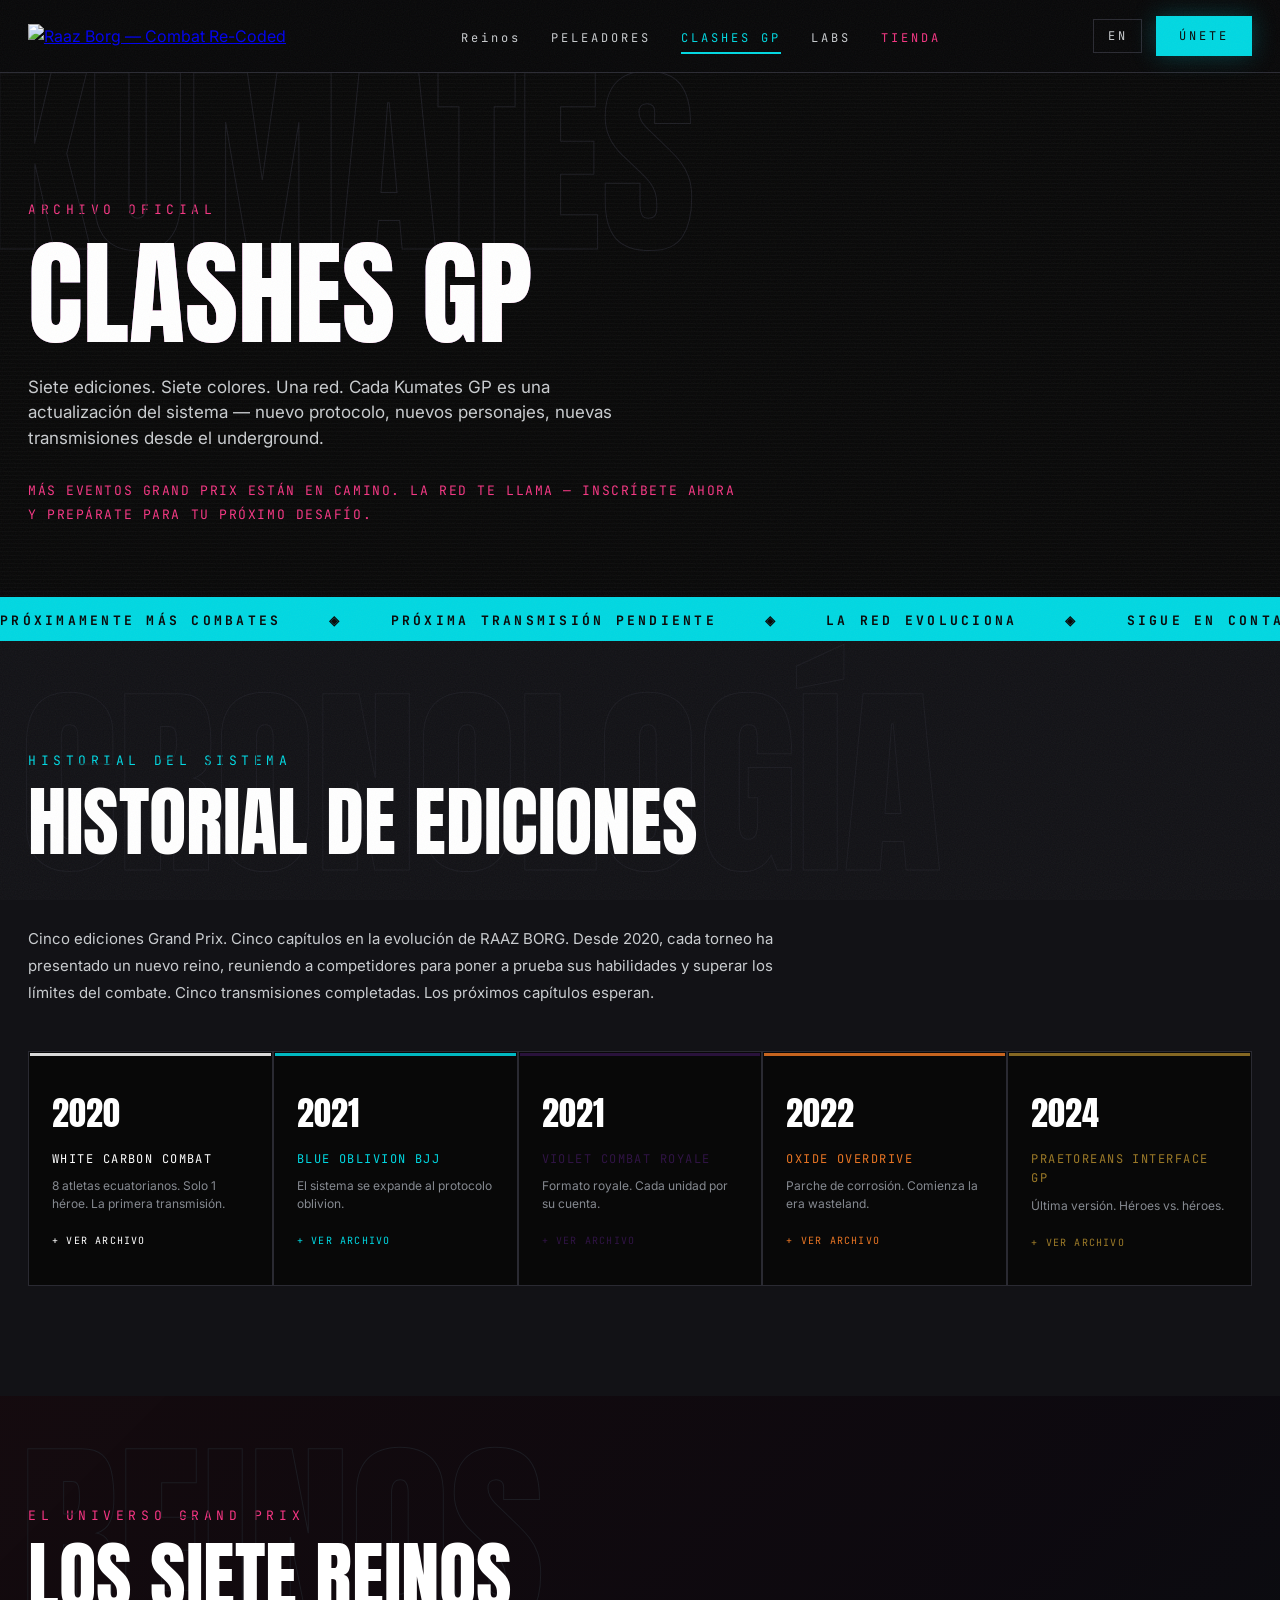
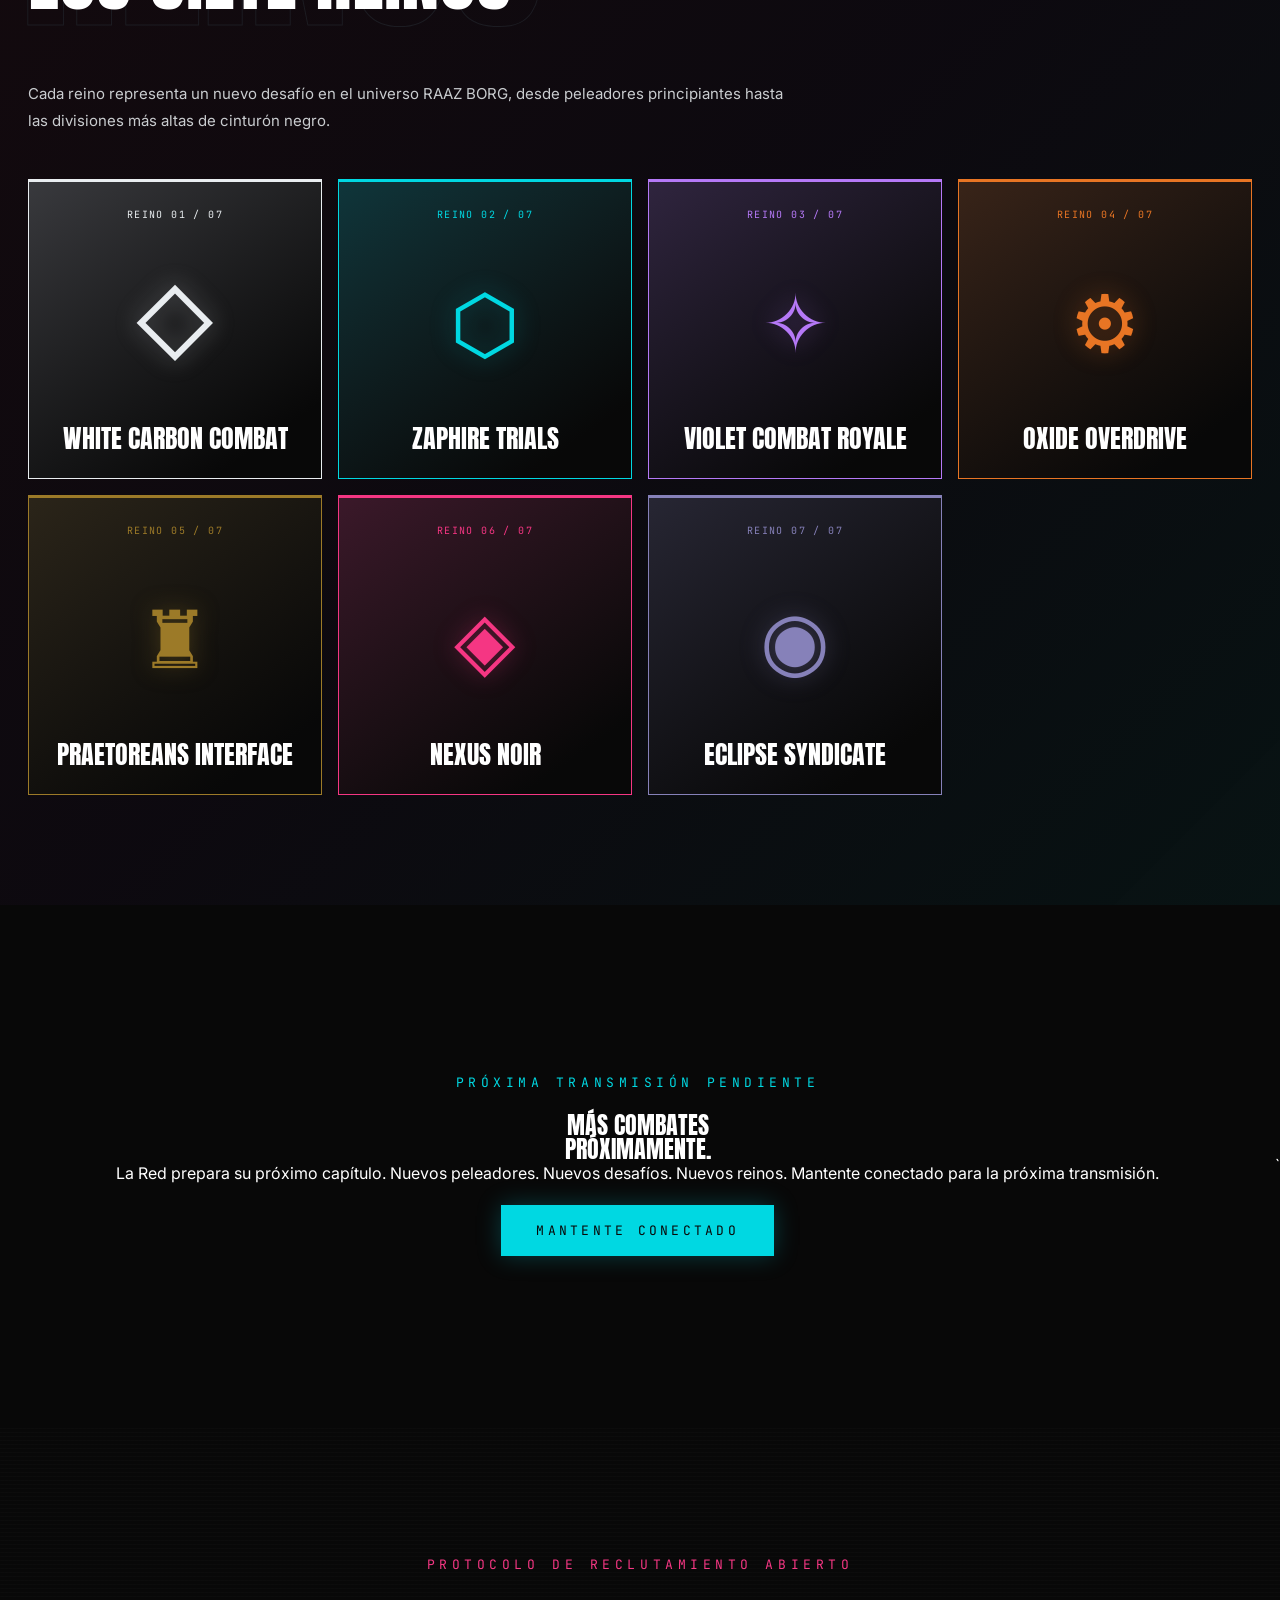
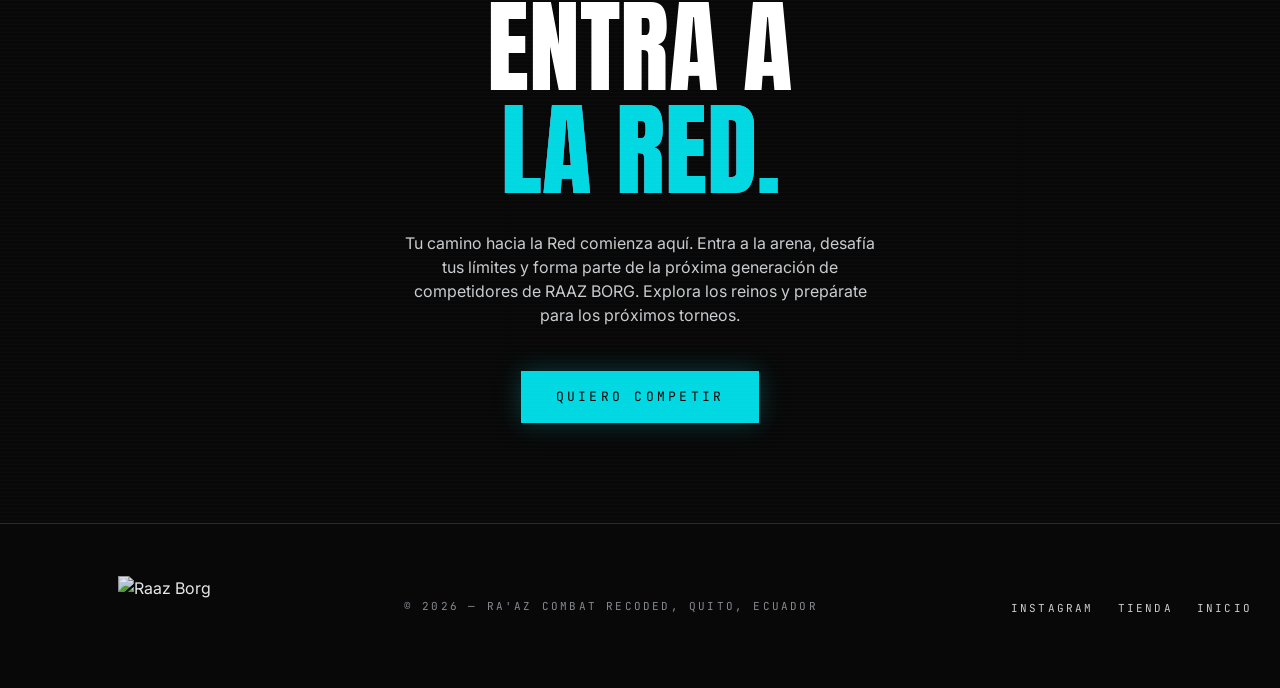
==== clashes.html @ 64da38a8 "Lead the Quito site with seven realms and unify athlete recruitment" ====
<!DOCTYPE html>
<html lang="es">
<head>
<meta charset="UTF-8">
<meta name="viewport" content="width=device-width, initial-scale=1.0">
<title>Clashes GP — RAAZ BORG</title>
<meta name="description" content="Explora la historia del Grand Prix de RA’AZ BORG en Quito." data-en-content="Explore the history of the RA’AZ BORG Grand Prix in Quito.">
<link rel="preconnect" href="https://fonts.googleapis.com">
<link href="https://fonts.googleapis.com/css2?family=Anton&family=Inter:wght@400;500;600&family=JetBrains+Mono:wght@400;700&display=swap" rel="stylesheet">
<link rel="stylesheet" href="css/style.css">
</head>
<body data-lang="es">

<nav>
  <div class="nav-inner">
    <a class="nav-logo" href="index.html"><img src="assets/No_Background.png" alt="Raaz Borg — Combat Re-Coded"></a>
    <ul class="nav-links" id="main-nav">
      <li><a href="index.html#reinos"><span class="lang-es">Reinos</span><span class="lang-en">Realms</span></a></li>
      <li><a href="fighters.html"><span class="lang-en">FIGHTERS</span><span class="lang-es">PELEADORES</span></a></li>
      <li><a href="clashes.html" class="active">CLASHES GP</a></li>
      <li><a href="labs.html">LABS</a></li>
      <li><a href="shop.html" class="shop-link"><span class="lang-es">TIENDA</span><span class="lang-en">SHOP</span></a></li>
    </ul>
    <div class="nav-right">
      <button class="lang-toggle" id="langToggle" aria-label="Cambiar a inglés">EN</button>
      <a class="btn btn-acid nav-cta" href="competir.html"><span class="lang-es">Únete</span><span class="lang-en">Join</span></a>
      <button class="burger" id="burger" aria-expanded="false" aria-controls="main-nav" aria-label="Menú" data-en-label="Menu"><span class="lang-es">MENÚ</span><span class="lang-en">MENU</span></button>
    </div>
  </div>
</nav>

<header class="page-hero">
  <div class="scanlines"></div>
  <div class="wrap">
    <div class="ghost">KUMATES</div>
    <span class="kicker" data-en="OFFICIAL PRO-LOG">ARCHIVO OFICIAL</span>
    <h1 class="glitch flicker" data-text="CLASHES GP">CLASHES GP</h1>
    <p class="lead">
        <span class="lang-en">Seven editions. Seven colors. One grid. Each Kumates GP is a system update — a new protocol, new
          personas, new transmissions from the underground.</span>
        <span class="lang-es">Siete ediciones. Siete colores. Una red. Cada Kumates GP es una actualización del sistema —
          nuevo protocolo, nuevos personajes, nuevas transmisiones desde el underground.</span>
      </p>

    <p class="clashes-announcement">
      <span class="lang-en">MORE GRAND PRIX EVENTS ARE ON THE WAY. THE GRID IS CALLING — ENLIST NOW AND PREPARE FOR YOUR
        NEXT CHALLENGE.</span>
      <span class="lang-es">MÁS EVENTOS GRAND PRIX ESTÁN EN CAMINO. LA RED TE LLAMA — INSCRÍBETE AHORA Y PREPÁRATE PARA TU
        PRÓXIMO DESAFÍO.</span>
    </p>
  </div>
</header>

<!-- ==== Ticker ==== -->
<div class="ticker" aria-hidden="true">
  <div class="ticker-track">
    <span data-en="MORE FIGHTS COMING SOON">PRÓXIMAMENTE MÁS COMBATES</span>
    <span>◈</span>
    <span data-en="NEW TRANSMISSION PENDING">PRÓXIMA TRANSMISIÓN PENDIENTE</span>
    <span>◈</span>
    <span data-en="THE GRID IS EVOLVING">LA RED EVOLUCIONA</span>
    <span>◈</span>
    <span data-en="STAY CONNECTED">SIGUE EN CONTACTO</span>
    <span>◈</span>
  </div>
</div>

<!-- ==== Timeline ==== -->
<section class="dark">
  <div class="wrap">
    <div class="sec-head reveal">
      <div class="ghost" data-en="TIMELINE">CRONOLOGÍA</div>
      <span class="kicker cy"><span class="lang-en">SYSTEM CHANGELOG</span><span class="lang-es">HISTORIAL DEL
          SISTEMA</span></span>
      <h2>
        <span class="lang-en">Edition History</span>
        <span class="lang-es">Historial de Ediciones</span>
      </h2>
    </div>
    <p class="timeline-intro reveal">
      <span class="lang-en">
        Five Grand Prix editions. Five chapters in the evolution of RAAZ BORG.
        Since 2020, each tournament has introduced a new realm, bringing together
        competitors to test their skills and push the boundaries of combat.
        Five transmissions completed. The next chapters await.
      </span>
      <span class="lang-es">
        Cinco ediciones Grand Prix. Cinco capítulos en la evolución de RAAZ BORG.
        Desde 2020, cada torneo ha presentado un nuevo reino, reuniendo a
        competidores para poner a prueba sus habilidades y superar los límites
        del combate. Cinco transmisiones completadas. Los próximos capítulos esperan.
      </span>
    </p>
    
    <!-- ============ INTERACTIVE GP TIMELINE ============ -->
    <div class="timeline reveal">
    
      <!-- WHITE CARBON COMBAT -->
      <div class="t-item" style="--tc:var(--text)" data-gp="0" id="gp-white-carbon" role="button" tabindex="0" aria-haspopup="dialog"
        aria-label="Ver archivo de White Carbon Combat" data-en-label="View White Carbon Combat archive">
    
        <div class="year">2020</div>
        <div class="ev">White Carbon Combat</div>
    
        <div class="st">
          <span class="lang-en">8 Ecuadorian athletes. Only 1 hero. The first transmission.</span>
          <span class="lang-es">8 atletas ecuatorianos. Solo 1 héroe. La primera transmisión.</span>
        </div>
    
        <span class="timeline-view">
          <span class="lang-en">+ VIEW ARCHIVE</span>
          <span class="lang-es">+ VER ARCHIVO</span>
        </span>
      </div>
    
      <!-- BLUE OBLIVION -->
      <div class="t-item" style="--tc:var(--cyan)" data-gp="1" id="gp-blue-oblivion" role="button" tabindex="0" aria-haspopup="dialog"
        aria-label="Ver archivo de Blue Oblivion" data-en-label="View Blue Oblivion archive">
    
        <div class="year">2021</div>
        <div class="ev">Blue Oblivion BJJ</div>
    
        <div class="st">
          <span class="lang-en">The system expands into the oblivion protocol.</span>
          <span class="lang-es">El sistema se expande al protocolo oblivion.</span>
        </div>
    
        <span class="timeline-view">
          <span class="lang-en">+ VIEW ARCHIVE</span>
          <span class="lang-es">+ VER ARCHIVO</span>
        </span>
      </div>
    
      <!-- VIOLET COMBAT ROYALE -->
      <div class="t-item" style="--tc:var(--violet)" data-gp="2" id="gp-violet-royale" role="button" tabindex="0" aria-haspopup="dialog"
        aria-label="Ver archivo de Violet Combat Royale" data-en-label="View Violet Combat Royale archive">
    
        <div class="year">2021</div>
        <div class="ev">Violet Combat Royale</div>
    
        <div class="st">
          <span class="lang-en">Royale format. Every unit for itself.</span>
          <span class="lang-es">Formato royale. Cada unidad por su cuenta.</span>
        </div>
    
        <span class="timeline-view">
          <span class="lang-en">+ VIEW ARCHIVE</span>
          <span class="lang-es">+ VER ARCHIVO</span>
        </span>
      </div>
    
      <!-- OXIDE OVERDRIVE -->
      <div class="t-item" style="--tc:var(--orange)" data-gp="3" id="gp-oxide-overdrive" role="button" tabindex="0" aria-haspopup="dialog"
        aria-label="Ver archivo de Oxide Overdrive" data-en-label="View Oxide Overdrive archive">
    
        <div class="year">2022</div>
        <div class="ev">Oxide Overdrive</div>
    
        <div class="st">
          <span class="lang-en">Corrosion patch. The wasteland era begins.</span>
          <span class="lang-es">Parche de corrosión. Comienza la era wasteland.</span>
        </div>
    
        <span class="timeline-view">
          <span class="lang-en">+ VIEW ARCHIVE</span>
          <span class="lang-es">+ VER ARCHIVO</span>
        </span>
      </div>
    
      <!-- PRAETOREANS INTERFACE -->
      <div class="t-item" style="--tc:var(--acid)" data-gp="4" id="gp-praetoreans" role="button" tabindex="0" aria-haspopup="dialog"
        aria-label="Ver archivo de Praetoreans Interface" data-en-label="View Praetoreans Interface archive">
    
        <div class="year">2024</div>
        <div class="ev">Praetoreans Interface GP</div>
    
        <div class="st">
          <span class="lang-en">Latest Version. Heroes vs heroes.</span>
          <span class="lang-es">Última versión. Héroes vs. héroes.</span>
        </div>
    
        <span class="timeline-view">
          <span class="lang-en">+ VIEW ARCHIVE</span>
          <span class="lang-es">+ VER ARCHIVO</span>
        </span>
      </div>
    
    </div>

  </div>
</section>

<!-- ============ GRAND PRIX ARCHIVE ============ -->
<div class="gp-archive-overlay" id="gpArchiveOverlay" hidden>

  <div class="gp-archive-panel" role="dialog" aria-modal="true" aria-labelledby="gpArchiveTitle" tabindex="-1">

    <button class="gp-archive-close" id="gpArchiveClose" type="button" aria-label="Cerrar archivo" data-en-label="Close archive">
      &times;
    </button>

    <div class="gp-archive-meta">
      <span id="gpArchiveYear"></span>
      <span data-en="// GP ARCHIVE">// ARCHIVO GP</span>
    </div>

    <h2 id="gpArchiveTitle"></h2>

    <!-- CHAMPION -->
    <div class="gp-archive-champion">

      <span class="lang-en">EDITION CHAMPION</span>
      <span class="lang-es">CAMPEÓN DE LA EDICIÓN</span>

      <strong id="gpArchiveChampion"></strong>

      <a id="gpArchiveFighterLink" href="fighters.html" hidden>
        <span class="lang-en">VIEW FIGHTER CARD</span>
        <span class="lang-es">VER FICHA DEL PELEADOR</span>
      </a>

    </div>

    <!-- EVENT PHOTOGRAPH -->
    <div class="gp-archive-image-wrap">

      <img id="gpArchiveImage" alt="" hidden>

      <p id="gpArchiveImageFallback">
        <span class="lang-en">Event photograph coming soon.</span>
        <span class="lang-es">Fotografía del evento próximamente.</span>
      </p>

    </div>

    <!-- TOURNAMENT RECAP -->
    <div class="gp-archive-summary">

      <h3>
        <span class="lang-en">THE CLASH REPORT</span>
        <span class="lang-es">RESEÑA DEL COMBATE</span>
      </h3>

      <p id="gpArchiveSummary"></p>

    </div>

    <!-- ARCHIVE NAVIGATION -->
    <div class="gp-archive-nav">

      <button id="gpArchivePrev" type="button" aria-label="Edición anterior" data-en-label="Previous edition">&#10094;</button>

      <span id="gpArchiveCount"></span>

      <button id="gpArchiveNext" type="button" aria-label="Siguiente edición" data-en-label="Next edition">&#10095;</button>

    </div>

  </div>
</div>


<!-- ============ THE SEVEN REALMS ============ -->
<section class="clashes-realms">
  <div class="wrap">

    <div class="sec-head reveal">
      <div class="ghost" data-en="REALMS">REINOS</div>

      <span class="kicker mag">
        <span class="lang-en">THE GRAND PRIX UNIVERSE</span>
        <span class="lang-es">EL UNIVERSO GRAND PRIX</span>
      </span>

      <h2>
        <span class="lang-en">THE SEVEN REALMS</span>
        <span class="lang-es">LOS SIETE REINOS</span>
      </h2>
    </div>

    <p class="clashes-realms-intro reveal">
      <span class="lang-en">
        Each realm represents a new challenge in the RAAZ BORG
        universe, from novice fighters to the highest black belt divisions.
      </span>
      <span class="lang-es">
        Cada reino representa un nuevo desafío en el universo RAAZ BORG,
        desde peleadores principiantes hasta las divisiones más altas
        de cinturón negro.
      </span>
    </p>

    <div class="clashes-realms-grid">
    
        <!-- ============ 01 WHITE CARBON COMBAT ============ -->
        <article class="clashes-realm-card" id="realm-white-carbon" style="--realm-color:#E9EDF0" tabindex="0" role="button"
          aria-label="Voltear tarjeta de White Carbon Combat" data-en-label="Flip White Carbon Combat card" aria-pressed="false">
          <div class="realm-flip-inner">
            <div class="realm-flip-face realm-flip-front">
              <span class="realm-index" data-en="REALM 01 / 07">REINO 01 / 07</span>
              <div class="realm-icon">◇</div>
              <h3>WHITE CARBON COMBAT</h3>
            </div>
            <div class="realm-flip-face realm-flip-back">
              <span class="realm-index"><span class="lang-en">FIGHTER CLASSIFICATION</span><span class="lang-es">CLASIFICACIÓN
                  DEL PELEADOR</span></span>
              <h3><span class="lang-en">WHITE BELT</span><span class="lang-es">CINTURÓN BLANCO</span></h3>
              <p class="realm-level"><span class="lang-en">NOVICE / BEGINNER</span><span class="lang-es">NOVATO /
                  PRINCIPIANTE</span></p>
              <p class="realm-lore"><span class="lang-en">Every legend begins as an unknown. In the White Carbon sector,
                  untested fighters enter the Grid with nothing but instinct and ambition. Here, the first victories forge the
                  heroes of tomorrow.</span><span class="lang-es">Toda leyenda comienza como un desconocido. En el sector
                  White Carbon, los peleadores sin experiencia ingresan a la Red con instinto y ambición. Aquí, las primeras
                  victorias forjan a los héroes del mañana.</span></p>
            </div>
          </div>
        </article>
      
        <!-- ============ 02 BLUE OBLIVION ============ -->
        <article class="clashes-realm-card" id="realm-zaphire" style="--realm-color:#00D8E2" tabindex="0" role="button"
          aria-label="Voltear tarjeta de Blue Oblivion" data-en-label="Flip Blue Oblivion card" aria-pressed="false">
          <div class="realm-flip-inner">
            <div class="realm-flip-face realm-flip-front">
              <span class="realm-index" data-en="REALM 02 / 07">REINO 02 / 07</span>
              <div class="realm-icon">⬡</div>
              <h3>Zaphire Trials</h3>
              </div>
            <div class="realm-flip-face realm-flip-back">
              <span class="realm-index"><span class="lang-en">FIGHTER CLASSIFICATION</span><span class="lang-es">CLASIFICACIÓN
                  DEL PELEADOR</span></span>
              <h3><span class="lang-en">BLUE BELT</span><span class="lang-es">CINTURÓN AZUL</span></h3>
              <p class="realm-level"><span class="lang-en">INTERMEDIATE</span><span class="lang-es">INTERMEDIO</span></p>
              <p class="realm-lore"><span class="lang-en">Formerly known as Blue Oblivion, beyond the first threshold lies the Zaphire Trials. Fighters who
                  have survived initiation must sharpen their technique and master the chaos. The Grid no longer rewards
                  potential alone.</span><span class="lang-es">Formalmente conocido como Blue Oblivion, más allá del primer umbral se encuentra los Pruebas Zaphire.
                  Los peleadores que superaron la iniciación deben perfeccionar su técnica y dominar el caos. La Red ya no
                  recompensa solo el potencial.</span></p>
            </div>
          </div>
        </article>
      
        <!-- ============ 03 VIOLET COMBAT ROYALE ============ -->
        <article class="clashes-realm-card" id="realm-violet" style="--realm-color:#B579F7" tabindex="0" role="button"
          aria-label="Voltear tarjeta de Violet Combat Royale" data-en-label="Flip Violet Combat Royale card" aria-pressed="false">
          <div class="realm-flip-inner">
            <div class="realm-flip-face realm-flip-front">
              <span class="realm-index" data-en="REALM 03 / 07">REINO 03 / 07</span>
              <div class="realm-icon">✧</div>
              <h3>VIOLET COMBAT ROYALE</h3>
              </div>
            <div class="realm-flip-face realm-flip-back">
              <span class="realm-index"><span class="lang-en">FIGHTER CLASSIFICATION</span><span class="lang-es">CLASIFICACIÓN
                  DEL PELEADOR</span></span>
              <h3><span class="lang-en">PURPLE BELT</span><span class="lang-es">CINTURÓN MORADO</span></h3>
              <p class="realm-level"><span class="lang-en">ADVANCED</span><span class="lang-es">AVANZADO</span></p>
              <p class="realm-lore"><span class="lang-en">The Violet sector belongs to tacticians. Every movement is
                  calculated, every weakness exploited. Those who enter have learned that strength alone cannot guarantee
                  survival.</span><span class="lang-es">El sector Violeta pertenece a los estrategas. Cada movimiento es
                  calculado y cada debilidad aprovechada. Quienes ingresan saben que la fuerza por sí sola no garantiza la
                  supervivencia.</span></p>
            </div>
          </div>
        </article>
      
        <!-- ============ 04 OXIDE OVERDRIVE ============ -->
        <article class="clashes-realm-card" id="realm-oxide" style="--realm-color:var(--orange)" tabindex="0" role="button"
          aria-label="Voltear tarjeta de Oxide Overdrive" data-en-label="Flip Oxide Overdrive card" aria-pressed="false">
          <div class="realm-flip-inner">
            <div class="realm-flip-face realm-flip-front">
              <span class="realm-index" data-en="REALM 04 / 07">REINO 04 / 07</span>
              <div class="realm-icon">⚙</div>
              <h3>OXIDE OVERDRIVE</h3>
            </div>
            <div class="realm-flip-face realm-flip-back">
              <span class="realm-index"><span class="lang-en">FIGHTER CLASSIFICATION</span><span class="lang-es">CLASIFICACIÓN
                  DEL PELEADOR</span></span>
              <h3><span class="lang-en">BROWN BELT</span><span class="lang-es">CINTURÓN CAFÉ</span></h3>
              <p class="realm-level"><span class="lang-en">EXPERT</span><span class="lang-es">EXPERTO</span></p>
              <p class="realm-lore"><span class="lang-en">In the rusted depths of Oxide, only the battle-hardened endure.
                  Every clash tests the limits of discipline, precision, and willpower. Here, seasoned warriors are pushed to
                  their breaking point, where the path to the black belt elite is forged through combat.</span><span
                  class="lang-es">En las profundidades oxidadas de Oxide, solo resisten los guerreros curtidos en batalla.
                  Cada enfrentamiento pone a prueba los límites de la disciplina, la precisión y la voluntad. Aquí, los
                  combatientes experimentados son llevados al límite, donde el camino hacia la élite del cinturón negro se
                  forja en combate.</span></p>
            </div>
          </div>
        </article>
      
        <!-- ============ 05 PRAETOREANS INTERFACE ============ -->
        <article class="clashes-realm-card" id="realm-praetoreans" style="--realm-color:var(--acid)" tabindex="0" role="button"
          aria-label="Voltear tarjeta de Praetoreans Interface" data-en-label="Flip Praetoreans Interface card" aria-pressed="false">
          <div class="realm-flip-inner">
            <div class="realm-flip-face realm-flip-front">
              <span class="realm-index" data-en="REALM 05 / 07">REINO 05 / 07</span>
              <div class="realm-icon">♜</div>
              <h3>PRAETOREANS INTERFACE</h3>
              </div>
            <div class="realm-flip-face realm-flip-back">
              <span class="realm-index"><span class="lang-en">FIGHTER CLASSIFICATION</span><span class="lang-es">CLASIFICACIÓN
                  DEL PELEADOR</span></span>
              <h3><span class="lang-en">BLACK BELT — 1ST DEGREE</span><span class="lang-es">CINTURÓN NEGRO — 1.er GRADO</span>
              </h3>
              <p class="realm-level"><span class="lang-en">ELITE</span><span class="lang-es">ÉLITE</span></p>
              <p class="realm-lore"><span class="lang-en">The Praetoreans guard the inner Grid. These black belts have crossed
                  the threshold from challenger to elite warrior. Their battles defend the honor of the system
                  itself.</span><span class="lang-es">Los Praetoreanos custodian el núcleo de la Red. Estos cinturones negros
                  han cruzado el umbral de aspirantes a guerreros de élite. Sus combates defienden el honor del propio
                  sistema.</span></p>
            </div>
          </div>
        </article>
      
        <!-- ============ 06 NEXUS NOIR ============ -->
        <article class="clashes-realm-card" id="realm-nexus" style="--realm-color:var(--magenta)" tabindex="0" role="button"
          aria-label="Voltear tarjeta de Nexus Noir" data-en-label="Flip Nexus Noir card" aria-pressed="false">
          <div class="realm-flip-inner">
            <div class="realm-flip-face realm-flip-front">
              <span class="realm-index" data-en="REALM 06 / 07">REINO 06 / 07</span>
              <div class="realm-icon">◈</div>
              <h3>NEXUS NOIR</h3>
            </div>
            <div class="realm-flip-face realm-flip-back">
              <span class="realm-index"><span class="lang-en">FIGHTER CLASSIFICATION</span><span class="lang-es">CLASIFICACIÓN
                  DEL PELEADOR</span></span>
              <h3><span class="lang-en">BLACK BELT — 2ND DEGREE</span><span class="lang-es">CINTURÓN NEGRO — 2.º GRADO</span>
              </h3>
              <p class="realm-level"><span class="lang-en">MASTER</span><span class="lang-es">MAESTRO</span></p>
              <p class="realm-lore"><span class="lang-en">Deep within the Noir network, masters operate beyond conventional
                  limits. Experience becomes their weapon, precision their language. Every encounter is a battle of
                  minds.</span><span class="lang-es">En lo profundo de la red Noir, los maestros operan más allá de los
                  límites convencionales. La experiencia es su arma y la precisión su lenguaje. Cada encuentro es una batalla
                  de mentes.</span></p>
            </div>
          </div>
        </article>
      
        <!-- ============ 07 ECLIPSE SYNDICATE ============ -->
        <article class="clashes-realm-card" id="realm-eclipse" style="--realm-color:#8681B9" tabindex="0" role="button"
          aria-label="Voltear tarjeta de Eclipse Syndicate" data-en-label="Flip Eclipse Syndicate card" aria-pressed="false">
          <div class="realm-flip-inner">
            <div class="realm-flip-face realm-flip-front">
              <span class="realm-index" data-en="REALM 07 / 07">REINO 07 / 07</span>
              <div class="realm-icon">◉</div>
              <h3>ECLIPSE SYNDICATE</h3>
            </div>
            <div class="realm-flip-face realm-flip-back">
              <span class="realm-index"><span class="lang-en">FIGHTER CLASSIFICATION</span><span class="lang-es">CLASIFICACIÓN
                  DEL PELEADOR</span></span>
              <h3><span class="lang-en">BLACK BELT — 3RD DEGREE</span><span class="lang-es">CINTURÓN NEGRO — 3.er GRADO</span>
              </h3>
              <p class="realm-level"><span class="lang-en">GRANDMASTER</span><span class="lang-es">GRAN MAESTRO</span></p>
              <p class="realm-lore"><span class="lang-en">At the highest reaches of the Grid stands the Eclipse Syndicate. Its
                  warriors have transcended ordinary combat, commanding years of discipline and mastery. Here, legends
                  confront legends.</span><span class="lang-es">En las alturas de la Red se alza Eclipse Syndicate. Sus
                  guerreros han trascendido el combate ordinario, dominando años de disciplina y maestría. Aquí, las leyendas
                  se enfrentan a leyendas.</span></p>
          </div>
        </div>
      </article>
    
    </div>

  </div>
</section>


<!-- ===== Stay Connected ==== -->
<section class="upcoming-clashes">
  <div class="wrap">
    <div class="upcoming-content reveal">

      <p class="kicker" style="color:var(--cyan);margin-bottom:20px">
        <span class="lang-en">NEXT TRANSMISSION PENDING</span>
        <span class="lang-es">PRÓXIMA TRANSMISIÓN PENDIENTE</span>
      </p>

      <h2>
        <span class="lang-en">MORE FIGHTS<br>COMING SOON.</span>
        <span class="lang-es">MÁS COMBATES<br>PRÓXIMAMENTE.</span>
      </h2>

      <p class="upcoming-description">
        <span class="lang-en">
          The Grid is preparing its next chapter.
          New fighters. New challenges. New realms.
          Stay connected for the next transmission.
        </span>
        <span class="lang-es">
          La Red prepara su próximo capítulo.
          Nuevos peleadores. Nuevos desafíos. Nuevos reinos.
          Mantente conectado para la próxima transmisión.
        </span>
      </p>

      <a class="btn btn-acid" href="https://www.instagram.com/raazborg/" target="_blank" rel="noopener">
        <span class="lang-en">STAY CONNECTED</span>
        <span class="lang-es">MANTENTE CONECTADO</span>
      </a>

    </div>
  </div>  `
</section>


<!-- ==== Featured Clash ==== -->
<!-- <section>
  <div class="wrap">
    <div class="sec-head reveal">
      <div class="ghost">VS</div>
      <span class="kicker mag">NEXT TRANSMISSION</span>
      <h2><span class="lang-en">Featured Clash</span><span class="lang-es">Combate Estelar</span></h2>
    </div>
    <div class="split reveal">
      <div class="img-frame">
        <img src="assets/fighter-super-choque.jpg" alt="Super Choque poster">
        <span class="frame-tag">SUPER CHOQUE — UNIT_01</span>
      </div>
      <div class="img-frame reveal-d1">
        <img src="assets/fighter-vice-protocol.jpg" alt="Vice Protocol poster">
        <span class="frame-tag">VICE PROTOCOL — UNIT_02</span>
      </div>
    </div>
    <div style="text-align:center;margin-top:52px" class="reveal">
      <p class="kicker" style="color:var(--acid);margin-bottom:10px">THE BÖRG LAB — 21:00 — QUITO</p>
      <p style="font-family:var(--mono);font-size:13px;color:var(--text-3);letter-spacing:.2em"><span class="lang-en">ONLY ONE LEAVES THE LAB.</span><span class="lang-es">SOLO UNO SALE DEL LAB.</span></p>
    </div>
  </div>
</section> -->

<!-- ==== Enlist ==== -->
<section class="cta-final" id="enlist">
  <div class="scanlines"></div>
  <div class="wrap">
    <p class="kicker flicker"><span class="lang-en">RECRUITMENT PROTOCOL OPEN</span><span class="lang-es">PROTOCOLO DE RECLUTAMIENTO ABIERTO</span></p>
    <h2><span class="lang-en">ENTER<br><span class="accent glitch" data-text="THE GRID.">YOUR REALM.</span></span><span class="lang-es">ENTRA A<br><span class="accent glitch" data-text="LA RED.">LA RED.</span></span></h2>
    <p>
      <span class="lang-en">Your journey into the Grid starts here. Step into the arena, challenge your limits, and become
        part of the next generation of RAAZ BORG competitors. Explore the realms and prepare for upcoming tournaments.</span>
      <span class="lang-es">Tu camino hacia la Red comienza aquí. Entra a la arena, desafía tus límites y forma parte de la
        próxima generación de competidores de RAAZ BORG. Explora los reinos y prepárate para los próximos torneos.</span>
  </p>
    <a class="btn btn-acid" href="competir.html"><span class="lang-es">Quiero competir</span><span class="lang-en">I want to compete</span>
    </a>
  </div>
</section>

<footer>
  <div class="wrap foot">
    <img src="assets/Isotipo.png" alt="Raaz Borg">
    <span class="fm">© 2026 — RA'AZ COMBAT RECODED, QUITO, ECUADOR</span>
    <ul class="foot-links">
      <li><a href="https://www.instagram.com/raazborg/" target="_blank" rel="noopener">INSTAGRAM</a></li>
      <li><a href="shop.html"><span class="lang-es">TIENDA</span><span class="lang-en">SHOP</span></a></li>
      <li><a href="index.html"><span class="lang-es">INICIO</span><span class="lang-en">HOME</span></a></li>
    </ul>
  </div>
</footer>

<script src="js/main.js"></script>
</body>
</html>
---- css/style.css ----
/* ============ RAAZ BORG — COMBAT RE-CODED ============ */
:root { /* Primary backgrounds */
  --void: #080808; --carbon: #121216; --graphite: #1C1C22; --smoke: #2A2A32; /* Official brand colors */
  --white: #FFFFFF; --grey: #C9CCCF; --black: #080808; /* Brand accent colors */
  --magenta: #F53683; --violet: #301445; --cyan: #00D8E2; /* Legacy variables mapped to new palette */
  --acid: #9C7A28; --red: #F53683; --orange: #E87524; ; /* Official brand gradient */
  --brand-gradient: linear-gradient(135deg,
      #F53683 0%,
      #301445 55%,
      #00D8E2 100%); /* Typography colors */
  --text: #FFFFFF; --text-2: #C9CCCF; --text-3: #858990; /* Fonts */
  --display: 'Anton', sans-serif; --body: 'Inter', sans-serif; --mono: 'JetBrains Mono', monospace; }
* { margin:0; padding:0; box-sizing:border-box }
html { scroll-behavior:smooth }
body { background:var(--void); color:var(--text); font-family:var(--body); line-height:1.5; overflow-x:hidden }
::selection { background:var(--cyan); color:var(--void) }
::-webkit-scrollbar { width:10px; background:var(--void) }
::-webkit-scrollbar-thumb { background:var(--smoke) }
::-webkit-scrollbar-thumb:hover { background:var(--cyan) }
img { display:block; max-width:100% }
/* noise + scanlines overlay */
body::after { content:""; position:fixed; inset:0; z-index:999; pointer-events:none; opacity:.05; background-image:url("data:image/svg+xml,%3Csvg xmlns='http://www.w3.org/2000/svg' width='120' height='120'%3E%3Cfilter id='n'%3E%3CfeTurbulence type='fractalNoise' baseFrequency='0.85' numOctaves='2'/%3E%3C/filter%3E%3Crect width='120' height='120' filter='url(%23n)'/%3E%3C/svg%3E"); }
.scanlines { position:absolute; inset:0; background:repeating-linear-gradient(to bottom,transparent 0 3px,rgba(255,255,255,.014) 3px 4px); pointer-events:none; z-index:1 }
.wrap { max-width:1320px; margin:0 auto; padding:0 28px }
section { padding:110px 0; position:relative }
h1,h2,h3 { font-family:var(--display); text-transform:uppercase; font-weight:400; line-height:1 }
.kicker { font-family:var(--mono); font-size:13px; letter-spacing:.35em; text-transform:uppercase }
.lang-es { display:none }
body[data-lang="es"] .lang-en { display:none }
body[data-lang="es"] .lang-es { display:inline }

/* ============ NAV ============ */
nav { position:fixed; top:0; left:0; right:0; z-index:100; background:rgba(8,8,10,.88); backdrop-filter:blur(14px); border-bottom:1px solid var(--smoke) }
.nav-inner { max-width:1320px; margin:0 auto; padding:16px 28px; display:flex; align-items:center; justify-content:space-between; gap:24px }
.nav-logo img { width: 280px; max-width: 100%; height: auto; object-fit: contain; }
.nav-links { display:flex; gap:30px; list-style:none }
.nav-links a { font-family:var(--mono); font-size:12px; letter-spacing:.25em; color:var(--text-2); text-decoration:none; transition:color .2s; position:relative; padding:6px 0 }
.nav-links a:hover { color:var(--cyan) }
.nav-links a.active { color:var(--cyan) }
.nav-links a.active::after { content:""; position:absolute; left:0; right:0; bottom:-2px; height:2px; background:var(--cyan) }
.nav-links a.shop-link { color:var(--magenta) }
.nav-links a.shop-link:hover { color:var(--text) }
.nav-right { display:flex; align-items:center; gap:14px }
.lang-toggle { font-family:var(--mono); font-size:12px; letter-spacing:.2em; background:none; border:1px solid var(--smoke); color:var(--text-2); padding:8px 14px; cursor:pointer; transition:.2s }
.lang-toggle:hover { border-color:var(--cyan); color:var(--cyan) }
.burger { display:none; background:none; border:1px solid var(--smoke); color:var(--text); font-family:var(--mono); font-size:12px; letter-spacing:.15em; padding:8px 12px; cursor:pointer }
.btn { display:inline-block; font-family:var(--mono); font-size:13px; letter-spacing:.25em; text-transform:uppercase; text-decoration:none; padding:15px 34px; transition:.2s; cursor:pointer; border:1px solid transparent }
.btn-acid { background:var(--cyan); color:var(--void); border-color:var(--cyan); box-shadow:0 0 24px rgba(0,216,226,.25) }
.btn-acid:hover { background:transparent; color:var(--cyan) }
.btn-ghost { background:transparent; color:var(--text); border-color:var(--smoke) }
.btn-ghost:hover { border-color:var(--magenta); color:var(--magenta) }
.btn-mag { background:var(--magenta); color:var(--void); border-color:var(--magenta) }
.btn-mag:hover { background:transparent; color:var(--magenta) }
.nav-cta { padding:10px 22px; font-size:12px }

/* ============ TICKER ============ */
.ticker { background:var(--cyan); color:var(--void); overflow:hidden; white-space:nowrap; padding:10px 0; border-top:1px solid var(--void) }
.ticker-track { display:inline-flex; gap:48px; animation:ticker 28s linear infinite; font-family:var(--mono); font-size:13px; letter-spacing:.25em; text-transform:uppercase; font-weight:700 }
.ticker-track span { display:inline-flex; gap:48px }
.ticker.mag { background:var(--magenta) }
@keyframes ticker {
 from { transform:translateX(0) }
to { transform:translateX(-50%) }
 }
 
/* ============ HERO ============ */
.hero { min-height:100vh; display:flex; flex-direction:column; justify-content:flex-end; position:relative; overflow:hidden; padding:0 }
.hero-bg { position:absolute; inset:0 }
.hero-bg img { width:100%; height:100%; object-fit:cover; object-position:center 20%; filter:saturate(1.15) contrast(1.08) }
.hero-bg::after { content:""; position:absolute; inset:0; background:linear-gradient(to top,var(--void) 8%,rgba(8,8,10,.45) 45%,rgba(8,8,10,.55) 100%) }
.hero-content { position:relative; z-index:2; padding:170px 0 64px }
.hero .kicker { color:var(--magenta); margin-bottom:20px; display:flex; align-items:center; gap:12px }
.hero .kicker::before { content:""; width:34px; height:2px; background:var(--magenta) }
.hero-title { font-family:var(--display); font-size:clamp(64px,12.5vw,190px); line-height:.95; text-transform:uppercase; position:relative; letter-spacing:.01em }
.hero-title .row2 { background: var(--brand-gradient); -webkit-background-clip: text; background-clip: text; color: transparent; }
.hero .tagline { font-family:var(--mono); font-size:clamp(14px,1.8vw,20px); letter-spacing:.45em; color:var(--cyan); margin:22px 0 30px; text-transform:uppercase }
.hero .sub { max-width:540px; color:var(--text-2); font-size:16px; margin-bottom:40px }
.hero-ctas { display:flex; gap:16px; flex-wrap:wrap; margin-bottom:56px }
.hero-meta { display:flex; gap:36px; flex-wrap:wrap; font-family:var(--mono); font-size:12px; letter-spacing:.2em; color:var(--text-3) }
.hero-meta b { color:var(--cyan); font-weight:400 }

/* ============ FIGHTER ROSTER ============ */
.fighter-roster { background:var(--void) }
.fighter-roster-intro { max-width:780px; font-size:15px; line-height:1.8; color:var(--text-2); margin:0 0 45px }
.fighter-roster .sec-head { margin-bottom:28px }


/* ============ FIGHTER CARDS ============ */
.f-grid { display:grid; grid-template-columns:repeat(4,1fr); gap:22px }
.f-grid.cols3 { grid-template-columns:repeat(3,1fr) }
.f-card { position:relative; background:var(--carbon); border:1px solid var(--smoke); overflow:hidden; text-decoration:none; color:var(--text) }
.f-card .f-photo { aspect-ratio:3/4; overflow:hidden; position:relative }
.f-card .f-photo img { width:100%; height:100%; object-fit:cover; filter:grayscale(.55) contrast(1.05); transition:filter .35s,transform .45s }
.f-card:hover .f-photo img { filter:grayscale(0) saturate(1.2); transform:scale(1.045) }
.f-card .f-photo::after { content:""; position:absolute; inset:0; background:linear-gradient(to top,rgba(8,8,10,.92) 0%,transparent 45%) }
.f-card .corner { position:absolute; width:22px; height:22px; border:2px solid var(--cyan); z-index:3; opacity:0; transition:opacity .25s }
.f-card .c-tl { top:10px; left:10px; border-right:none; border-bottom:none }
.f-card .c-br { bottom:10px; right:10px; border-left:none; border-top:none }
.f-card:hover .corner { opacity:1 }
.f-card .f-tag { position:absolute; top:14px; left:14px; z-index:2; font-family:var(--mono); font-size:10px; letter-spacing:.22em; color:var(--void); background:var(--cyan); padding:4px 10px }
.f-card .f-info { position:absolute; bottom:0; left:0; right:0; z-index:2; padding:20px }
.f-card h3 { font-size:30px; margin-bottom:4px }
.f-card .arch { font-family:var(--mono); font-size:10px; letter-spacing:.22em; color:var(--text-2); text-transform:uppercase; display:block; margin-bottom:14px }
.stat { margin-bottom:9px }
.stat .s-label { display:flex; justify-content:space-between; font-family:var(--mono); font-size:10px; letter-spacing:.15em; color:var(--text-2); margin-bottom:5px }
.s-bar { height:3px; background:rgba(255,255,255,.14) }
.s-fill { height:100%; width:0; transition:width 1.1s cubic-bezier(.2,.7,.2,1) }
.in .s-fill,.f-card:hover .s-fill { width:var(--w) }




/* ============ FEATURED FIGHTER ============ */
.featured-fighter { background:linear-gradient(120deg,rgba(245,54,131,.05),rgba(48,20,69,.12) 50%,rgba(0,216,226,.05)),var(--void) }
.featured-fighter-card { display:grid; grid-template-columns:45% 55%; background:var(--carbon); border:1px solid var(--smoke); overflow:hidden; transition:border-color .3s,box-shadow .3s }
.featured-fighter-card:hover { border-color:var(--cyan); box-shadow:0 0 30px rgba(0,216,226,.12) }
.featured-fighter-image { position:relative; min-height:500px; overflow:hidden }
.featured-fighter-image img { width:100%; height:100%; object-fit:cover; object-position:center 20%; filter:contrast(1.08); transition:transform .5s }
.featured-fighter-card:hover .featured-fighter-image img { transform:scale(1.03) }
.featured-fighter-image::after { content:""; position:absolute; inset:0; background:linear-gradient(90deg,transparent 65%,var(--carbon) 100%); pointer-events:none }
.featured-fighter-tag { position:absolute; top:20px; left:20px; background:var(--cyan); color:var(--void); font-family:var(--mono); font-size:11px; letter-spacing:.2em; padding:8px 14px; z-index:2 }
.featured-fighter-content { padding:55px; display:flex; flex-direction:column; justify-content:center }
.featured-fighter-label { font-family:var(--mono); font-size:12px; letter-spacing:.2em; color:var(--magenta); margin-bottom:18px }
.featured-fighter-content h3 { font-size:clamp(48px,5vw,78px); line-height:1; margin-bottom:20px }
.featured-fighter-archetype { font-family:var(--mono); font-size:12px; letter-spacing:.12em; color:var(--cyan); margin-bottom:30px }
.featured-fighter-description { font-size:15px; line-height:1.8; color:var(--text-2); max-width:500px; margin-bottom:35px }
.featured-fighter-stats { display:flex; flex-direction:column; gap:18px; max-width:450px }
.featured-stat-label { display:flex; justify-content:space-between; font-family:var(--mono); font-size:12px; letter-spacing:.15em; color:var(--text-2); margin-bottom:8px }
.featured-stat-bar { height:5px; background:var(--smoke); overflow:hidden }
.featured-stat-fill { width:var(--stat-width); height:100%; background:var(--brand-gradient) }
.featured-fighter-footer { font-family:var(--mono); font-size:11px; letter-spacing:.15em; color:var(--magenta); margin-top:35px }
@media(max-width:900px) {
 .featured-fighter-card { grid-template-columns:1fr }
.featured-fighter-image { min-height:420px }
.featured-fighter-image::after { background:linear-gradient(0deg,var(--carbon),transparent 45%) }
.featured-fighter-content { padding:35px }
 }
@media(max-width:600px) {
 .featured-fighter-image { min-height:320px }
.featured-fighter-content { padding:28px 22px }
.featured-fighter-content h3 { font-size:48px }
 }


/* glitch */
.glitch { position:relative; display:inline-block }
.glitch::before,.glitch::after { content:attr(data-text); position:absolute; inset:0; overflow:hidden }
.glitch::before { color:var(--magenta); z-index:-1; animation:glitchA 3.2s infinite steps(1) }
.glitch::after { color:var(--cyan); z-index:-2; animation:glitchB 2.7s infinite steps(1) }
@keyframes glitchA {
 0%,86%,100% { transform:none; opacity:0 }
87% { transform:translate(-6px,2px); opacity:.8; clip-path:inset(10% 0 60% 0) }
89% { transform:translate(4px,-2px); opacity:.8; clip-path:inset(55% 0 15% 0) }
91% { transform:none; opacity:0 }
 }
@keyframes glitchB {
 0%,78%,100% { transform:none; opacity:0 }
79% { transform:translate(6px,-3px); opacity:.7; clip-path:inset(65% 0 5% 0) }
82% { transform:translate(-5px,3px); opacity:.7; clip-path:inset(5% 0 70% 0) }
84% { transform:none; opacity:0 }
 }
.flicker { animation:flicker 4s infinite }
@keyframes flicker {
 0%,95%,100% { opacity:1 }
96% { opacity:.4 }
97% { opacity:1 }
98% { opacity:.6 }
99% { opacity:1 }
 }
/* typed line */
.sysline { font-family:var(--mono); font-size:13px; letter-spacing:.12em; color:var(--cyan); min-height:20px; margin-bottom:18px }
.sysline .cursor { animation:blink 1s steps(1) infinite }
@keyframes blink {
 50% { opacity:0 }
 }

/* ============ CLASHES GP ANNOUNCEMENT ============ */
.clashes-announcement { font-family:var(--mono); font-size:13px; letter-spacing:.12em; line-height:1.8; color:var(--magenta); max-width:720px; margin-top:28px }
.clashes-hero-btn { margin-top:24px; display:inline-block }

/* ============ CLASHES — SEVEN REALMS ============ */
.clashes-realms { background:linear-gradient(135deg,rgba(245,54,131,.05),rgba(48,20,69,.12) 50%,rgba(0,216,226,.05)),var(--void) }
.clashes-realms-intro { max-width:760px; color:var(--text-2); font-size:15px; line-height:1.8; margin-bottom:45px }
.clashes-realms-grid { display:grid; grid-template-columns:repeat(4,minmax(0,1fr)); gap:16px }
.clashes-realm-card { background:var(--carbon); border:1px solid var(--smoke); border-top:3px solid var(--realm-color); padding:30px 22px; min-height:260px; display:flex; flex-direction:column; align-items:center; justify-content:space-between; text-align:center; transition:transform .3s,border-color .3s,box-shadow .3s }
.clashes-realm-card:hover { transform:translateY(-8px); border-color:var(--realm-color); box-shadow:0 0 24px color-mix(in srgb,var(--realm-color) 20%,transparent) }
.clashes-realm-card .realm-index { font-family:var(--mono); font-size:10px; letter-spacing:.2em; color:var(--realm-color) }
.clashes-realm-card .realm-icon { font-size:65px; color:var(--realm-color); text-shadow:0 0 25px color-mix(in srgb,var(--realm-color) 35%,transparent) }
.clashes-realm-card h3 { font-size:24px; line-height:1.15 }
.clashes-realm-card p { font-family:var(--mono); font-size:11px; color:var(--text-2); letter-spacing:.08em }
.clashes-realms-footer { text-align:center; margin-top:50px }
@media(max-width:1020px) {
 .clashes-realms-grid { grid-template-columns:repeat(2,minmax(0,1fr)) }
 }
@media(max-width:600px) {
 .clashes-realms-grid { grid-template-columns:1fr }
.clashes-realm-card { min-height:230px }
 }


/* ============ SECTION HEADS w/ giant ghost text ============ */
.sec-head { position:relative; margin-bottom:64px }
.ghost { position:absolute; top:-70px; left:-8px; font-family:var(--display); font-size:clamp(90px,16vw,240px); color:transparent; -webkit-text-stroke:1px var(--graphite); text-transform:uppercase; line-height:1; pointer-events:none; user-select:none; white-space:nowrap }
.sec-head h2 { font-size:clamp(44px,6vw,84px); position:relative }
.sec-head .kicker { color:var(--cyan); margin-bottom:14px; display:block }
.sec-head .kicker.mag { color:var(--magenta) }
.sec-head .kicker.cy { color:var(--cyan) }
.sec-head .kicker.vio { color:var(--violet) }
/* reveal on scroll */
.reveal { opacity:0; transform:translateY(36px); transition:opacity .7s ease,transform .7s ease }
.reveal.in { opacity:1; transform:none }
.reveal-d1 { transition-delay:.1s }
.reveal-d2 { transition-delay:.2s }
.reveal-d3 { transition-delay:.3s }

/* ============ TIMELINE ============ */
.timeline-intro { max-width:780px; font-size:15px; line-height:1.8; color:var(--text-2); margin:0 0 45px }
.timeline { display:grid; grid-template-columns:repeat(5,1fr); gap:2px; background:var(--smoke); border:1px solid var(--smoke) }
.t-item {background: var(--void); padding: 34px 22px; position: relative; text-decoration: none; display: block; border: 1px solid transparent; transition: background .3s ease, transform .3s ease, border-color .3s ease, box-shadow .3s ease; cursor: pointer; }
.t-item:hover { background: var(--carbon); transform: translateY(-8px); border-color: var(--tc, var(--cyan)); box-shadow: 0 0 15px var(--tc, var(--cyan)), 0 0 30px color-mix(in srgb, var(--tc, var(--cyan)) 12%, transparent); z-index: 2; }
.t-item::before { content:""; position:absolute; top:0; left:0; right:0; height:3px; background:var(--tc,var(--cyan)); opacity:.85 }
.t-item .year { font-family:var(--display); font-size:34px; margin-bottom:12px; color:var(--text) }
.t-item .ev { font-family:var(--mono); font-size:12px; letter-spacing:.12em; line-height:1.6; text-transform:uppercase; color:var(--tc,var(--cyan)) }
.t-item .st { font-size:12px; color:var(--text-3); margin-top:8px }

/* ============ INTERACTIVE TIMELINE ============ */
.timeline .t-item[data-gp] { cursor:pointer; position:relative }
.timeline .t-item[data-gp]:focus-visible { outline:2px solid var(--cyan); outline-offset:-3px }
.timeline-view { display:block; margin-top:20px; font-family:var(--mono); font-size:10px; letter-spacing:.12em; color:var(--tc); transition:transform .25s,opacity .25s }
.timeline .t-item:hover .timeline-view { transform:translateX(5px) }

/* ============ GRAND PRIX ARCHIVE ============ */
.timeline .t-item { cursor:pointer }
.timeline .t-item:focus-visible { outline:2px solid var(--cyan); outline-offset:-3px }
.gp-archive-overlay[hidden] { display:none }
.gp-archive-overlay { position:fixed; inset:0; z-index:3000; display:flex; align-items:center; justify-content:center; padding:20px; background:rgba(3,4,10,.84); backdrop-filter:blur(8px) }
.gp-archive-panel { position:relative; box-sizing:border-box; width:50vw; max-width:900px; max-height:88dvh; overflow-y:auto; overscroll-behavior:contain; background:linear-gradient(135deg,#19191f,#090a10); border:1px solid var(--gp-color,var(--cyan)); box-shadow:0 0 38px rgba(0,0,0,.65); padding:30px; color:var(--text) }
.gp-archive-close { position:absolute; top:12px; right:12px; width:40px; height:40px; background:var(--carbon); border:1px solid var(--gp-color,var(--cyan)); color:var(--gp-color,var(--cyan)); font-size:26px; cursor:pointer }
.gp-archive-meta { font:11px var(--mono); letter-spacing:.15em; color:var(--gp-color,var(--cyan)); padding-right:48px }
.gp-archive-panel h2 { font-size:clamp(28px,3vw,48px); line-height:1.1; margin:12px 48px 20px 0 }
.gp-archive-champion { border-left:3px solid var(--gp-color,var(--cyan)); padding:10px 15px; margin-bottom:20px; background:rgba(255,255,255,.035); display:flex; flex-direction:column; gap:8px }
.gp-archive-champion>span { font:10px var(--mono); letter-spacing:.12em; color:var(--text-2) }
.gp-archive-champion strong { font-size:22px; color:var(--gp-color,var(--cyan)) }
.gp-archive-champion a { font:11px var(--mono); color:var(--cyan); text-decoration:underline; text-underline-offset:4px }
.gp-archive-image-wrap { width:100%; aspect-ratio:16/9; background:linear-gradient(135deg,#202027,#090a10); display:grid; place-items:center; overflow:hidden }
.gp-archive-image-wrap img { width:100%; height:100%; object-fit:contain }
.gp-archive-image-wrap p { color:var(--text-2); font:12px var(--mono); text-align:center; padding:15px }
.gp-archive-summary { margin-top:20px }
.gp-archive-summary h3 { font-size:22px; color:var(--gp-color,var(--cyan)); margin-bottom:10px }
.gp-archive-summary p { font-size:14px; line-height:1.8; color:var(--text-2) }
.gp-archive-nav { display:flex; justify-content:center; align-items:center; gap:20px; margin-top:20px; font:12px var(--mono); color:var(--cyan) }
.gp-archive-nav button { width:40px; height:40px; background:transparent; border:1px solid var(--cyan); color:var(--cyan); cursor:pointer }
body.gp-archive-open { overflow:hidden }
@media(max-width:900px) {
 .gp-archive-panel { width:min(94vw,650px); padding:22px }
 }
@media(max-width:600px) {
 .gp-archive-overlay { padding:10px }
.gp-archive-panel { width:94vw; max-height:92dvh; padding:18px }
.gp-archive-panel h2 { font-size:30px }
 }


/* ============ CLASHES — SEVEN REALMS FLIP CARDS ============ */
.clashes-realms { background:linear-gradient(135deg,rgba(245,54,131,.05),rgba(48,20,69,.12) 50%,rgba(0,216,226,.05)),var(--void) }
.clashes-realms-intro { max-width:760px; color:var(--text-2); font-size:15px; line-height:1.8; margin-bottom:45px }
.clashes-realms-grid { display:grid; grid-template-columns:repeat(4,minmax(0,1fr)); gap:16px }
.clashes-realm-card { position:relative; height:300px; padding:0; background:transparent; border:none; perspective:1200px; cursor:pointer; outline-offset:4px }
.realm-flip-inner { position:relative; width:100%; height:100%; transform-style:preserve-3d; transition:transform .55s ease-in-out; will-change:transform }
.clashes-realm-card.flipped .realm-flip-inner { transform:rotateY(180deg) }
.realm-flip-face { position:absolute; inset:0; padding:25px 20px; display:flex; flex-direction:column; align-items:center; justify-content:space-between; text-align:center; backface-visibility:hidden; -webkit-backface-visibility:hidden; border:1px solid var(--realm-color); border-top:3px solid var(--realm-color); background:linear-gradient(145deg,color-mix(in srgb,var(--realm-color) 18%,var(--carbon)),var(--void) 85%); overflow:hidden }
.realm-flip-front .realm-icon { font-size:80px; color:var(--realm-color); text-shadow:0 0 25px color-mix(in srgb,var(--realm-color) 35%,transparent) }
.realm-flip-face .realm-index { font-family:var(--mono); font-size:10px; letter-spacing:.14em; color:var(--realm-color) }
.realm-flip-face h3 { font-size:clamp(20px,2vw,27px); line-height:1.15 }
.realm-flip-face p { font-family:var(--mono); font-size:11px; line-height:1.6; color:var(--text-2) }
.realm-flip-back { transform:rotateY(180deg); justify-content:flex-start; gap:16px }
.realm-flip-back h3 { color:var(--realm-color); margin-top:12px }
.realm-flip-back .realm-level { color:var(--text); font-weight:700 }
.realm-flip-back .realm-lore { font-family:var(--body); font-size:12px; line-height:1.6; border-top:1px solid color-mix(in srgb,var(--realm-color) 35%,transparent); padding:12px 6px 4px; flex:1; min-height:0; max-height:100%; overflow-y:auto; overscroll-behavior:contain; scrollbar-width:thin; scrollbar-color:var(--realm-color) transparent }
.clashes-realm-card:hover { filter:none }
.clashes-realm-card:hover .realm-flip-face { border-color:var(--realm-color) }
.clashes-realm-card:focus-visible { outline:2px solid var(--cyan) }
.realm-flip-face { backface-visibility:hidden; -webkit-backface-visibility:hidden; transform-style:flat }
.realm-flip-front { transform:rotateY(0deg) }
.realm-flip-back { transform:rotateY(180deg); justify-content:flex-start; gap:10px; min-height:0 }

@media(max-width:1020px) {
 .clashes-realms-grid { grid-template-columns:repeat(2,minmax(0,1fr)) }
 }
@media(max-width:600px) {
 .clashes-realms-grid { grid-template-columns:1fr }
.clashes-realm-card { height:410px }
.realm-flip-face { padding:22px 18px }
 }
@media(prefers-reduced-motion:reduce) {
 .realm-flip-inner { transition:none }
 }


/* ============ SPLIT FEATURE ============ */
.split { display:grid; grid-template-columns:1fr 1fr; gap:64px; align-items:center }
.split .img-frame { position:relative }
.split .img-frame img { width:100%; aspect-ratio:4/5; object-fit:cover; border:1px solid var(--smoke) }
.split .img-frame::after { content:""; position:absolute; top:18px; left:18px; right:-18px; bottom:-18px; border:1px solid var(--graphite); z-index:-1 }
.split .img-frame .frame-tag { position:absolute; bottom:16px; left:16px; font-family:var(--mono); font-size:11px; letter-spacing:.2em; color:var(--cyan); background:rgba(8,8,10,.8); padding:6px 12px }
.split h2 { font-size:clamp(40px,5vw,64px); margin-bottom:28px }
.split p { color:var(--text-2); margin-bottom:18px }
.split .protocol { font-family:var(--mono); font-size:13px; color:var(--text-3); border-left:2px solid var(--violet); padding-left:16px; margin:28px 0 }
/* ============ SHOP ============ */
.shop-background { position:relative; isolation:isolate; background:linear-gradient(180deg,#080808 0%,#17101F 30%,#101A24 65%,#080808 100%); overflow:hidden }
.shop-background::before { content:""; position:absolute; inset:0; background:radial-gradient(ellipse at 15% 25%,rgba(245,54,131,.12),transparent 50%),radial-gradient(ellipse at 85% 75%,rgba(0,216,226,.12),transparent 50%); pointer-events:none; z-index:0 }
.shop-background>.cta-final,.shop-background>#drop { background:transparent; position:relative; z-index:1 }
.drop-banner { display: flex; align-items: center; justify-content: space-between; gap: 24px; flex-wrap: wrap; background: var(--carbon); border: 1px solid var(--smoke); padding: 28px 32px; margin-bottom: 56px; #drop { padding-top:90px }}
.drop-banner .d-title { font-family: var(--display); font-size: 34px; text-transform: uppercase }
.drop-banner .d-count { font-family: var(--mono); font-size: 13px; letter-spacing: .2em; color: var(--magenta) }
#drop { background:radial-gradient(ellipse at 15% 20%,rgba(245,54,131,.07),transparent 50%),radial-gradient(ellipse at 85% 80%,rgba(0,216,226,.07),transparent 50%),var(--void); position:relative; overflow:hidden }
#drop .scanlines { z-index:0 }
#drop .wrap { position:relative; z-index:2 }
.p-grid { display: grid; grid-template-columns: repeat(4, 1fr); gap: 22px }
.p-card { background:var(--carbon); border:1px solid var(--smoke); overflow:hidden; position:relative; display:flex; flex-direction:column; transition:border-color .25s,transform .25s }
.p-card:hover { border-color: var(--cyan); transform: translateY(-4px) }
/* Product image background — magenta to cyan */
.p-photo { aspect-ratio: 1; overflow: hidden; position: relative; isolation: isolate; background: linear-gradient(120deg, rgba(245, 54, 131, .18) 0%, rgba(48, 20, 69, .32) 50%, rgba(0, 216, 226, .18) 100%), var(--graphite) }
/* Cyberpunk grid overlay */
.p-photo::before { content: ""; position: absolute; inset: 0; background-image: linear-gradient(rgba(255, 255, 255, .07) 1px, transparent 1px), linear-gradient(90deg, rgba(255, 255, 255, .07) 1px, transparent 1px); background-size: 30px 30px; pointer-events: none; z-index: 0 }
/* Subtle neon glow */
.p-photo::after { content: ""; position: absolute; inset: 0; background: radial-gradient(circle at 20% 25%, rgba(245, 54, 131, .12), transparent 55%), radial-gradient(circle at 80% 75%, rgba(0, 216, 226, .12), transparent 55%); pointer-events: none; z-index: 0 }
.p-photo img { width: 100%; height: 100%; object-fit: contain; object-position: center; position: relative; z-index: 1; transition: transform .4s }
.p-card:hover .p-photo img { transform: scale(1.05) }
.p-badge { position: absolute; top: 12px; left: 12px; font-family: var(--mono); font-size: 10px; letter-spacing: .2em; padding: 4px 10px; background: var(--magenta); color: var(--void); z-index: 2 }
.p-badge.acid { background: var(--cyan) }
.p-badge.red { background: var(--red); color: var(--text) }
.p-info { padding:20px; display:flex; flex-direction:column; flex:1 }
.p-info h3 { font-size: 20px; letter-spacing: .02em; margin-bottom: 6px }
.p-info .p-type { font-family: var(--mono); font-size: 10px; letter-spacing: .2em; color: var(--text-3); text-transform: uppercase; display: block; margin-bottom: 14px }
.p-row { display:flex; justify-content:space-between; align-items:center; gap:10px; margin-top:auto; padding-top:14px }
.p-price { font-family: var(--mono); font-size: 16px; color: var(--cyan) }
.p-cart { font-family: var(--mono); font-size: 11px; letter-spacing: .15em; background: none; border: 1px solid var(--smoke); color: var(--text-2); padding: 8px 14px; cursor: pointer; transition: .2s }
.p-cart:hover { border-color: var(--cyan); color: var(--cyan) }
.size-row { display: flex; gap: 6px; margin-bottom: 14px }
.size-row span { font-family: var(--mono); font-size: 10px; color: var(--text-3); border: 1px solid var(--graphite); padding: 3px 7px }
/* ============ SHOP PRODUCT UPDATES ============ */
.shop-subtitle { font-family: var(--mono); font-size: 12px; color: var(--text-3); letter-spacing: .15em }
.product-gallery { overflow: hidden }
.product-gallery img { width: 100%; height: 100%; object-fit: contain; background: transparent; position: relative; z-index: 1 }
.product-thumbnails { display: flex; gap: 8px; padding: 12px; background: var(--carbon) }
.thumb { width: 60px; height: 65px; padding: 0; border: 1px solid var(--smoke); background: var(--graphite); cursor: pointer; overflow: hidden; transition: border-color .2s }
.thumb img { width: 100%; height: 100%; object-fit: cover }
.thumb:hover,
.thumb.active { border-color: var(--cyan) }
.stock-status { font-family: var(--mono); font-size: 11px; letter-spacing: .1em; color: var(--cyan); margin-bottom: 14px }
.stock-status.low-stock { color: var(--magenta) }
.selectable-sizes button { font-family: var(--mono); font-size: 11px; color: var(--text-2); border: 1px solid var(--smoke); background: transparent; padding: 8px 12px; cursor: pointer; transition: .2s }
.selectable-sizes button:hover,
.selectable-sizes button.selected { border-color: var(--cyan); color: var(--cyan); background: rgba(0, 216, 226, .08) }
.selectable-sizes button:disabled { opacity: .3; cursor: not-allowed; text-decoration: line-through }
.shop-order-note { margin:0 0 100px; font-family:var(--mono); font-size:12px; letter-spacing:.15em; color:var(--text-3); text-align:center }
.order-options { display:flex; gap:8px; flex-wrap:wrap; justify-content:flex-end }
.order-options .p-cart { font-size:10px; letter-spacing:.08em; padding:10px 12px }
.order-options .p-cart:first-child { border-color:var(--cyan); color:var(--cyan) }
.order-options .p-cart:first-child:hover { background:var(--cyan); color:var(--void) }
.order-options .p-cart:last-child { border-color:var(--magenta); color:var(--magenta) }
.order-options .p-cart:last-child:hover { background:var(--magenta); color:var(--void) }
/* ============ PRODUCT IMAGE LIGHTBOX ============ */
.product-gallery img { cursor:zoom-in }
.product-lightbox[hidden] { display:none }
.product-lightbox { position:fixed; inset:0; margin:auto; width:60vw; height:70vh; z-index:2000; background:rgba(12,12,20,.97); display:flex; align-items:center; justify-content:center; padding:55px 65px; border:1px solid var(--cyan); box-shadow:0 0 35px rgba(0,216,226,.2); overflow:hidden }
.product-lightbox img { display:block; max-width:100%; max-height:100%; width:auto; height:auto; object-fit:contain; transform:scale(0.70); transform-origin:center center; flex-shrink:1; filter:drop-shadow(0 0 20px rgba(0,216,226,.18)) }
.lightbox-close { position:absolute; top:15px; right:15px; background:none; border:1px solid var(--cyan); color:var(--cyan); font-size:28px; width:42px; height:42px; cursor:pointer; z-index:3; transition:.2s }
.lightbox-close:hover { background:var(--cyan); color:var(--void) }
/* ============ LIGHTBOX CAROUSEL ============ */
.lightbox-arrow { position:absolute; top:50%; transform:translateY(-50%); z-index:3; background:rgba(18,18,22,.8); border:1px solid var(--cyan); color:var(--cyan); width:45px; height:55px; font-size:26px; cursor:pointer; transition:.2s }
.lightbox-arrow:hover { background:var(--cyan); color:var(--void); box-shadow:0 0 20px rgba(0,216,226,.3) }
.lightbox-prev { left:15px }
.lightbox-next { right:15px }
.lightbox-counter { position:absolute; bottom:15px; left:50%; transform:translateX(-50%); font-family:var(--mono); font-size:13px; letter-spacing:.2em; color:var(--cyan) }
.lightbox-arrow[hidden] { display:none }
/* ============ MOBILE LIGHTBOX ============ */
@media(max-width:720px) {
 .product-lightbox img { transform:scale(0.75) }
.product-lightbox img { max-width:85%; max-height:70%; width:auto; height:auto; object-fit:contain }
.lightbox-close { top:10px; right:10px }
.lightbox-arrow { width:35px; height:45px; font-size:20px }
.lightbox-prev { left:5px }
.lightbox-next { right:5px }
.lightbox-counter { bottom:10px }
 }
/* ============ LAB CARDS / MEDIA ============ */
.lab-grid { display:grid; grid-template-columns:repeat(3,1fr); gap:22px }
.lab-card { background:var(--carbon); border:1px solid var(--smoke); padding:32px; transition:border-color .2s; position:relative; overflow:hidden }
.lab-card:hover { border-color:var(--cyan) }
.lab-card .tag { font-family:var(--mono); font-size:11px; letter-spacing:.25em; color:var(--red); margin-bottom:16px; display:block }
.lab-card h3 { font-size:24px; margin-bottom:12px }
.lab-card p { font-size:14px; color:var(--text-2) }
.vid-grid { display:grid; grid-template-columns:repeat(3,1fr); gap:22px }
.vid { position:relative; aspect-ratio:16/9; background:var(--carbon); border:1px solid var(--smoke); overflow:hidden; display:flex; align-items:center; justify-content:center; cursor:pointer }
.vid img { position:absolute; inset:0; width:100%; height:100%; object-fit:cover; opacity:.55; filter:grayscale(.4); transition:.3s }
.vid:hover img { opacity:.8; filter:none }
.vid .play { position:relative; z-index:2; width:64px; height:64px; border:2px solid var(--cyan); display:flex; align-items:center; justify-content:center; font-size:18px; color:var(--cyan); background:rgba(8,8,10,.55) }
.vid .v-cap { position:absolute; bottom:12px; left:14px; z-index:2; font-family:var(--mono); font-size:11px; letter-spacing:.18em; color:var(--text) }
/* ============ GALLERY MOSAIC ============ */
.mosaic { display:grid; grid-template-columns:repeat(4,1fr); grid-auto-rows:230px; gap:14px }
.mosaic .m-item { position:relative; overflow:hidden; border:1px solid var(--smoke) }
.mosaic .m-item img { width:100%; height:100%; object-fit:cover; filter:grayscale(.3); transition:.35s }
.mosaic .m-item:hover img { filter:none; transform:scale(1.04) }
.mosaic .m-item .cap { position:absolute; bottom:12px; left:14px; font-family:var(--mono); font-size:11px; letter-spacing:.2em; color:var(--text); background:rgba(8,8,10,.75); padding:5px 10px; z-index:2 }
.mosaic .big { grid-column:span 2; grid-row:span 2 }
.mosaic .tall { grid-row:span 2 }
/* ============ UPCOMING CLASHES ============ */
.upcoming-clashes { min-height: 520px; display: flex; align-items: center; justify-content: center; text-align: center; background: var(--void); position: relative; overflow: hidden; }
.upcoming-content .btn { margin-top: 20px; }

/* ============ REALM CAROUSEL HEADER ============ */
.realm-section-header { text-align:center; width:100%; margin-bottom:0 }
.realm-section-header .kicker { color:var(--magenta); margin-bottom:18px }
.realm-section-header h2 { font-size:clamp(44px,6vw,82px) }
.realm-section-header .accent { color:var(--cyan) }
.realm-carousel { display:flex; align-items:center; justify-content:center; gap:20px; width:100% }


/* ============ REALM NEXUS ============ */
.nexus { min-height:100vh; padding:165px 0 80px; background:radial-gradient(ellipse at 18% 30%,rgba(245,54,131,.13),transparent 50%),radial-gradient(ellipse at 82% 70%,rgba(0,216,226,.12),transparent 50%),var(--void); overflow:hidden }
.nexus-head { text-align:center }
.nexus-head h1 { font-size:clamp(65px,10vw,140px); margin:16px 0 }
.nexus-head h1 span { background:var(--brand-gradient); background-clip:text; -webkit-background-clip:text; color:transparent }
.nexus-head>p:last-child { color:var(--text-2) }
.realm-section { display:flex; flex-direction:column; align-items:center; justify-content:center; width:100%; gap:30px; padding:50px 10px 30px }
.realm-viewport { width:min(1020px,calc(100vw - 130px)); height:470px; position:relative; overflow:hidden; touch-action:pan-y }
.realm-track { position:absolute; left:50%; top:0; width:0; height:100% }
/* ============ REALM CAROUSEL CARDS ============ */
.realm-card { position:absolute; top:20px; left:0; width:300px; height:420px; padding:0; overflow:hidden; background:var(--carbon); border:1px solid var(--color); perspective:1200px; cursor:pointer; transform:translateX(calc(-50% + var(--offset)*245px)) scale(var(--scale)); opacity:var(--opacity); filter:brightness(var(--brightness)); transition:transform .45s,opacity .45s,filter .45s; box-shadow:0 0 25px #0008 }
.realm-card-inner { position:relative; width:100%; height:100%; transform-style:preserve-3d; transition:transform .7s cubic-bezier(.2,.7,.2,1) }
.realm-card.flipped .realm-card-inner { transform:rotateY(180deg) }
.realm-card-face { position:absolute; inset:0; padding:22px; display:flex; flex-direction:column; align-items:center; backface-visibility:hidden; -webkit-backface-visibility:hidden; overflow:hidden }
/* ============ FRONT FACE ============ */
.realm-card-front { justify-content:center; background:radial-gradient(circle at 50% 40%,color-mix(in srgb,var(--color) 25%,transparent),transparent 60%),linear-gradient(145deg,var(--dark),#101015 70%) }
.realm-card-front .realm-id { position:absolute; top:22px; left:22px }
.realm-card-front .realm-symbol { font-size:130px; line-height:1; text-align:center; margin:0; color:var(--color); text-shadow:0 0 35px var(--color) }
/* ============ BACK FACE ============ */
.realm-card-back { transform:rotateY(180deg); justify-content:center; background:linear-gradient(145deg,var(--dark),#080808 85%); border:1px solid var(--color); text-align:center }
.realm-card-back>.realm-id { position:absolute; top:22px; left:0; right:0; text-align:center }
.realm-back-heading { position:absolute; top:50%; left:50%; transform:translate(-50%,-50%); display:flex; flex-direction:column; align-items:center; justify-content:center; gap:12px; width:calc(100% - 44px); margin:0 }
.realm-back-heading h2 { font-size:clamp(23px,3vw,32px); line-height:1.2; color:var(--color); margin:0 }
.realm-back-heading .realm-level { font-family:var(--mono); font-size:13px; line-height:1.5; color:var(--text-2); margin:0 }
/* ============ REALM LABELS ============ */
.realm-id { font-family:var(--mono); font-size:11px; letter-spacing:.16em; color:var(--color); z-index:1 }
/* ============ CAROUSEL NAVIGATION ============ */
.realm-arrow { width:46px; height:60px; flex-shrink:0; border:1px solid var(--cyan); background:var(--carbon); color:var(--cyan); font-size:27px; cursor:pointer; z-index:5 }
.realm-arrow:hover { background:var(--cyan); color:var(--void) }
.realm-details { text-align:center }
.realm-details>p:first-child { color:var(--cyan); font:12px var(--mono); letter-spacing:.2em }
.realm-details h2 { font-size:32px; margin:15px 0 22px }
.realm-note { font:11px var(--mono); color:var(--text-3); margin-top:18px }
/* ============ MOBILE REALM NEXUS ============ */
@media(max-width:720px) {
 .nexus { padding-top:130px }
.realm-viewport { width:calc(100vw - 100px); height:385px }
.realm-card { width:235px; height:345px; transform:translateX(calc(-50% + var(--offset)*195px)) scale(var(--scale)) }
.realm-card-front .realm-symbol { font-size:95px }
.realm-card-front .realm-id { top:16px; left:16px }
.realm-card-back>.realm-id { top:16px }
.realm-back-heading { width:calc(100% - 32px) }
.realm-back-heading h2 { font-size:24px }
.realm-back-heading .realm-level { font-size:11px }
.realm-arrow { width:35px; height:48px; font-size:20px }
.realm-section { gap:25px; padding-left:5px; padding-right:5px }
}
/* ============ REDUCED MOTION ============ */
@media(prefers-reduced-motion:reduce) {
.realm-card,.realm-card-inner { transition:none }
}


/* ============ INTERACTIVE SELECTION PROTOCOL ============ */
.realm-process { padding:90px 0; background:linear-gradient(135deg,rgba(245,54,131,.06),transparent 50%,rgba(0,216,226,.06)),var(--void) }
.realm-process-head { text-align:center; max-width:780px; margin:0 auto 50px }
.realm-process-head .kicker { color:var(--magenta); margin-bottom:18px }
.realm-process-head h2 { font-size:clamp(46px,6vw,88px); margin-bottom:22px }
.realm-process-head .accent { color:var(--cyan) }
.realm-process-head p { color:var(--text-2); line-height:1.8 }
.process-steps { display:grid; grid-template-columns:repeat(6,minmax(0,1fr)); gap:8px; margin-bottom:28px }
.process-step { background:var(--carbon); border:1px solid var(--smoke); color:var(--text-2); font-family:var(--mono); font-size:11px; line-height:1.7; padding:16px 8px; cursor:pointer; transition:.25s }
.process-step .lang-es{display:none}
body[data-lang="es"] .process-step .lang-en{display:none}
body[data-lang="es"] .process-step .lang-es{display:block}
body[data-lang="en"] .process-step .lang-en{display:block}
.process-step span { display:block; margin-top:6px }
.process-step:hover { border-color:var(--magenta); transform:translateY(-4px) }
.process-step.active { border-color:var(--cyan); color:var(--cyan); background:rgba(0,216,226,.08); box-shadow:0 0 20px rgba(0,216,226,.12) }
.process-display { min-height:320px; background:var(--carbon); border:1px solid var(--smoke); padding:45px; text-align:center }
.process-number { font-family:var(--mono); font-size:12px; letter-spacing:.2em; color:var(--magenta) }
.process-display h3 { font-size:clamp(32px,4vw,52px); margin:20px 0 }
.process-display>p { max-width:650px; margin:0 auto 30px; color:var(--text-2); line-height:1.8 }
.process-navigation { display:flex; justify-content:center; gap:14px; margin-top:30px }
.process-outcome[hidden] { display:none }
.process-outcome { margin:25px auto }
.process-outcome button { font-family:var(--mono); padding:12px 26px; margin:5px; background:transparent; cursor:pointer }
.outcome-win { border:1px solid var(--cyan); color:var(--cyan) }
.outcome-lose { border:1px solid var(--magenta); color:var(--magenta) }
.outcome-win:hover { background:rgba(0,216,226,.12) }
.outcome-lose:hover { background:rgba(245,54,131,.12) }
#outcomeMessage { color:var(--text-2); margin:20px auto; max-width:600px }
.qualification-rules { margin-top:45px; padding:32px; border-left:3px solid var(--magenta); background:var(--carbon) }
.qualification-rules h3 { font-size:26px; margin-bottom:18px }
.qualification-rules p { color:var(--text-2); line-height:1.8; font-size:14px }
@media(max-width:900px) {
.process-steps { grid-template-columns:repeat(3,minmax(0,1fr)) }}
@media(max-width:600px) {
.process-steps { grid-template-columns:repeat(2,minmax(0,1fr)) }
.process-display { padding:30px 18px }
.process-navigation { flex-wrap:wrap }
.realm-process { padding:65px 0 }}

/* ============ PRODUCT IMAGE LIGHTBOX ============ */
.product-gallery img { cursor:zoom-in }
.product-lightbox[hidden] { display:none }
.product-lightbox { position:fixed; inset:0; z-index:2000; background:rgba(5,5,12,.94); backdrop-filter:blur(12px); display:flex; align-items:center; justify-content:center; padding:40px }
.product-lightbox img { max-width:90vw; max-height:85vh; width:auto; height:auto; object-fit:contain; filter:drop-shadow(0 0 25px rgba(0,216,226,.2)) }
.lightbox-close { position:absolute; top:24px; right:32px; background:none; border:1px solid var(--cyan); color:var(--cyan); font-size:32px; width:52px; height:52px; cursor:pointer; z-index:2; transition:.2s }
.lightbox-close:hover { background:var(--cyan); color:var(--void) }
@media(max-width:720px) {.product-lightbox { padding:20px } .product-lightbox img { max-width:95vw; max-height:75vh } .lightbox-close { top:14px; right:14px }}

/* ============ CTA / FOOTER ============ */
.cta-final { text-align:center; padding:100px; position:relative; overflow:hidden }
.cta-final .kicker { color:var(--magenta); margin-bottom:22px }
.cta-final h2 { font-size:clamp(46px,8vw,108px) }
.cta-final h2 .accent { color:var(--cyan) }
.cta-final p { color:var(--text-2); max-width:480px; margin:30px auto 44px }
.cta-final .cta-order-note { font-family:var(--mono); font-size:12px; letter-spacing:.15em; color:var(--cyan); margin:16px auto 0 }
footer { border-top:1px solid var(--smoke); padding:52px 0 }
.foot { display:flex; justify-content:space-between; align-items:center; gap:24px; flex-wrap:wrap }
.foot img { height: 60px; width: auto; opacity: .9; margin-left: 90px; }
.foot .fm { font-family:var(--mono); font-size:11px; letter-spacing:.2em; color:var(--text-3) }
.foot-links { display:flex; gap:24px; list-style:none }
.foot-links a { font-family:var(--mono); font-size:11px; letter-spacing:.2em; color:var(--text-2); text-decoration:none }
.foot-links a:hover { color:var(--cyan) }
/* page hero (interior pages) */
.page-hero { padding:200px 0 70px; position:relative; overflow:hidden }
.page-hero .ghost { top:60px }
.page-hero h1 { font-size:clamp(56px,9vw,130px); position:relative }
.page-hero .kicker { color:var(--magenta); margin-bottom:16px; display:block }
.page-hero .lead { max-width:620px; color:var(--text-2); margin-top:24px; font-size:17px }
.dark { background:var(--carbon) }
@media(max-width:1020px) {
 .f-grid,.p-grid { grid-template-columns:repeat(2,1fr) }
.f-grid.cols3,.lab-grid,.vid-grid { grid-template-columns:1fr 1fr }
.timeline { grid-template-columns:1fr 1fr }
.split { grid-template-columns:1fr }
.mosaic { grid-template-columns:1fr 1fr }
 }
@media(max-width:720px) {
 .nav-links { display:none; position:absolute; top:100%; left:0; right:0; background:var(--void); border-bottom:1px solid var(--smoke); flex-direction:column; gap:0; padding:12px 28px 20px }
.nav-links.open { display:flex }
.nav-links a { padding:12px 0; font-size:13px }
.burger { display:block }
.f-grid,.p-grid,.f-grid.cols3,.lab-grid,.vid-grid,.timeline { grid-template-columns:1fr }
.mosaic { grid-template-columns:1fr; grid-auto-rows:260px }
.mosaic .big,.mosaic .tall { grid-column:auto; grid-row:auto }
section { padding:72px 0 }
 }

/* Keep the translated copy and visual effects out of each other's reading order. */
body[data-lang="en"] .lang-es, body[data-lang="es"] .lang-en { display:none !important }
.glitch::before, .glitch::after { content:""; content:attr(data-text) / "" }
[id^="realm-"], [id^="gp-"], [id^="fighter-"], #reinos, #oxide-media, #nimbol-media { scroll-margin-top:100px }
.home-hero { min-height:min(780px,90svh) }
.home-hero .hero-content { width:100%; padding:145px 28px 52px }
.home-hero .hero-bg::after { background:linear-gradient(90deg,#08080aef 0%,#08080a99 52%,#08080a20),linear-gradient(0deg,var(--void),transparent 44%) }
.home-hero .hero-title { font-size:clamp(66px,10vw,144px) }
.home-hero .sub { font-size:clamp(17px,1.7vw,22px); max-width:640px; margin:24px 0 28px; color:var(--white) }
.home-hero .hero-ctas { margin:0 }
.realm-atlas, .home-lab { padding:clamp(52px,6vw,90px) 0 }
.realm-atlas h2, .home-lab h2, .join-page h1 { font-size:clamp(42px,6vw,84px) }
.atlas-intro, .home-lab p { font-size:18px; color:var(--text-2); max-width:750px; margin:1rem 0 2rem }
.atlas-grid { display:grid; grid-template-columns:repeat(auto-fit,minmax(min(100%,255px),1fr)); gap:16px }
.realm-preview { display:flex; flex-direction:column; min-width:0; background:var(--carbon); border:1px solid var(--smoke) }
.realm-preview img { width:100%; aspect-ratio:1.7; object-fit:cover; object-position:center }
.realm-caption { display:flex; flex:1; flex-direction:column; gap:10px; padding:20px }
.realm-caption .belt { font:14px var(--mono); color:var(--cyan) }
.realm-caption h3 { font-size:clamp(24px,2.2vw,34px) }
.realm-caption p, .join-page p { color:var(--text-2) }
.realm-links { display:flex; flex-wrap:wrap; gap:8px 16px; padding-top:10px; margin-top:auto }
.realm-links a, .atlas-related a, .manual-contact a { color:var(--cyan); text-underline-offset:3px }
.atlas-related { margin-top:24px }
.home-lab h2 { margin-top:12px }
.join-page { padding:clamp(120px,14vw,180px) 0 75px; background:linear-gradient(130deg,#180d1a,var(--void) 46%) }
.join-layout { display:grid; grid-template-columns:1fr 1fr; align-items:start; gap:clamp(28px,7vw,110px) }
.join-intro h1, .join-intro p, .manual-contact { margin:18px 0 }
.join-intro h2 { font-size:clamp(24px,3vw,36px); margin-top:36px }
.interest-form { display:grid; gap:16px; background:var(--carbon); border:1px solid var(--smoke); padding:clamp(18px,3vw,36px) }
.interest-form label { display:block }
.interest-form input:not([type="checkbox"]), .interest-form select, .interest-form textarea {
  display:block; width:100%; padding:10px; margin-top:4px; border:1px solid #616371; border-radius:3px;
  font:inherit; color:var(--white); background:var(--void)
}
.interest-form .contact-ok { display:flex; gap:10px; align-items:baseline }
.interest-form [hidden], .interest-form[hidden] { display:none }
.interest-form textarea { min-height:160px; margin-bottom:12px }
:focus-visible { outline:2px solid var(--cyan); outline-offset:4px }
@media(max-width:1040px) {
  .nav-links { display:none; position:absolute; top:100%; left:0; right:0; padding:12px 24px; flex-direction:column; gap:0; background:var(--void) }
  .nav-links.open { display:flex }
  .nav-links a { display:block; padding:12px 0 }
  .burger { display:block }
}
@media(max-width:720px) {
  .join-layout { grid-template-columns:1fr }
  .nav-inner { padding:12px; gap:8px }
  .nav-logo { min-width:0; max-width:135px }
  .nav-right { gap:6px; flex-shrink:0 }
  .nav-right .nav-cta,.nav-right button { padding:9px; font-size:12px; letter-spacing:.04em }
  .home-hero .hero-content { padding:110px 20px 42px }
  .home-hero .hero-ctas .btn { padding:12px 16px }
}
@media(prefers-reduced-motion:reduce) {
  html { scroll-behavior:auto }
  .ticker-track,.glitch::before,.glitch::after,.flicker { animation:none }
}
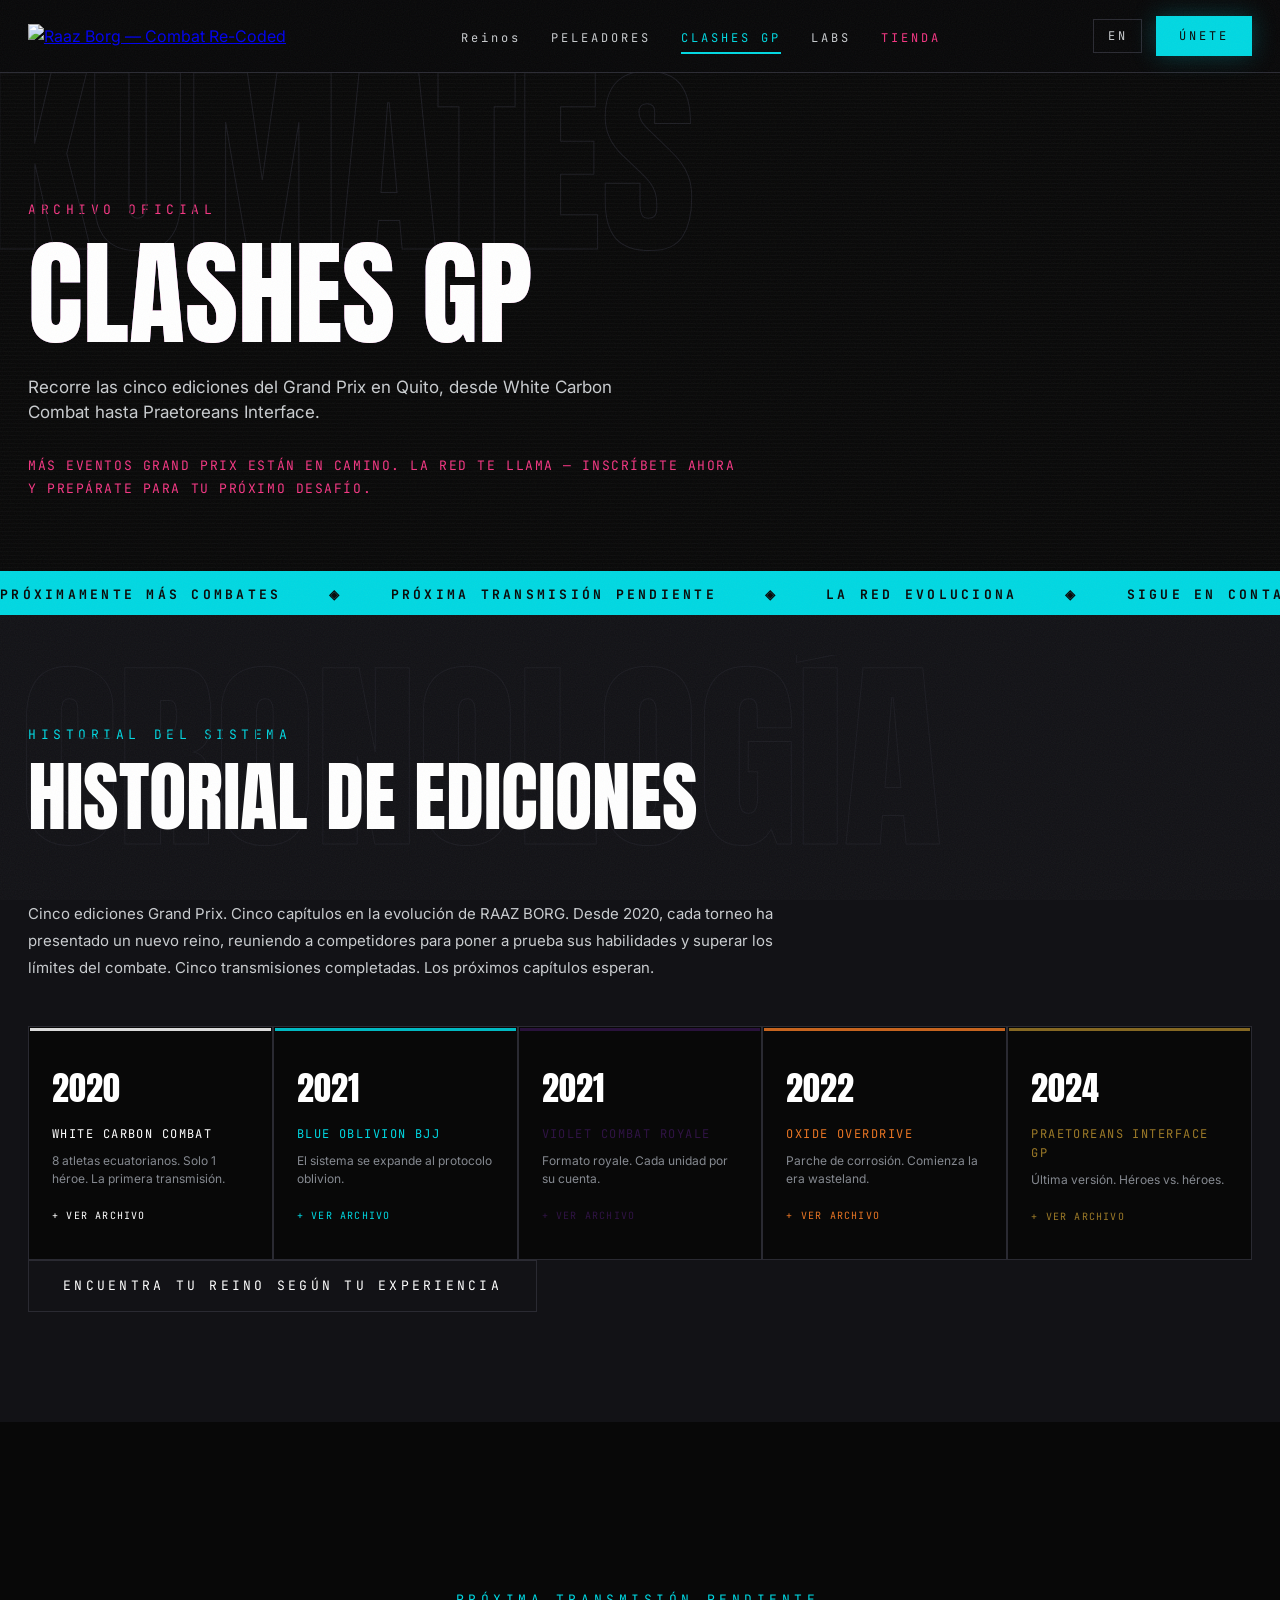
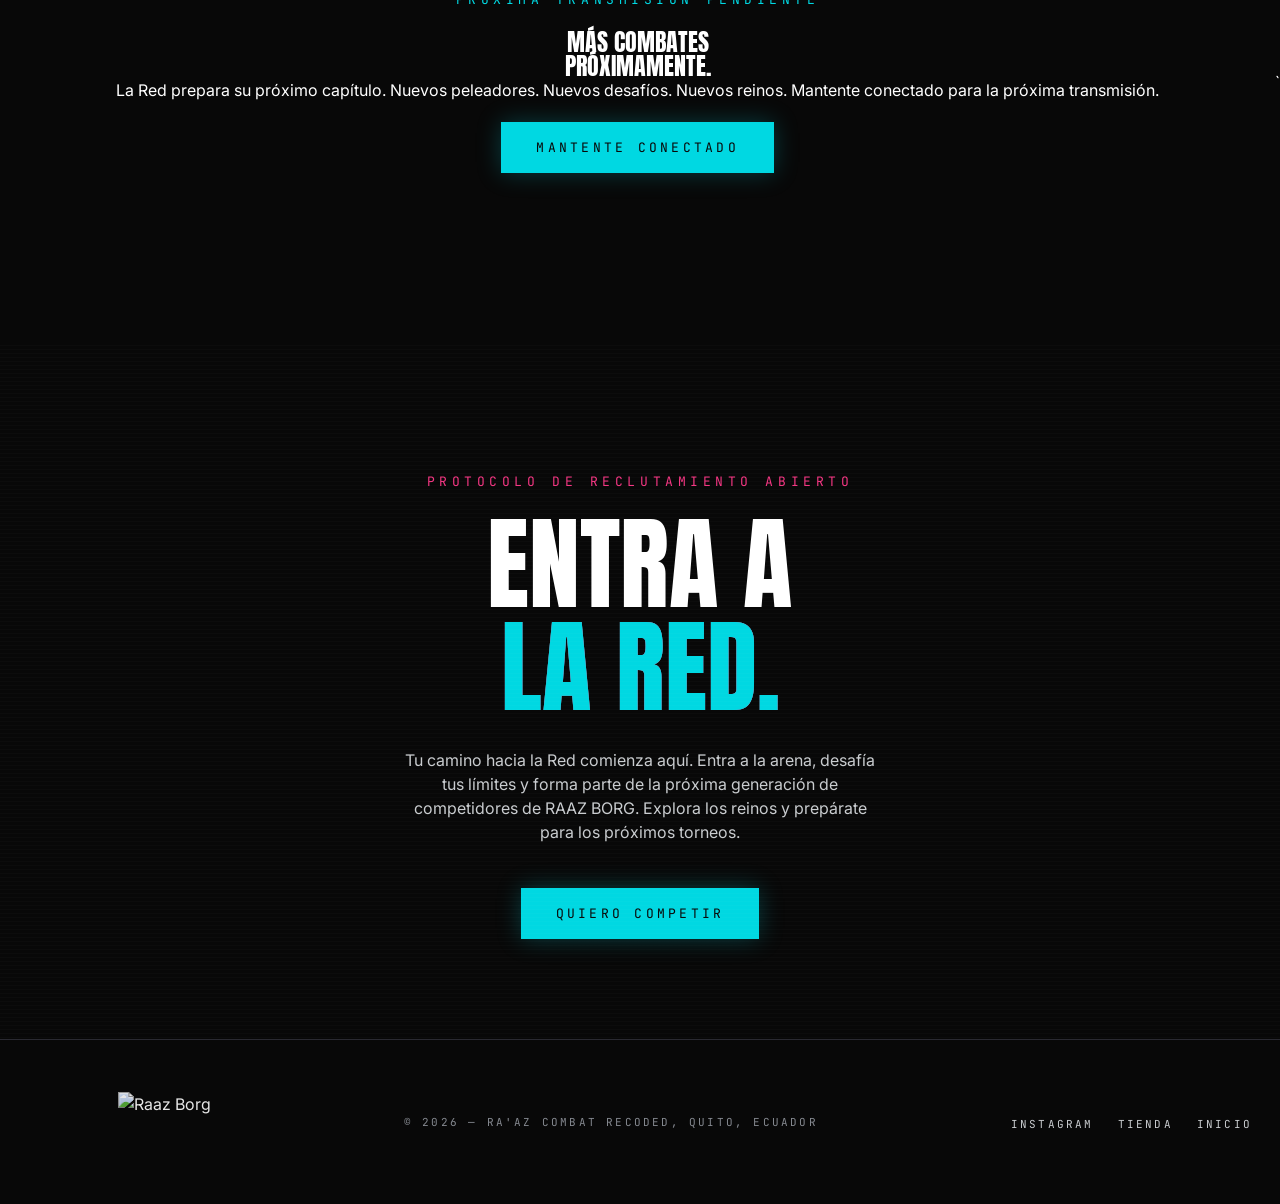
==== commit 32f116c5: "Consolidate the seven realms into bilingual experience cards" ====
--- a/clashes.html
+++ b/clashes.html
@@ -35,12 +35,7 @@
     <div class="ghost">KUMATES</div>
     <span class="kicker" data-en="OFFICIAL PRO-LOG">ARCHIVO OFICIAL</span>
     <h1 class="glitch flicker" data-text="CLASHES GP">CLASHES GP</h1>
-    <p class="lead">
-        <span class="lang-en">Seven editions. Seven colors. One grid. Each Kumates GP is a system update — a new protocol, new
-          personas, new transmissions from the underground.</span>
-        <span class="lang-es">Siete ediciones. Siete colores. Una red. Cada Kumates GP es una actualización del sistema —
-          nuevo protocolo, nuevos personajes, nuevas transmisiones desde el underground.</span>
-      </p>
+    <p class="lead"><span data-en="Explore the five Grand Prix editions held in Quito, from White Carbon Combat to Praetoreans Interface.">Recorre las cinco ediciones del Grand Prix en Quito, desde White Carbon Combat hasta Praetoreans Interface.</span></p>
 
     <p class="clashes-announcement">
       <span class="lang-en">MORE GRAND PRIX EVENTS ARE ON THE WAY. THE GRID IS CALLING — ENLIST NOW AND PREPARE FOR YOUR
@@ -187,6 +182,7 @@
     
     </div>
 
+    <a class="btn btn-ghost" id="experience-guide-link" href="index.html#reinos"><span data-en="Find your realm by experience level">Encuentra tu reino según tu experiencia</span></a>
   </div>
 </section>
 
@@ -258,211 +254,6 @@
 
   </div>
 </div>
-
-
-<!-- ============ THE SEVEN REALMS ============ -->
-<section class="clashes-realms">
-  <div class="wrap">
-
-    <div class="sec-head reveal">
-      <div class="ghost" data-en="REALMS">REINOS</div>
-
-      <span class="kicker mag">
-        <span class="lang-en">THE GRAND PRIX UNIVERSE</span>
-        <span class="lang-es">EL UNIVERSO GRAND PRIX</span>
-      </span>
-
-      <h2>
-        <span class="lang-en">THE SEVEN REALMS</span>
-        <span class="lang-es">LOS SIETE REINOS</span>
-      </h2>
-    </div>
-
-    <p class="clashes-realms-intro reveal">
-      <span class="lang-en">
-        Each realm represents a new challenge in the RAAZ BORG
-        universe, from novice fighters to the highest black belt divisions.
-      </span>
-      <span class="lang-es">
-        Cada reino representa un nuevo desafío en el universo RAAZ BORG,
-        desde peleadores principiantes hasta las divisiones más altas
-        de cinturón negro.
-      </span>
-    </p>
-
-    <div class="clashes-realms-grid">
-    
-        <!-- ============ 01 WHITE CARBON COMBAT ============ -->
-        <article class="clashes-realm-card" id="realm-white-carbon" style="--realm-color:#E9EDF0" tabindex="0" role="button"
-          aria-label="Voltear tarjeta de White Carbon Combat" data-en-label="Flip White Carbon Combat card" aria-pressed="false">
-          <div class="realm-flip-inner">
-            <div class="realm-flip-face realm-flip-front">
-              <span class="realm-index" data-en="REALM 01 / 07">REINO 01 / 07</span>
-              <div class="realm-icon">◇</div>
-              <h3>WHITE CARBON COMBAT</h3>
-            </div>
-            <div class="realm-flip-face realm-flip-back">
-              <span class="realm-index"><span class="lang-en">FIGHTER CLASSIFICATION</span><span class="lang-es">CLASIFICACIÓN
-                  DEL PELEADOR</span></span>
-              <h3><span class="lang-en">WHITE BELT</span><span class="lang-es">CINTURÓN BLANCO</span></h3>
-              <p class="realm-level"><span class="lang-en">NOVICE / BEGINNER</span><span class="lang-es">NOVATO /
-                  PRINCIPIANTE</span></p>
-              <p class="realm-lore"><span class="lang-en">Every legend begins as an unknown. In the White Carbon sector,
-                  untested fighters enter the Grid with nothing but instinct and ambition. Here, the first victories forge the
-                  heroes of tomorrow.</span><span class="lang-es">Toda leyenda comienza como un desconocido. En el sector
-                  White Carbon, los peleadores sin experiencia ingresan a la Red con instinto y ambición. Aquí, las primeras
-                  victorias forjan a los héroes del mañana.</span></p>
-            </div>
-          </div>
-        </article>
-      
-        <!-- ============ 02 BLUE OBLIVION ============ -->
-        <article class="clashes-realm-card" id="realm-zaphire" style="--realm-color:#00D8E2" tabindex="0" role="button"
-          aria-label="Voltear tarjeta de Blue Oblivion" data-en-label="Flip Blue Oblivion card" aria-pressed="false">
-          <div class="realm-flip-inner">
-            <div class="realm-flip-face realm-flip-front">
-              <span class="realm-index" data-en="REALM 02 / 07">REINO 02 / 07</span>
-              <div class="realm-icon">⬡</div>
-              <h3>Zaphire Trials</h3>
-              </div>
-            <div class="realm-flip-face realm-flip-back">
-              <span class="realm-index"><span class="lang-en">FIGHTER CLASSIFICATION</span><span class="lang-es">CLASIFICACIÓN
-                  DEL PELEADOR</span></span>
-              <h3><span class="lang-en">BLUE BELT</span><span class="lang-es">CINTURÓN AZUL</span></h3>
-              <p class="realm-level"><span class="lang-en">INTERMEDIATE</span><span class="lang-es">INTERMEDIO</span></p>
-              <p class="realm-lore"><span class="lang-en">Formerly known as Blue Oblivion, beyond the first threshold lies the Zaphire Trials. Fighters who
-                  have survived initiation must sharpen their technique and master the chaos. The Grid no longer rewards
-                  potential alone.</span><span class="lang-es">Formalmente conocido como Blue Oblivion, más allá del primer umbral se encuentra los Pruebas Zaphire.
-                  Los peleadores que superaron la iniciación deben perfeccionar su técnica y dominar el caos. La Red ya no
-                  recompensa solo el potencial.</span></p>
-            </div>
-          </div>
-        </article>
-      
-        <!-- ============ 03 VIOLET COMBAT ROYALE ============ -->
-        <article class="clashes-realm-card" id="realm-violet" style="--realm-color:#B579F7" tabindex="0" role="button"
-          aria-label="Voltear tarjeta de Violet Combat Royale" data-en-label="Flip Violet Combat Royale card" aria-pressed="false">
-          <div class="realm-flip-inner">
-            <div class="realm-flip-face realm-flip-front">
-              <span class="realm-index" data-en="REALM 03 / 07">REINO 03 / 07</span>
-              <div class="realm-icon">✧</div>
-              <h3>VIOLET COMBAT ROYALE</h3>
-              </div>
-            <div class="realm-flip-face realm-flip-back">
-              <span class="realm-index"><span class="lang-en">FIGHTER CLASSIFICATION</span><span class="lang-es">CLASIFICACIÓN
-                  DEL PELEADOR</span></span>
-              <h3><span class="lang-en">PURPLE BELT</span><span class="lang-es">CINTURÓN MORADO</span></h3>
-              <p class="realm-level"><span class="lang-en">ADVANCED</span><span class="lang-es">AVANZADO</span></p>
-              <p class="realm-lore"><span class="lang-en">The Violet sector belongs to tacticians. Every movement is
-                  calculated, every weakness exploited. Those who enter have learned that strength alone cannot guarantee
-                  survival.</span><span class="lang-es">El sector Violeta pertenece a los estrategas. Cada movimiento es
-                  calculado y cada debilidad aprovechada. Quienes ingresan saben que la fuerza por sí sola no garantiza la
-                  supervivencia.</span></p>
-            </div>
-          </div>
-        </article>
-      
-        <!-- ============ 04 OXIDE OVERDRIVE ============ -->
-        <article class="clashes-realm-card" id="realm-oxide" style="--realm-color:var(--orange)" tabindex="0" role="button"
-          aria-label="Voltear tarjeta de Oxide Overdrive" data-en-label="Flip Oxide Overdrive card" aria-pressed="false">
-          <div class="realm-flip-inner">
-            <div class="realm-flip-face realm-flip-front">
-              <span class="realm-index" data-en="REALM 04 / 07">REINO 04 / 07</span>
-              <div class="realm-icon">⚙</div>
-              <h3>OXIDE OVERDRIVE</h3>
-            </div>
-            <div class="realm-flip-face realm-flip-back">
-              <span class="realm-index"><span class="lang-en">FIGHTER CLASSIFICATION</span><span class="lang-es">CLASIFICACIÓN
-                  DEL PELEADOR</span></span>
-              <h3><span class="lang-en">BROWN BELT</span><span class="lang-es">CINTURÓN CAFÉ</span></h3>
-              <p class="realm-level"><span class="lang-en">EXPERT</span><span class="lang-es">EXPERTO</span></p>
-              <p class="realm-lore"><span class="lang-en">In the rusted depths of Oxide, only the battle-hardened endure.
-                  Every clash tests the limits of discipline, precision, and willpower. Here, seasoned warriors are pushed to
-                  their breaking point, where the path to the black belt elite is forged through combat.</span><span
-                  class="lang-es">En las profundidades oxidadas de Oxide, solo resisten los guerreros curtidos en batalla.
-                  Cada enfrentamiento pone a prueba los límites de la disciplina, la precisión y la voluntad. Aquí, los
-                  combatientes experimentados son llevados al límite, donde el camino hacia la élite del cinturón negro se
-                  forja en combate.</span></p>
-            </div>
-          </div>
-        </article>
-      
-        <!-- ============ 05 PRAETOREANS INTERFACE ============ -->
-        <article class="clashes-realm-card" id="realm-praetoreans" style="--realm-color:var(--acid)" tabindex="0" role="button"
-          aria-label="Voltear tarjeta de Praetoreans Interface" data-en-label="Flip Praetoreans Interface card" aria-pressed="false">
-          <div class="realm-flip-inner">
-            <div class="realm-flip-face realm-flip-front">
-              <span class="realm-index" data-en="REALM 05 / 07">REINO 05 / 07</span>
-              <div class="realm-icon">♜</div>
-              <h3>PRAETOREANS INTERFACE</h3>
-              </div>
-            <div class="realm-flip-face realm-flip-back">
-              <span class="realm-index"><span class="lang-en">FIGHTER CLASSIFICATION</span><span class="lang-es">CLASIFICACIÓN
-                  DEL PELEADOR</span></span>
-              <h3><span class="lang-en">BLACK BELT — 1ST DEGREE</span><span class="lang-es">CINTURÓN NEGRO — 1.er GRADO</span>
-              </h3>
-              <p class="realm-level"><span class="lang-en">ELITE</span><span class="lang-es">ÉLITE</span></p>
-              <p class="realm-lore"><span class="lang-en">The Praetoreans guard the inner Grid. These black belts have crossed
-                  the threshold from challenger to elite warrior. Their battles defend the honor of the system
-                  itself.</span><span class="lang-es">Los Praetoreanos custodian el núcleo de la Red. Estos cinturones negros
-                  han cruzado el umbral de aspirantes a guerreros de élite. Sus combates defienden el honor del propio
-                  sistema.</span></p>
-            </div>
-          </div>
-        </article>
-      
-        <!-- ============ 06 NEXUS NOIR ============ -->
-        <article class="clashes-realm-card" id="realm-nexus" style="--realm-color:var(--magenta)" tabindex="0" role="button"
-          aria-label="Voltear tarjeta de Nexus Noir" data-en-label="Flip Nexus Noir card" aria-pressed="false">
-          <div class="realm-flip-inner">
-            <div class="realm-flip-face realm-flip-front">
-              <span class="realm-index" data-en="REALM 06 / 07">REINO 06 / 07</span>
-              <div class="realm-icon">◈</div>
-              <h3>NEXUS NOIR</h3>
-            </div>
-            <div class="realm-flip-face realm-flip-back">
-              <span class="realm-index"><span class="lang-en">FIGHTER CLASSIFICATION</span><span class="lang-es">CLASIFICACIÓN
-                  DEL PELEADOR</span></span>
-              <h3><span class="lang-en">BLACK BELT — 2ND DEGREE</span><span class="lang-es">CINTURÓN NEGRO — 2.º GRADO</span>
-              </h3>
-              <p class="realm-level"><span class="lang-en">MASTER</span><span class="lang-es">MAESTRO</span></p>
-              <p class="realm-lore"><span class="lang-en">Deep within the Noir network, masters operate beyond conventional
-                  limits. Experience becomes their weapon, precision their language. Every encounter is a battle of
-                  minds.</span><span class="lang-es">En lo profundo de la red Noir, los maestros operan más allá de los
-                  límites convencionales. La experiencia es su arma y la precisión su lenguaje. Cada encuentro es una batalla
-                  de mentes.</span></p>
-            </div>
-          </div>
-        </article>
-      
-        <!-- ============ 07 ECLIPSE SYNDICATE ============ -->
-        <article class="clashes-realm-card" id="realm-eclipse" style="--realm-color:#8681B9" tabindex="0" role="button"
-          aria-label="Voltear tarjeta de Eclipse Syndicate" data-en-label="Flip Eclipse Syndicate card" aria-pressed="false">
-          <div class="realm-flip-inner">
-            <div class="realm-flip-face realm-flip-front">
-              <span class="realm-index" data-en="REALM 07 / 07">REINO 07 / 07</span>
-              <div class="realm-icon">◉</div>
-              <h3>ECLIPSE SYNDICATE</h3>
-            </div>
-            <div class="realm-flip-face realm-flip-back">
-              <span class="realm-index"><span class="lang-en">FIGHTER CLASSIFICATION</span><span class="lang-es">CLASIFICACIÓN
-                  DEL PELEADOR</span></span>
-              <h3><span class="lang-en">BLACK BELT — 3RD DEGREE</span><span class="lang-es">CINTURÓN NEGRO — 3.er GRADO</span>
-              </h3>
-              <p class="realm-level"><span class="lang-en">GRANDMASTER</span><span class="lang-es">GRAN MAESTRO</span></p>
-              <p class="realm-lore"><span class="lang-en">At the highest reaches of the Grid stands the Eclipse Syndicate. Its
-                  warriors have transcended ordinary combat, commanding years of discipline and mastery. Here, legends
-                  confront legends.</span><span class="lang-es">En las alturas de la Red se alza Eclipse Syndicate. Sus
-                  guerreros han trascendido el combate ordinario, dominando años de disciplina y maestría. Aquí, las leyendas
-                  se enfrentan a leyendas.</span></p>
-          </div>
-        </div>
-      </article>
-    
-    </div>
-
-  </div>
-</section>
 
 
 <!-- ===== Stay Connected ==== -->
@@ -557,6 +348,6 @@
   </div>
 </footer>
 
-<script src="js/main.js"></script>
+<script src="js/main.js?v=realm-guide-4"></script>
 </body>
 </html>
--- a/css/style.css
+++ b/css/style.css
@@ -201,6 +201,7 @@
 /* ============ SECTION HEADS w/ giant ghost text ============ */
 .sec-head { position:relative; margin-bottom:64px }
 .ghost { position:absolute; top:-70px; left:-8px; font-family:var(--display); font-size:clamp(90px,16vw,240px); color:transparent; -webkit-text-stroke:1px var(--graphite); text-transform:uppercase; line-height:1; pointer-events:none; user-select:none; white-space:nowrap }
+.sec-head .ghost { max-width:calc(100% + 8px); overflow:hidden }
 .sec-head h2 { font-size:clamp(44px,6vw,84px); position:relative }
 .sec-head .kicker { color:var(--cyan); margin-bottom:14px; display:block }
 .sec-head .kicker.mag { color:var(--magenta) }
@@ -571,17 +572,203 @@
 .home-hero .hero-ctas { margin:0 }
 .realm-atlas, .home-lab { padding:clamp(52px,6vw,90px) 0 }
 .realm-atlas h2, .home-lab h2, .join-page h1 { font-size:clamp(42px,6vw,84px) }
-.atlas-intro, .home-lab p { font-size:18px; color:var(--text-2); max-width:750px; margin:1rem 0 2rem }
-.atlas-grid { display:grid; grid-template-columns:repeat(auto-fit,minmax(min(100%,255px),1fr)); gap:16px }
-.realm-preview { display:flex; flex-direction:column; min-width:0; background:var(--carbon); border:1px solid var(--smoke) }
-.realm-preview img { width:100%; aspect-ratio:1.7; object-fit:cover; object-position:center }
-.realm-caption { display:flex; flex:1; flex-direction:column; gap:10px; padding:20px }
-.realm-caption .belt { font:14px var(--mono); color:var(--cyan) }
-.realm-caption h3 { font-size:clamp(24px,2.2vw,34px) }
-.realm-caption p, .join-page p { color:var(--text-2) }
-.realm-links { display:flex; flex-wrap:wrap; gap:8px 16px; padding-top:10px; margin-top:auto }
-.realm-links a, .atlas-related a, .manual-contact a { color:var(--cyan); text-underline-offset:3px }
-.atlas-related { margin-top:24px }
+.home-lab p { font-size:18px; color:var(--text-2); max-width:750px; margin:1rem 0 2rem }
+.join-page p { color:var(--text-2) }
+
+.realm-atlas {
+  background:radial-gradient(ellipse at 50% 46%, #19191f, #0b0b0e 74%);
+  border-block:1px solid var(--smoke);
+}
+.realm-atlas .wrap { max-width:1220px }
+.atlas-heading {
+  display:flex;
+  align-items:end;
+  justify-content:space-between;
+  gap:2rem;
+  margin-bottom:clamp(1.5rem, 4vw, 3rem);
+}
+.atlas-heading h2 { line-height:.99 }
+.atlas-intro { max-width:26rem; color:var(--text-2); font-size:1rem; line-height:1.55 }
+
+.atlas-grid {
+  --gutter:clamp(14px, 2vw, 24px);
+  display:flex;
+  justify-content:center;
+  flex-wrap:wrap;
+  gap:var(--gutter);
+}
+.realm-preview {
+  --rim:5px;
+  position:relative;
+  flex:0 0 calc((100% - 3 * var(--gutter)) / 4);
+  min-width:0;
+  align-self:start;
+  padding:var(--rim);
+  background:linear-gradient(145deg,#3d3d43,#101014 38%,#202025 87%,#48484c);
+  border:1px solid #55545a;
+  border-radius:8px;
+  box-shadow:0 8px 18px #0006,inset 0 0 0 1px #141416;
+  transition:transform .2s ease,border-color .2s ease;
+}
+.realm-preview[open] { cursor:pointer }
+.realm-preview[open], .realm-preview:focus-within { border-color:var(--realm-accent) }
+.realm-toggle { display:block; list-style:none; cursor:pointer; border-radius:4px }
+.realm-toggle::-webkit-details-marker { display:none }
+.realm-toggle:focus-visible { outline:3px solid var(--realm-accent); outline-offset:4px }
+.realm-print {
+  display:block;
+  width:100%;
+  aspect-ratio:11 / 15;
+  overflow:hidden;
+  border-radius:3px 3px 0 0;
+  background:#060607;
+}
+.realm-print img { width:100%; height:100%; object-fit:contain; backface-visibility:hidden }
+.realm-preview[open] .realm-print img { transform:perspective(900px) rotateY(180deg) }
+.realm-strip {
+  display:flex;
+  align-items:center;
+  gap:10px;
+  padding:12px 10px;
+  min-height:48px;
+  border-top:2px solid var(--realm-accent);
+  background:#151518;
+  font:500 .875rem/1.3 var(--mono);
+  color:#eae9e9;
+}
+.realm-toggle-mark { position:relative; margin-left:auto; flex:0 0 18px; height:18px; color:var(--realm-accent) }
+.realm-toggle-mark::before, .realm-toggle-mark::after { content:""; position:absolute; inset:50% 2px auto; height:1.5px; background:currentColor }
+.realm-toggle-mark::after { transform:rotate(90deg); transition:transform .2s }
+.realm-preview[open] .realm-toggle-mark::after { transform:rotate(0) }
+
+.realm-reverse {
+  position:absolute;
+  inset:var(--rim) var(--rim) auto;
+  aspect-ratio:11 / 15;
+  display:flex;
+  flex-direction:column;
+  overflow:auto;
+  overscroll-behavior:contain;
+  scrollbar-width:thin;
+  background:radial-gradient(ellipse at 100% 0%,color-mix(in srgb,var(--realm-accent) 12%,#18181b),#111114 67%);
+  border-radius:3px 3px 0 0;
+  padding:clamp(14px,1.5vw,24px);
+}
+.realm-preview[open] .realm-reverse { animation:realm-turn .38s ease-out; backface-visibility:hidden }
+@keyframes realm-turn {
+  from { transform:perspective(900px) rotateY(-90deg) }
+  to { transform:perspective(900px) rotateY(0) }
+}
+.realm-seal { font-family:Georgia,serif; font-variant-emoji:text; color:var(--realm-accent); font-size:1.7rem; line-height:1; margin-bottom:.6rem }
+.realm-reverse h3 { font-size:clamp(1.5rem,2vw,2rem); line-height:1.05 }
+.realm-reverse p { color:var(--text-2); font-size:1rem; line-height:1.4; margin:.6rem 0 .9rem }
+.realm-rank {
+  margin-top:.7rem;
+  color:var(--realm-accent);
+  font:500 .9rem/1.3 var(--mono);
+}
+.atlas-related, .atlas-route { scroll-margin-block:144px 32px }
+.atlas-related {
+  display:grid;
+  grid-template-columns:repeat(2,minmax(0,1fr));
+  gap:clamp(12px,2vw,24px);
+  margin-top:clamp(24px,3vw,40px);
+}
+.atlas-route {
+  --route-base:#0e1921;
+  --route-accent:#69cedc;
+  position:relative;
+  isolation:isolate;
+  display:flex;
+  align-items:center;
+  min-height:clamp(110px,11vw,144px);
+  padding:20px clamp(20px,2.2vw,32px);
+  overflow:hidden;
+  border:1px solid #49494f;
+  border-inline-start:3px solid var(--route-accent);
+  background:var(--route-base);
+  color:var(--white);
+  text-decoration:none;
+}
+.route-qualification { --route-base:#201812; --route-accent:#dfaa74 }
+.atlas-route img {
+  position:absolute;
+  z-index:-2;
+  inset-block:0;
+  right:0;
+  width:58%;
+  height:100%;
+  object-fit:cover;
+}
+.atlas-route::before {
+  content:"";
+  position:absolute;
+  z-index:-1;
+  inset:0;
+  background:linear-gradient(90deg,var(--route-base) 45%,transparent 83%);
+}
+.atlas-route span {
+  max-width:58%;
+  font:400 clamp(1.35rem,2.2vw,1.95rem)/1.12 var(--display);
+  text-transform:uppercase;
+  text-wrap:balance;
+}
+.atlas-route:hover, .atlas-route:focus-visible { border-color:var(--route-accent) }
+.atlas-route:focus-visible { outline:2px solid var(--route-accent); outline-offset:4px }
+@media (hover:hover) and (prefers-reduced-motion:no-preference) {
+  .atlas-route img { transition:transform .25s ease-out }
+  .atlas-route:hover img { transform:scale(1.04) }
+}
+@media (max-width:700px) {
+  .atlas-related { grid-template-columns:1fr }
+  .atlas-route { min-height:100px }
+}
+.manual-contact a { color:var(--cyan); text-underline-offset:3px }
+.deck-pager { display:none }
+@media(prefers-reduced-motion:no-preference) {
+  .realm-print img { transition:transform .3s ease-in-out }
+}
+@media(hover:hover) and (prefers-reduced-motion:no-preference) {
+  .realm-preview:has(.realm-toggle:hover) { transform:translateY(-3px); border-color:var(--realm-accent) }
+}
+@media(max-width:1020px) {
+  .realm-preview { flex-basis:calc((100% - 2 * var(--gutter)) / 3) }
+}
+@media(max-width:760px) {
+  .atlas-heading { display:block }
+  .atlas-intro { margin-top:1rem }
+  .realm-preview { flex-basis:calc((100% - var(--gutter)) / 2) }
+}
+@media(max-width:600px) {
+  .atlas-grid {
+    justify-content:start;
+    flex-wrap:nowrap;
+    overflow-x:auto;
+    scroll-snap-type:x mandatory;
+    scroll-padding-inline:8px;
+    scrollbar-width:thin;
+    scrollbar-color:#585762 transparent;
+    padding:8px 8px 16px;
+    margin-inline:-8px;
+  }
+  .realm-preview { flex-basis:min(78vw,320px); scroll-snap-align:start }
+  .deck-pager:not([hidden]) { display:flex; justify-content:end; gap:8px; margin-top:.6rem }
+  .deck-pager button {
+    min-height:44px;
+    padding:.5rem .9rem;
+    border:1px solid #66656b;
+    border-radius:3px;
+    background:transparent;
+    color:var(--text);
+    font:inherit;
+    cursor:pointer;
+  }
+  .deck-pager button:disabled { opacity:.38; cursor:default }
+}
+@media(prefers-reduced-motion:reduce) {
+  .realm-preview, .realm-toggle-mark::after { transition:none }
+  .realm-preview[open] .realm-reverse { animation:none }
+}
 .home-lab h2 { margin-top:12px }
 .join-page { padding:clamp(120px,14vw,180px) 0 75px; background:linear-gradient(130deg,#180d1a,var(--void) 46%) }
 .join-layout { display:grid; grid-template-columns:1fr 1fr; align-items:start; gap:clamp(28px,7vw,110px) }
@@ -605,6 +792,9 @@
 }
 @media(max-width:720px) {
   .join-layout { grid-template-columns:1fr }
+  .sec-head h2, .roster-growth h3 { overflow-wrap:anywhere }
+  .page-hero h1 { font-size:clamp(42px,11vw,60px) }
+  .fighter-roster .wrap, .featured-fighter .wrap { padding-inline:20px }
   .nav-inner { padding:12px; gap:8px }
   .nav-logo { min-width:0; max-width:135px }
   .nav-right { gap:6px; flex-shrink:0 }
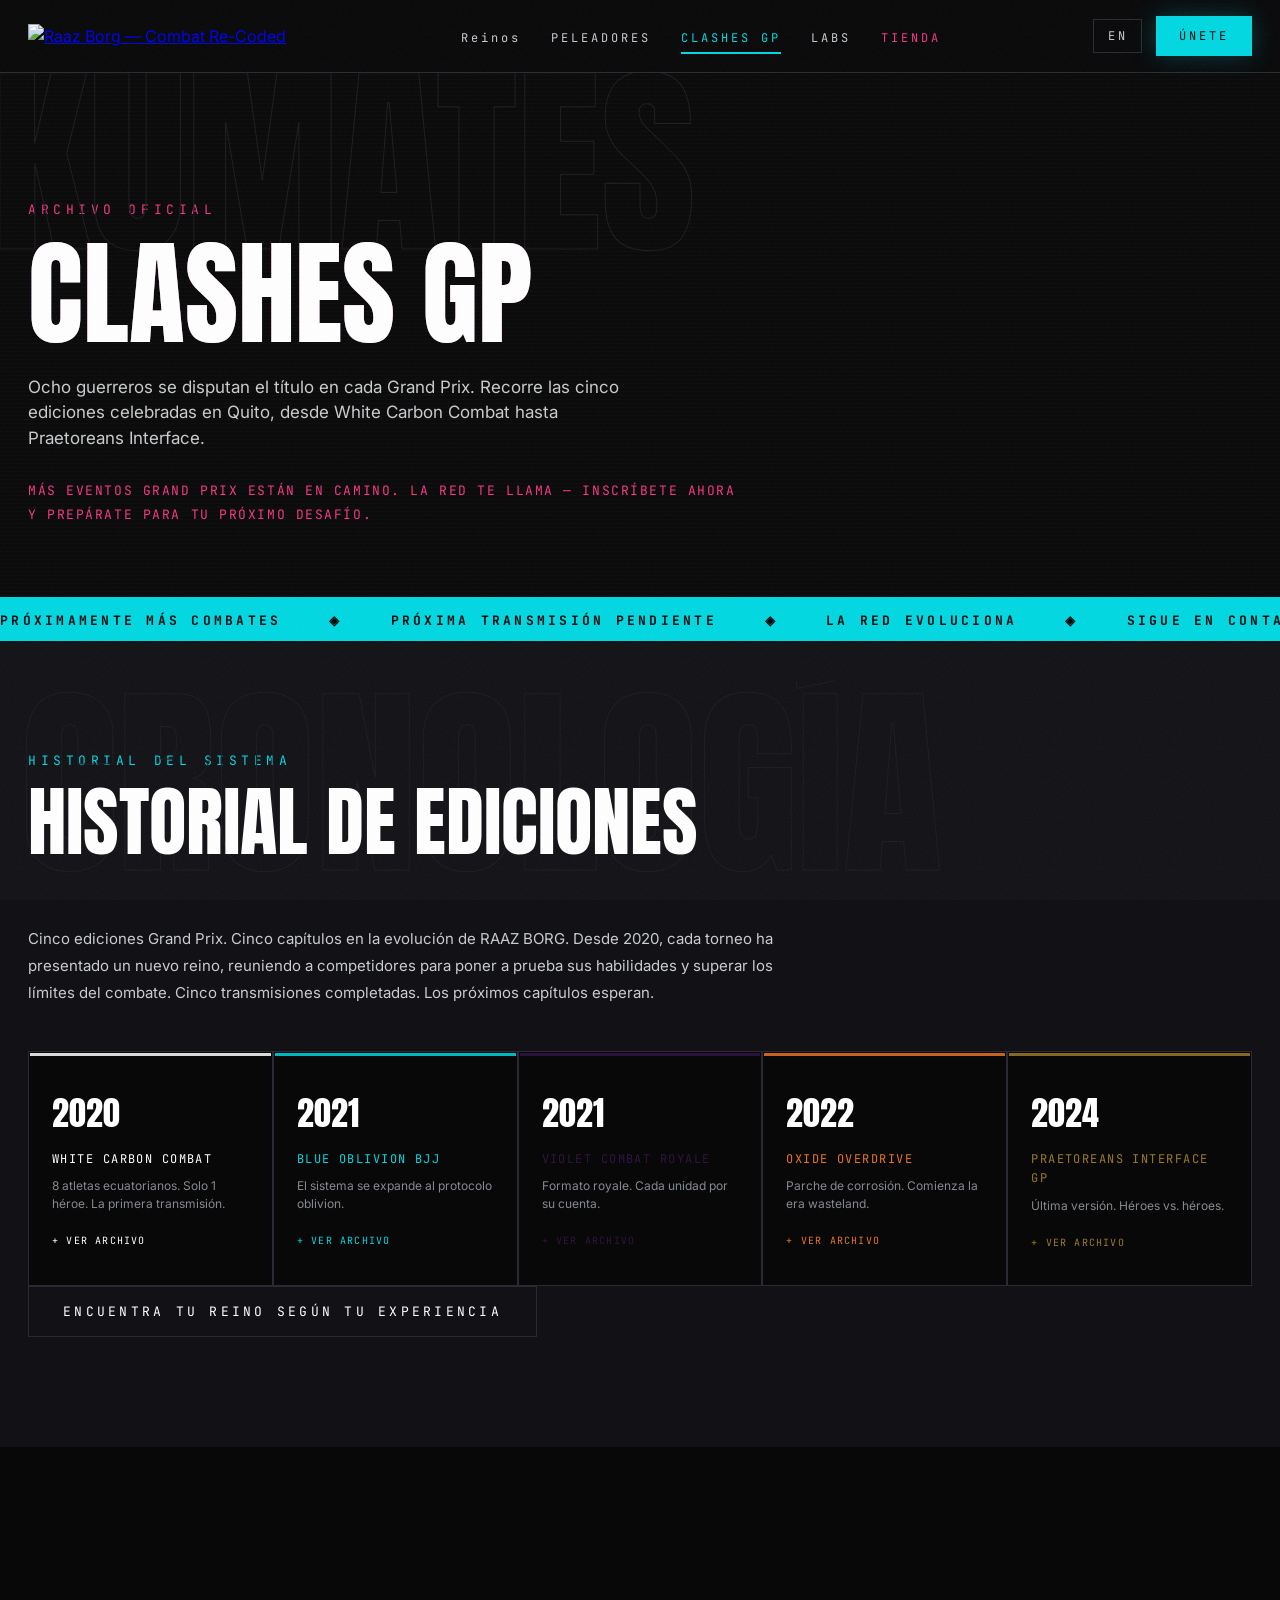
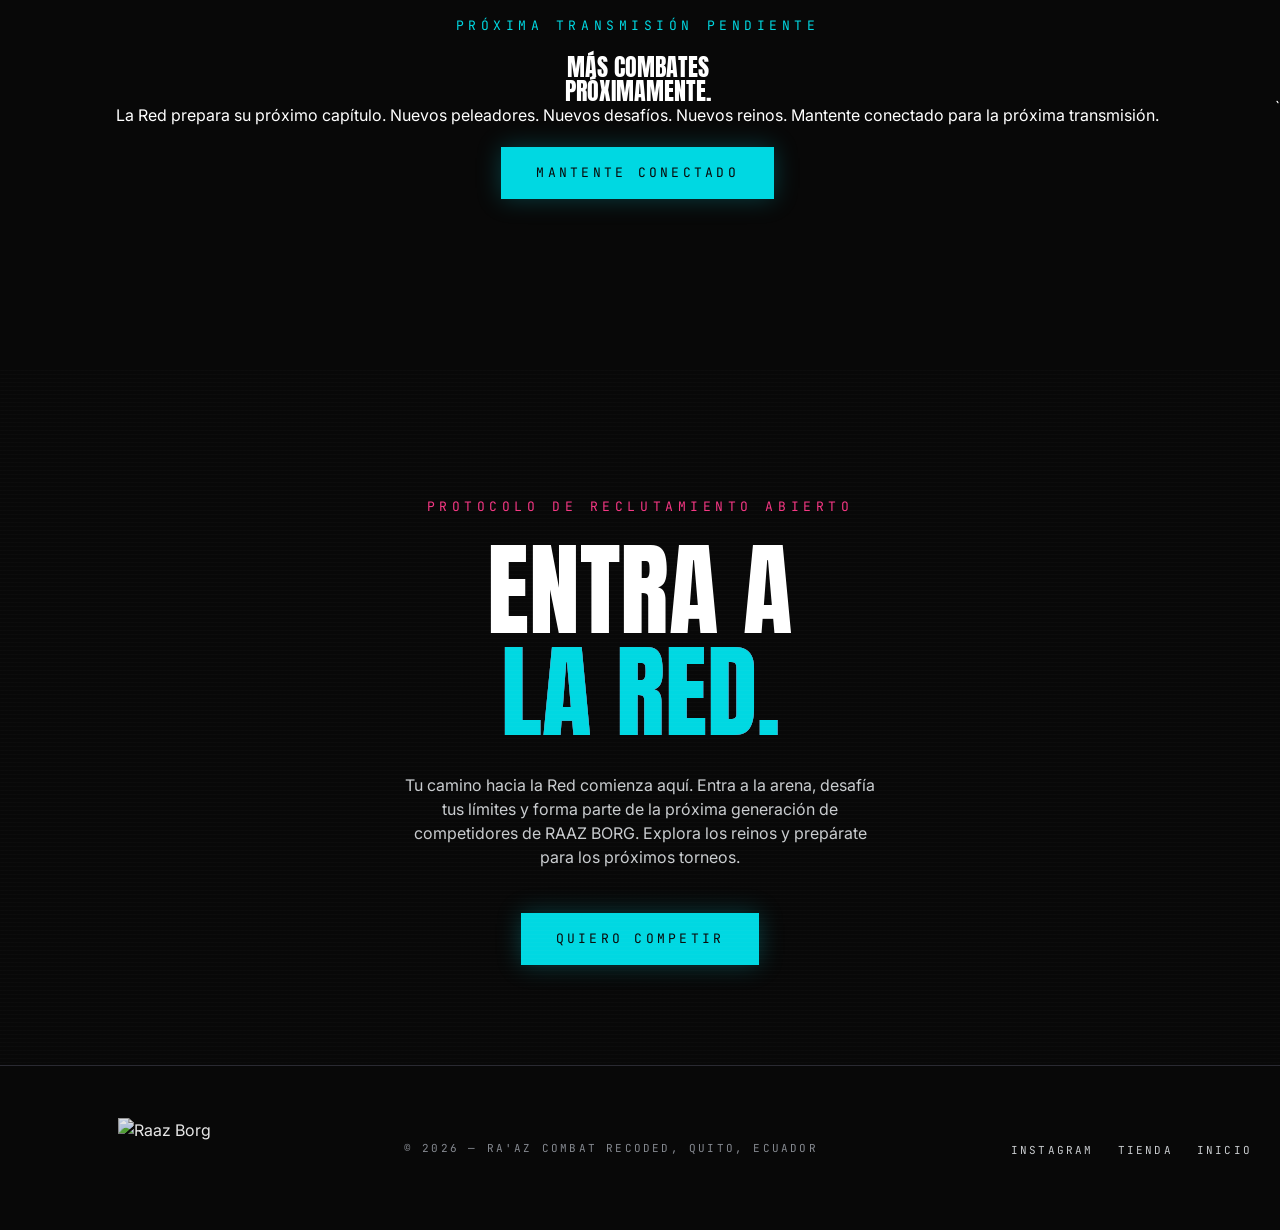
==== commit 08b8cf3c: "Clarify round-robin qualification and the eight-warrior Grand Prix" ====
--- a/clashes.html
+++ b/clashes.html
@@ -35,7 +35,7 @@
     <div class="ghost">KUMATES</div>
     <span class="kicker" data-en="OFFICIAL PRO-LOG">ARCHIVO OFICIAL</span>
     <h1 class="glitch flicker" data-text="CLASHES GP">CLASHES GP</h1>
-    <p class="lead"><span data-en="Explore the five Grand Prix editions held in Quito, from White Carbon Combat to Praetoreans Interface.">Recorre las cinco ediciones del Grand Prix en Quito, desde White Carbon Combat hasta Praetoreans Interface.</span></p>
+    <p class="lead"><span data-en="Eight warriors compete for the title at each Grand Prix. Explore the five editions held in Quito, from White Carbon Combat to Praetoreans Interface.">Ocho guerreros se disputan el título en cada Grand Prix. Recorre las cinco ediciones celebradas en Quito, desde White Carbon Combat hasta Praetoreans Interface.</span></p>
 
     <p class="clashes-announcement">
       <span class="lang-en">MORE GRAND PRIX EVENTS ARE ON THE WAY. THE GRID IS CALLING — ENLIST NOW AND PREPARE FOR YOUR
--- a/css/style.css
+++ b/css/style.css
@@ -421,56 +421,14 @@
 
 /* ============ REALM NEXUS ============ */
 .nexus { min-height:100vh; padding:165px 0 80px; background:radial-gradient(ellipse at 18% 30%,rgba(245,54,131,.13),transparent 50%),radial-gradient(ellipse at 82% 70%,rgba(0,216,226,.12),transparent 50%),var(--void); overflow:hidden }
-.nexus-head { text-align:center }
-.nexus-head h1 { font-size:clamp(65px,10vw,140px); margin:16px 0 }
-.nexus-head h1 span { background:var(--brand-gradient); background-clip:text; -webkit-background-clip:text; color:transparent }
-.nexus-head>p:last-child { color:var(--text-2) }
-.realm-section { display:flex; flex-direction:column; align-items:center; justify-content:center; width:100%; gap:30px; padding:50px 10px 30px }
-.realm-viewport { width:min(1020px,calc(100vw - 130px)); height:470px; position:relative; overflow:hidden; touch-action:pan-y }
-.realm-track { position:absolute; left:50%; top:0; width:0; height:100% }
-/* ============ REALM CAROUSEL CARDS ============ */
-.realm-card { position:absolute; top:20px; left:0; width:300px; height:420px; padding:0; overflow:hidden; background:var(--carbon); border:1px solid var(--color); perspective:1200px; cursor:pointer; transform:translateX(calc(-50% + var(--offset)*245px)) scale(var(--scale)); opacity:var(--opacity); filter:brightness(var(--brightness)); transition:transform .45s,opacity .45s,filter .45s; box-shadow:0 0 25px #0008 }
-.realm-card-inner { position:relative; width:100%; height:100%; transform-style:preserve-3d; transition:transform .7s cubic-bezier(.2,.7,.2,1) }
-.realm-card.flipped .realm-card-inner { transform:rotateY(180deg) }
-.realm-card-face { position:absolute; inset:0; padding:22px; display:flex; flex-direction:column; align-items:center; backface-visibility:hidden; -webkit-backface-visibility:hidden; overflow:hidden }
-/* ============ FRONT FACE ============ */
-.realm-card-front { justify-content:center; background:radial-gradient(circle at 50% 40%,color-mix(in srgb,var(--color) 25%,transparent),transparent 60%),linear-gradient(145deg,var(--dark),#101015 70%) }
-.realm-card-front .realm-id { position:absolute; top:22px; left:22px }
-.realm-card-front .realm-symbol { font-size:130px; line-height:1; text-align:center; margin:0; color:var(--color); text-shadow:0 0 35px var(--color) }
-/* ============ BACK FACE ============ */
-.realm-card-back { transform:rotateY(180deg); justify-content:center; background:linear-gradient(145deg,var(--dark),#080808 85%); border:1px solid var(--color); text-align:center }
-.realm-card-back>.realm-id { position:absolute; top:22px; left:0; right:0; text-align:center }
-.realm-back-heading { position:absolute; top:50%; left:50%; transform:translate(-50%,-50%); display:flex; flex-direction:column; align-items:center; justify-content:center; gap:12px; width:calc(100% - 44px); margin:0 }
-.realm-back-heading h2 { font-size:clamp(23px,3vw,32px); line-height:1.2; color:var(--color); margin:0 }
-.realm-back-heading .realm-level { font-family:var(--mono); font-size:13px; line-height:1.5; color:var(--text-2); margin:0 }
-/* ============ REALM LABELS ============ */
-.realm-id { font-family:var(--mono); font-size:11px; letter-spacing:.16em; color:var(--color); z-index:1 }
-/* ============ CAROUSEL NAVIGATION ============ */
-.realm-arrow { width:46px; height:60px; flex-shrink:0; border:1px solid var(--cyan); background:var(--carbon); color:var(--cyan); font-size:27px; cursor:pointer; z-index:5 }
-.realm-arrow:hover { background:var(--cyan); color:var(--void) }
-.realm-details { text-align:center }
-.realm-details>p:first-child { color:var(--cyan); font:12px var(--mono); letter-spacing:.2em }
-.realm-details h2 { font-size:32px; margin:15px 0 22px }
-.realm-note { font:11px var(--mono); color:var(--text-3); margin-top:18px }
-/* ============ MOBILE REALM NEXUS ============ */
+.nexus-head { text-align:center; padding-bottom:clamp(32px,5vw,64px) }
+.nexus-head h1 { font-size:clamp(44px,7vw,96px); margin:16px 0 }
+.nexus-head h1 em { font-style:normal; background:var(--brand-gradient); background-clip:text; -webkit-background-clip:text; color:transparent }
+.nexus-head .kicker { color:var(--magenta) }
+.nexus-head>p:not(.kicker) { max-width:54ch; margin:0 auto 22px; color:var(--text-2); line-height:1.6 }
 @media(max-width:720px) {
- .nexus { padding-top:130px }
-.realm-viewport { width:calc(100vw - 100px); height:385px }
-.realm-card { width:235px; height:345px; transform:translateX(calc(-50% + var(--offset)*195px)) scale(var(--scale)) }
-.realm-card-front .realm-symbol { font-size:95px }
-.realm-card-front .realm-id { top:16px; left:16px }
-.realm-card-back>.realm-id { top:16px }
-.realm-back-heading { width:calc(100% - 32px) }
-.realm-back-heading h2 { font-size:24px }
-.realm-back-heading .realm-level { font-size:11px }
-.realm-arrow { width:35px; height:48px; font-size:20px }
-.realm-section { gap:25px; padding-left:5px; padding-right:5px }
-}
-/* ============ REDUCED MOTION ============ */
-@media(prefers-reduced-motion:reduce) {
-.realm-card,.realm-card-inner { transition:none }
-}
-
+  .nexus { padding-top:130px }
+}
 
 /* ============ INTERACTIVE SELECTION PROTOCOL ============ */
 .realm-process { padding:90px 0; background:linear-gradient(135deg,rgba(245,54,131,.06),transparent 50%,rgba(0,216,226,.06)),var(--void) }
@@ -667,6 +625,33 @@
   color:var(--realm-accent);
   font:500 .9rem/1.3 var(--mono);
 }
+.realm-actions {
+  display:flex;
+  flex-wrap:wrap;
+  justify-content:space-between;
+  column-gap:.75rem;
+  flex:none;
+  margin-top:auto;
+  border-top:1px solid #ffffff27;
+}
+.realm-actions a {
+  display:inline-flex;
+  align-items:center;
+  gap:.45rem;
+  min-height:44px;
+  color:var(--text);
+  font:500 .9rem/1.3 var(--body);
+  text-underline-offset:.2em;
+  text-decoration-color:var(--realm-accent);
+}
+.realm-actions .realm-enlist { color:var(--realm-accent) }
+.realm-video-link::before {
+  content:"";
+  flex:none;
+  border-block:5px solid transparent;
+  border-left:8px solid var(--realm-accent);
+}
+.realm-actions a:hover, .realm-actions a:focus-visible { color:var(--realm-accent) }
 .atlas-related, .atlas-route { scroll-margin-block:144px 32px }
 .atlas-related {
   display:grid;
@@ -771,11 +756,28 @@
 }
 .home-lab h2 { margin-top:12px }
 .join-page { padding:clamp(120px,14vw,180px) 0 75px; background:linear-gradient(130deg,#180d1a,var(--void) 46%) }
-.join-layout { display:grid; grid-template-columns:1fr 1fr; align-items:start; gap:clamp(28px,7vw,110px) }
+.join-layout {
+  display:grid;
+  grid-template-columns:repeat(2,minmax(0,1fr));
+  grid-template-areas:"intro form" "followup form";
+  grid-template-rows:auto 1fr;
+  align-items:start;
+  column-gap:clamp(28px,7vw,110px);
+  row-gap:24px;
+}
+.join-intro { grid-area:intro }
+.join-form-panel { grid-area:form }
+.join-followup { grid-area:followup; padding:0 }
+.join-followup p { margin:1rem 0 }
 .join-intro h1, .join-intro p, .manual-contact { margin:18px 0 }
-.join-intro h2 { font-size:clamp(24px,3vw,36px); margin-top:36px }
+.join-followup h2 { font-size:clamp(24px,3vw,36px) }
 .interest-form { display:grid; gap:16px; background:var(--carbon); border:1px solid var(--smoke); padding:clamp(18px,3vw,36px) }
 .interest-form label { display:block }
+#athlete-interest { scroll-margin-top:144px }
+.belt-choice { padding-bottom:1rem; border-bottom:1px solid var(--smoke) }
+.belt-match { margin:.65rem 0 0; font-size:1rem; line-height:1.4 }
+.belt-match strong { color:var(--cyan) }
+.interest-form select { min-width:0; max-width:100% }
 .interest-form input:not([type="checkbox"]), .interest-form select, .interest-form textarea {
   display:block; width:100%; padding:10px; margin-top:4px; border:1px solid #616371; border-radius:3px;
   font:inherit; color:var(--white); background:var(--void)
@@ -791,7 +793,7 @@
   .burger { display:block }
 }
 @media(max-width:720px) {
-  .join-layout { grid-template-columns:1fr }
+  .join-layout { grid-template-columns:minmax(0,1fr); grid-template-rows:auto; grid-template-areas:"intro" "form" "followup" }
   .sec-head h2, .roster-growth h3 { overflow-wrap:anywhere }
   .page-hero h1 { font-size:clamp(42px,11vw,60px) }
   .fighter-roster .wrap, .featured-fighter .wrap { padding-inline:20px }
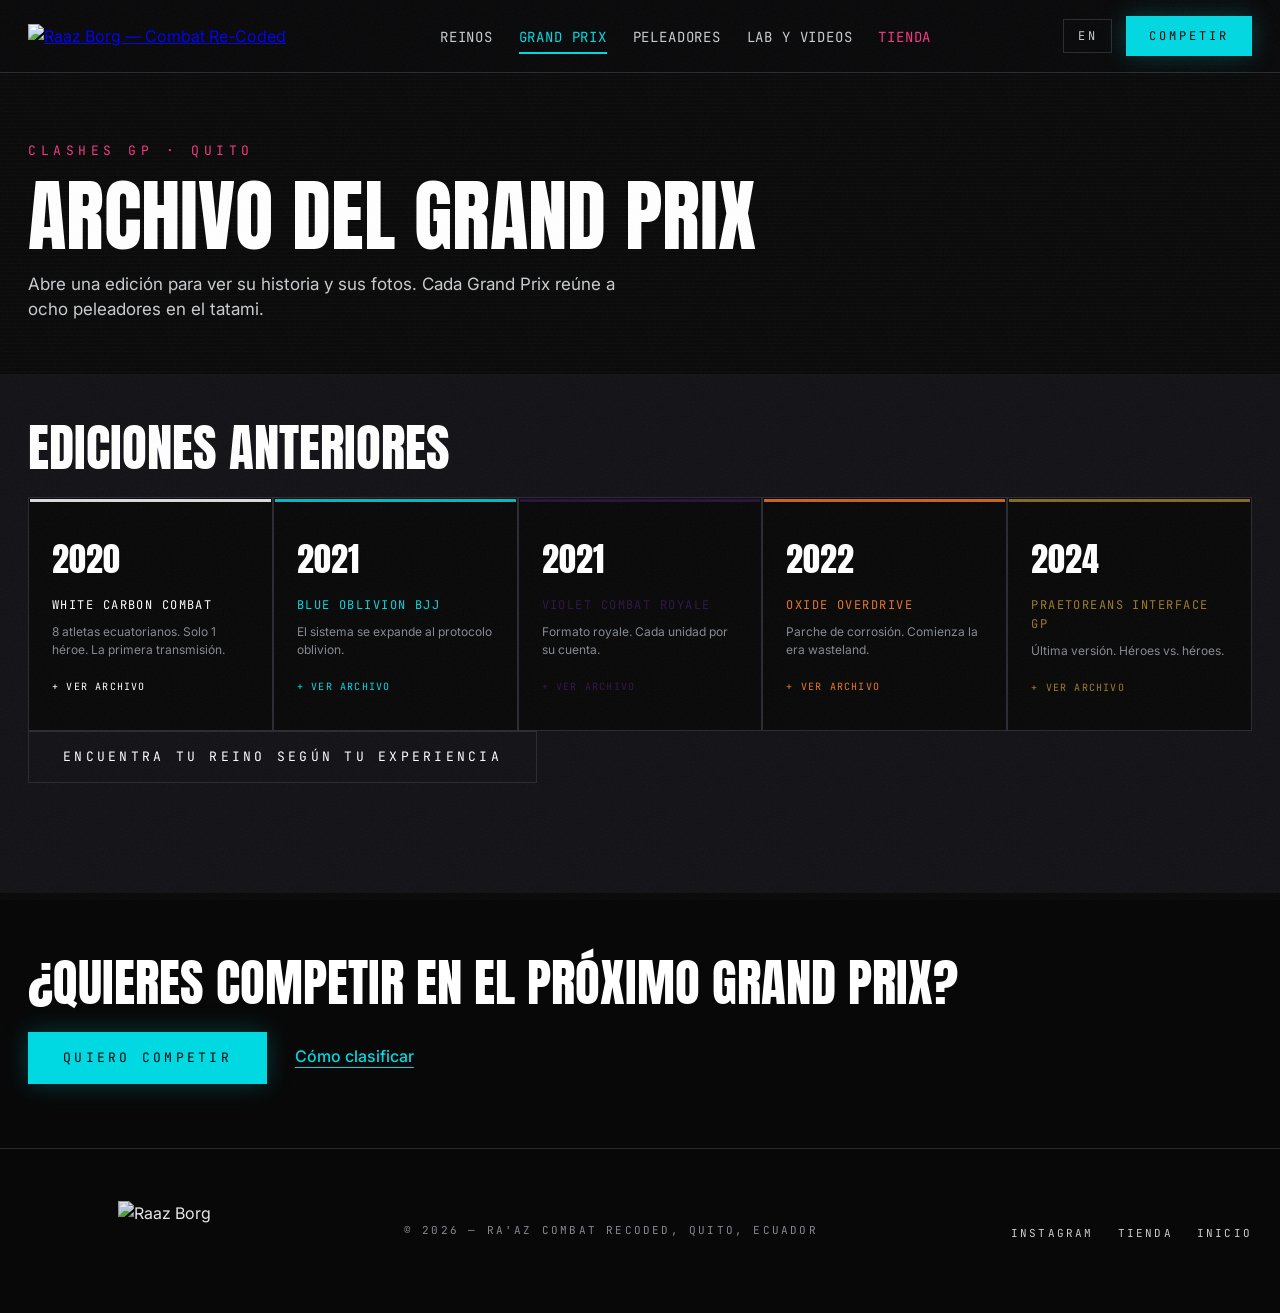
==== commit 7d769c4f: "Simplify the bilingual visitor journey from belt discovery to Grand Prix entry" ====
--- a/clashes.html
+++ b/clashes.html
@@ -3,11 +3,11 @@
 <head>
 <meta charset="UTF-8">
 <meta name="viewport" content="width=device-width, initial-scale=1.0">
-<title>Clashes GP — RAAZ BORG</title>
+<title data-en="Grand Prix archive — RA’AZ BORG">Archivo del Grand Prix — RA’AZ BORG</title>
 <meta name="description" content="Explora la historia del Grand Prix de RA’AZ BORG en Quito." data-en-content="Explore the history of the RA’AZ BORG Grand Prix in Quito.">
 <link rel="preconnect" href="https://fonts.googleapis.com">
 <link href="https://fonts.googleapis.com/css2?family=Anton&family=Inter:wght@400;500;600&family=JetBrains+Mono:wght@400;700&display=swap" rel="stylesheet">
-<link rel="stylesheet" href="css/style.css">
+<link rel="stylesheet" href="css/style.css?v=visitor-flow-1">
 </head>
 <body data-lang="es">
 
@@ -15,15 +15,15 @@
   <div class="nav-inner">
     <a class="nav-logo" href="index.html"><img src="assets/No_Background.png" alt="Raaz Borg — Combat Re-Coded"></a>
     <ul class="nav-links" id="main-nav">
-      <li><a href="index.html#reinos"><span class="lang-es">Reinos</span><span class="lang-en">Realms</span></a></li>
-      <li><a href="fighters.html"><span class="lang-en">FIGHTERS</span><span class="lang-es">PELEADORES</span></a></li>
-      <li><a href="clashes.html" class="active">CLASHES GP</a></li>
-      <li><a href="labs.html">LABS</a></li>
-      <li><a href="shop.html" class="shop-link"><span class="lang-es">TIENDA</span><span class="lang-en">SHOP</span></a></li>
+      <li><a href="index.html#reinos"><span data-en="Realms">Reinos</span></a></li>
+      <li><a href="clashes.html" class="active" aria-current="page">Grand Prix</a></li>
+      <li><a href="fighters.html"><span data-en="Fighters">Peleadores</span></a></li>
+      <li><a href="labs.html"><span data-en="Lab &amp; videos">Lab y videos</span></a></li>
+      <li><a href="shop.html" class="shop-link"><span data-en="Shop">Tienda</span></a></li>
     </ul>
     <div class="nav-right">
       <button class="lang-toggle" id="langToggle" aria-label="Cambiar a inglés">EN</button>
-      <a class="btn btn-acid nav-cta" href="competir.html"><span class="lang-es">Únete</span><span class="lang-en">Join</span></a>
+      <a class="btn btn-acid nav-cta" href="competir.html"><span data-en="Compete">Competir</span></a>
       <button class="burger" id="burger" aria-expanded="false" aria-controls="main-nav" aria-label="Menú" data-en-label="Menu"><span class="lang-es">MENÚ</span><span class="lang-en">MENU</span></button>
     </div>
   </div>
@@ -32,61 +32,15 @@
 <header class="page-hero">
   <div class="scanlines"></div>
   <div class="wrap">
-    <div class="ghost">KUMATES</div>
-    <span class="kicker" data-en="OFFICIAL PRO-LOG">ARCHIVO OFICIAL</span>
-    <h1 class="glitch flicker" data-text="CLASHES GP">CLASHES GP</h1>
-    <p class="lead"><span data-en="Eight warriors compete for the title at each Grand Prix. Explore the five editions held in Quito, from White Carbon Combat to Praetoreans Interface.">Ocho guerreros se disputan el título en cada Grand Prix. Recorre las cinco ediciones celebradas en Quito, desde White Carbon Combat hasta Praetoreans Interface.</span></p>
-
-    <p class="clashes-announcement">
-      <span class="lang-en">MORE GRAND PRIX EVENTS ARE ON THE WAY. THE GRID IS CALLING — ENLIST NOW AND PREPARE FOR YOUR
-        NEXT CHALLENGE.</span>
-      <span class="lang-es">MÁS EVENTOS GRAND PRIX ESTÁN EN CAMINO. LA RED TE LLAMA — INSCRÍBETE AHORA Y PREPÁRATE PARA TU
-        PRÓXIMO DESAFÍO.</span>
-    </p>
+    <span class="kicker">Clashes GP · Quito</span>
+    <h1 data-en="Grand Prix archive">Archivo del Grand Prix</h1>
+    <p class="lead" data-en="Open an edition to explore its history and photos. Each Grand Prix brings eight fighters to the mat.">Abre una edición para ver su historia y sus fotos. Cada Grand Prix reúne a ocho peleadores en el tatami.</p>
   </div>
 </header>
 
-<!-- ==== Ticker ==== -->
-<div class="ticker" aria-hidden="true">
-  <div class="ticker-track">
-    <span data-en="MORE FIGHTS COMING SOON">PRÓXIMAMENTE MÁS COMBATES</span>
-    <span>◈</span>
-    <span data-en="NEW TRANSMISSION PENDING">PRÓXIMA TRANSMISIÓN PENDIENTE</span>
-    <span>◈</span>
-    <span data-en="THE GRID IS EVOLVING">LA RED EVOLUCIONA</span>
-    <span>◈</span>
-    <span data-en="STAY CONNECTED">SIGUE EN CONTACTO</span>
-    <span>◈</span>
-  </div>
-</div>
-
-<!-- ==== Timeline ==== -->
-<section class="dark">
+<section class="dark archive-editions">
   <div class="wrap">
-    <div class="sec-head reveal">
-      <div class="ghost" data-en="TIMELINE">CRONOLOGÍA</div>
-      <span class="kicker cy"><span class="lang-en">SYSTEM CHANGELOG</span><span class="lang-es">HISTORIAL DEL
-          SISTEMA</span></span>
-      <h2>
-        <span class="lang-en">Edition History</span>
-        <span class="lang-es">Historial de Ediciones</span>
-      </h2>
-    </div>
-    <p class="timeline-intro reveal">
-      <span class="lang-en">
-        Five Grand Prix editions. Five chapters in the evolution of RAAZ BORG.
-        Since 2020, each tournament has introduced a new realm, bringing together
-        competitors to test their skills and push the boundaries of combat.
-        Five transmissions completed. The next chapters await.
-      </span>
-      <span class="lang-es">
-        Cinco ediciones Grand Prix. Cinco capítulos en la evolución de RAAZ BORG.
-        Desde 2020, cada torneo ha presentado un nuevo reino, reuniendo a
-        competidores para poner a prueba sus habilidades y superar los límites
-        del combate. Cinco transmisiones completadas. Los próximos capítulos esperan.
-      </span>
-    </p>
-    
+    <div class="section-heading"><h2 data-en="Past editions">Ediciones anteriores</h2></div>
     <!-- ============ INTERACTIVE GP TIMELINE ============ -->
     <div class="timeline reveal">
     
@@ -256,85 +210,11 @@
 </div>
 
 
-<!-- ===== Stay Connected ==== -->
-<section class="upcoming-clashes">
-  <div class="wrap">
-    <div class="upcoming-content reveal">
-
-      <p class="kicker" style="color:var(--cyan);margin-bottom:20px">
-        <span class="lang-en">NEXT TRANSMISSION PENDING</span>
-        <span class="lang-es">PRÓXIMA TRANSMISIÓN PENDIENTE</span>
-      </p>
-
-      <h2>
-        <span class="lang-en">MORE FIGHTS<br>COMING SOON.</span>
-        <span class="lang-es">MÁS COMBATES<br>PRÓXIMAMENTE.</span>
-      </h2>
-
-      <p class="upcoming-description">
-        <span class="lang-en">
-          The Grid is preparing its next chapter.
-          New fighters. New challenges. New realms.
-          Stay connected for the next transmission.
-        </span>
-        <span class="lang-es">
-          La Red prepara su próximo capítulo.
-          Nuevos peleadores. Nuevos desafíos. Nuevos reinos.
-          Mantente conectado para la próxima transmisión.
-        </span>
-      </p>
-
-      <a class="btn btn-acid" href="https://www.instagram.com/raazborg/" target="_blank" rel="noopener">
-        <span class="lang-en">STAY CONNECTED</span>
-        <span class="lang-es">MANTENTE CONECTADO</span>
-      </a>
-
-    </div>
-  </div>  `
-</section>
-
-
-<!-- ==== Featured Clash ==== -->
-<!-- <section>
-  <div class="wrap">
-    <div class="sec-head reveal">
-      <div class="ghost">VS</div>
-      <span class="kicker mag">NEXT TRANSMISSION</span>
-      <h2><span class="lang-en">Featured Clash</span><span class="lang-es">Combate Estelar</span></h2>
-    </div>
-    <div class="split reveal">
-      <div class="img-frame">
-        <img src="assets/fighter-super-choque.jpg" alt="Super Choque poster">
-        <span class="frame-tag">SUPER CHOQUE — UNIT_01</span>
-      </div>
-      <div class="img-frame reveal-d1">
-        <img src="assets/fighter-vice-protocol.jpg" alt="Vice Protocol poster">
-        <span class="frame-tag">VICE PROTOCOL — UNIT_02</span>
-      </div>
-    </div>
-    <div style="text-align:center;margin-top:52px" class="reveal">
-      <p class="kicker" style="color:var(--acid);margin-bottom:10px">THE BÖRG LAB — 21:00 — QUITO</p>
-      <p style="font-family:var(--mono);font-size:13px;color:var(--text-3);letter-spacing:.2em"><span class="lang-en">ONLY ONE LEAVES THE LAB.</span><span class="lang-es">SOLO UNO SALE DEL LAB.</span></p>
-    </div>
-  </div>
-</section> -->
-
-<!-- ==== Enlist ==== -->
-<section class="cta-final" id="enlist">
-  <div class="scanlines"></div>
-  <div class="wrap">
-    <p class="kicker flicker"><span class="lang-en">RECRUITMENT PROTOCOL OPEN</span><span class="lang-es">PROTOCOLO DE RECLUTAMIENTO ABIERTO</span></p>
-    <h2><span class="lang-en">ENTER<br><span class="accent glitch" data-text="THE GRID.">YOUR REALM.</span></span><span class="lang-es">ENTRA A<br><span class="accent glitch" data-text="LA RED.">LA RED.</span></span></h2>
-    <p>
-      <span class="lang-en">Your journey into the Grid starts here. Step into the arena, challenge your limits, and become
-        part of the next generation of RAAZ BORG competitors. Explore the realms and prepare for upcoming tournaments.</span>
-      <span class="lang-es">Tu camino hacia la Red comienza aquí. Entra a la arena, desafía tus límites y forma parte de la
-        próxima generación de competidores de RAAZ BORG. Explora los reinos y prepárate para los próximos torneos.</span>
-  </p>
-    <a class="btn btn-acid" href="competir.html"><span class="lang-es">Quiero competir</span><span class="lang-en">I want to compete</span>
-    </a>
-  </div>
-</section>
+<section class="archive-entry" id="enlist"><div class="wrap">
+  <h2 data-en="Want to enter the next Grand Prix?">¿Quieres competir en el próximo Grand Prix?</h2>
+  <a class="btn btn-acid" href="competir.html" data-en="Apply to compete">Quiero competir</a>
+  <a class="text-link" href="realm-nexus.html" data-en="How to qualify">Cómo clasificar</a>
+</div></section>
 
 <footer>
   <div class="wrap foot">
@@ -348,6 +228,6 @@
   </div>
 </footer>
 
-<script src="js/main.js?v=realm-guide-4"></script>
+<script src="js/main.js?v=visitor-flow-1"></script>
 </body>
 </html>
--- a/css/style.css
+++ b/css/style.css
@@ -430,46 +430,6 @@
   .nexus { padding-top:130px }
 }
 
-/* ============ INTERACTIVE SELECTION PROTOCOL ============ */
-.realm-process { padding:90px 0; background:linear-gradient(135deg,rgba(245,54,131,.06),transparent 50%,rgba(0,216,226,.06)),var(--void) }
-.realm-process-head { text-align:center; max-width:780px; margin:0 auto 50px }
-.realm-process-head .kicker { color:var(--magenta); margin-bottom:18px }
-.realm-process-head h2 { font-size:clamp(46px,6vw,88px); margin-bottom:22px }
-.realm-process-head .accent { color:var(--cyan) }
-.realm-process-head p { color:var(--text-2); line-height:1.8 }
-.process-steps { display:grid; grid-template-columns:repeat(6,minmax(0,1fr)); gap:8px; margin-bottom:28px }
-.process-step { background:var(--carbon); border:1px solid var(--smoke); color:var(--text-2); font-family:var(--mono); font-size:11px; line-height:1.7; padding:16px 8px; cursor:pointer; transition:.25s }
-.process-step .lang-es{display:none}
-body[data-lang="es"] .process-step .lang-en{display:none}
-body[data-lang="es"] .process-step .lang-es{display:block}
-body[data-lang="en"] .process-step .lang-en{display:block}
-.process-step span { display:block; margin-top:6px }
-.process-step:hover { border-color:var(--magenta); transform:translateY(-4px) }
-.process-step.active { border-color:var(--cyan); color:var(--cyan); background:rgba(0,216,226,.08); box-shadow:0 0 20px rgba(0,216,226,.12) }
-.process-display { min-height:320px; background:var(--carbon); border:1px solid var(--smoke); padding:45px; text-align:center }
-.process-number { font-family:var(--mono); font-size:12px; letter-spacing:.2em; color:var(--magenta) }
-.process-display h3 { font-size:clamp(32px,4vw,52px); margin:20px 0 }
-.process-display>p { max-width:650px; margin:0 auto 30px; color:var(--text-2); line-height:1.8 }
-.process-navigation { display:flex; justify-content:center; gap:14px; margin-top:30px }
-.process-outcome[hidden] { display:none }
-.process-outcome { margin:25px auto }
-.process-outcome button { font-family:var(--mono); padding:12px 26px; margin:5px; background:transparent; cursor:pointer }
-.outcome-win { border:1px solid var(--cyan); color:var(--cyan) }
-.outcome-lose { border:1px solid var(--magenta); color:var(--magenta) }
-.outcome-win:hover { background:rgba(0,216,226,.12) }
-.outcome-lose:hover { background:rgba(245,54,131,.12) }
-#outcomeMessage { color:var(--text-2); margin:20px auto; max-width:600px }
-.qualification-rules { margin-top:45px; padding:32px; border-left:3px solid var(--magenta); background:var(--carbon) }
-.qualification-rules h3 { font-size:26px; margin-bottom:18px }
-.qualification-rules p { color:var(--text-2); line-height:1.8; font-size:14px }
-@media(max-width:900px) {
-.process-steps { grid-template-columns:repeat(3,minmax(0,1fr)) }}
-@media(max-width:600px) {
-.process-steps { grid-template-columns:repeat(2,minmax(0,1fr)) }
-.process-display { padding:30px 18px }
-.process-navigation { flex-wrap:wrap }
-.realm-process { padding:65px 0 }}
-
 /* ============ PRODUCT IMAGE LIGHTBOX ============ */
 .product-gallery img { cursor:zoom-in }
 .product-lightbox[hidden] { display:none }
@@ -652,62 +612,6 @@
   border-left:8px solid var(--realm-accent);
 }
 .realm-actions a:hover, .realm-actions a:focus-visible { color:var(--realm-accent) }
-.atlas-related, .atlas-route { scroll-margin-block:144px 32px }
-.atlas-related {
-  display:grid;
-  grid-template-columns:repeat(2,minmax(0,1fr));
-  gap:clamp(12px,2vw,24px);
-  margin-top:clamp(24px,3vw,40px);
-}
-.atlas-route {
-  --route-base:#0e1921;
-  --route-accent:#69cedc;
-  position:relative;
-  isolation:isolate;
-  display:flex;
-  align-items:center;
-  min-height:clamp(110px,11vw,144px);
-  padding:20px clamp(20px,2.2vw,32px);
-  overflow:hidden;
-  border:1px solid #49494f;
-  border-inline-start:3px solid var(--route-accent);
-  background:var(--route-base);
-  color:var(--white);
-  text-decoration:none;
-}
-.route-qualification { --route-base:#201812; --route-accent:#dfaa74 }
-.atlas-route img {
-  position:absolute;
-  z-index:-2;
-  inset-block:0;
-  right:0;
-  width:58%;
-  height:100%;
-  object-fit:cover;
-}
-.atlas-route::before {
-  content:"";
-  position:absolute;
-  z-index:-1;
-  inset:0;
-  background:linear-gradient(90deg,var(--route-base) 45%,transparent 83%);
-}
-.atlas-route span {
-  max-width:58%;
-  font:400 clamp(1.35rem,2.2vw,1.95rem)/1.12 var(--display);
-  text-transform:uppercase;
-  text-wrap:balance;
-}
-.atlas-route:hover, .atlas-route:focus-visible { border-color:var(--route-accent) }
-.atlas-route:focus-visible { outline:2px solid var(--route-accent); outline-offset:4px }
-@media (hover:hover) and (prefers-reduced-motion:no-preference) {
-  .atlas-route img { transition:transform .25s ease-out }
-  .atlas-route:hover img { transform:scale(1.04) }
-}
-@media (max-width:700px) {
-  .atlas-related { grid-template-columns:1fr }
-  .atlas-route { min-height:100px }
-}
 .manual-contact a { color:var(--cyan); text-underline-offset:3px }
 .deck-pager { display:none }
 @media(prefers-reduced-motion:no-preference) {
@@ -808,3 +712,55 @@
   html { scroll-behavior:auto }
   .ticker-track,.glitch::before,.glitch::after,.flicker { animation:none }
 }
+
+/* Visitor navigation and page entrances */
+.nav-links { gap:clamp(14px,2vw,28px) }
+.nav-links a { font-size:.875rem; letter-spacing:.06em; white-space:nowrap }
+.nav-links a, .nav-cta { text-transform:uppercase }
+@media (max-width:1020px) { .nav-links { gap:0 } }
+.home-hero { min-height:min(660px,78svh) }
+.home-hero .hero-title { font-size:clamp(3.4rem,8.7vw,7.9rem) }
+.home-hero .sub { max-width:46ch; font-size:clamp(1rem,1.6vw,1.25rem) }
+.page-hero { padding:clamp(118px,11vw,158px) 0 clamp(24px,4vw,56px) }
+.page-hero h1 { font-size:clamp(2.45rem,6.2vw,5.5rem); text-wrap:balance }
+.page-hero .lead { margin-top:16px }
+.page-hero + section, .shop-background #drop { padding-block-start:clamp(28px,4vw,48px) }
+#reinos, #enlist, #realm-paths, .realm-flip-card { scroll-margin-block-start:110px }
+.text-link { color:var(--cyan); text-underline-offset:.3em; font-size:1rem; font-weight:500 }
+.text-link:hover { color:var(--text) }
+.lab-inquiry { display:inline-block; margin-top:1rem }
+.atlas-heading { margin-bottom:1.25rem }
+.realm-tools { display:flex; justify-content:space-between; align-items:center; gap:1rem 2rem; flex-wrap:wrap; margin-bottom:2rem }
+#belt-finder:not([hidden]) { display:flex; align-items:center; flex-wrap:wrap; gap:.65rem }
+#belt-finder label { font-weight:600 }
+#belt-finder select { color-scheme:dark; background-color:var(--carbon); color:var(--text); border:1px solid #686873; font:inherit; padding:.6rem; max-width:100%; min-height:44px }
+#belt-finder .btn { min-height:44px; padding:.6rem .9rem; font-size:.875rem; letter-spacing:.04em }
+.section-heading { display:flex; justify-content:space-between; align-items:baseline; flex-wrap:wrap; gap:1rem 2rem; margin-bottom:1.5rem }
+.section-heading h2, .qualifying-guide h2, .archive-entry h2 { font-size:clamp(2rem,4vw,3.75rem) }
+.home-roster, .home-directory, .archive-entry { padding:clamp(36px,5vw,72px) 0 }
+.destination-grid { display:grid; grid-template-columns:repeat(3,minmax(0,1fr)); gap:clamp(1.25rem,3vw,2.25rem) }
+.destination { min-width:0; color:var(--text); text-decoration:none }
+.destination img { width:100%; aspect-ratio:2.3; height:auto; object-fit:cover; border-bottom:2px solid var(--cyan); margin-bottom:1rem }
+.destination:last-child img { border-color:var(--magenta) }
+.destination h3 { font-size:clamp(1.65rem,2.4vw,2.3rem) }
+.destination p { color:var(--text-2); margin-top:.45rem }
+.destination:hover h3, .destination:focus-visible h3 { text-decoration:underline; text-underline-offset:.15em }
+.archive-entry .wrap > a { margin:1.5rem 1.5rem 0 0 }
+.nexus { min-height:0; padding:clamp(116px,11vw,156px) 0 clamp(32px,5vw,72px) }
+.nexus-head { text-align:left; padding-bottom:0 }
+.nexus-head > p:not(.kicker) { margin-inline:0; font-size:1.0625rem }
+.qualifying-guide { padding:clamp(2rem,4vw,4rem) 0 0 }
+.qualification-list { padding:0; margin:1.5rem 0 2rem; display:grid; grid-template-columns:repeat(3,minmax(0,1fr)); gap:clamp(20px,3vw,40px); counter-reset:stage; list-style:none }
+.qualification-list li { border-top:1px solid #55555d; padding-top:1rem; counter-increment:stage }
+.qualification-list li::before { content:"0" counter(stage); display:block; margin-bottom:.75rem; font:1rem var(--mono); color:var(--cyan) }
+.qualification-list h3, .qualification-rules h3 { font-size:clamp(1.5rem,2.5vw,2rem) }
+.qualification-list p, .qualification-rules p { color:var(--text-2); margin-top:.6rem; line-height:1.6; max-width:66ch }
+.qualification-rules { padding:1.25rem clamp(1rem,2.5vw,2rem); border-left:2px solid var(--magenta); background:var(--carbon) }
+@media(max-width:700px) {
+  .destination-grid, .qualification-list { grid-template-columns:1fr }
+  .destination img { aspect-ratio:2.6 }
+  .realm-tools { gap:1rem; align-items:start }
+  .realm-tools label { flex-basis:100% }
+  #belt-finder select { min-width:0; flex:1 }
+  #belt-finder { width:100% }
+}
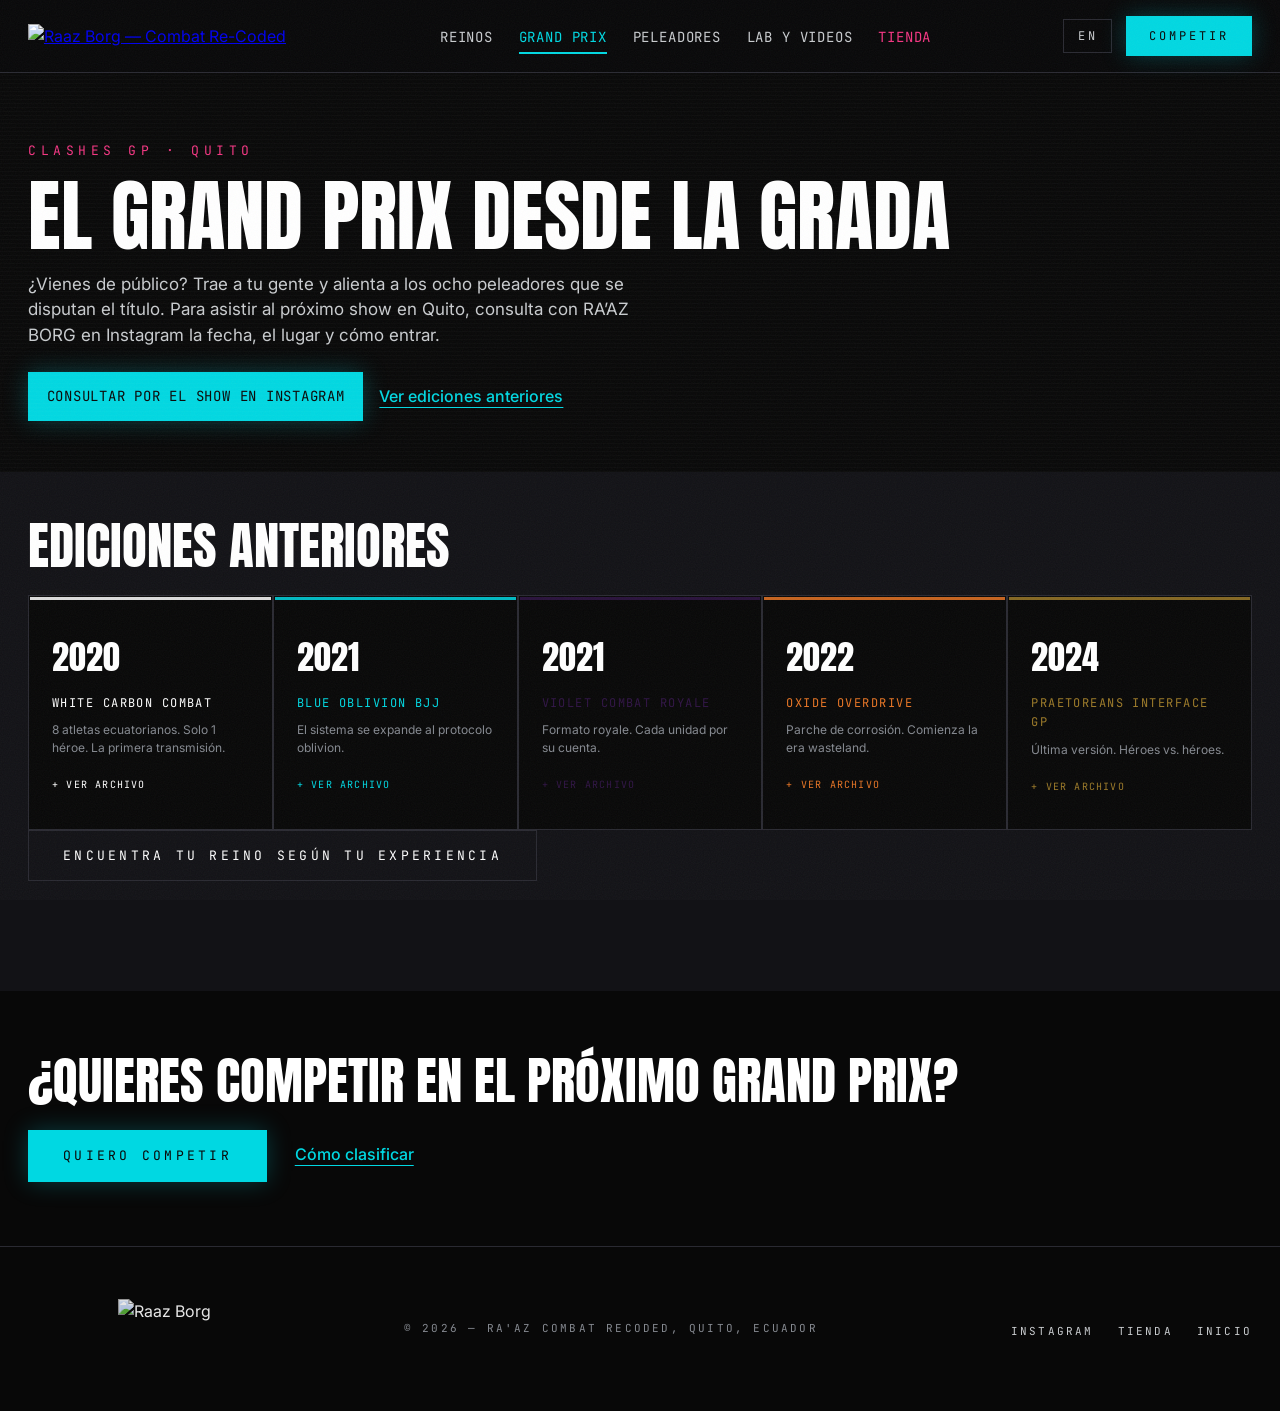
==== commit e9f965d1: "Welcome spectators and feature Quito streetwear alongside the Grand Prix" ====
--- a/clashes.html
+++ b/clashes.html
@@ -3,11 +3,11 @@
 <head>
 <meta charset="UTF-8">
 <meta name="viewport" content="width=device-width, initial-scale=1.0">
-<title data-en="Grand Prix archive — RA’AZ BORG">Archivo del Grand Prix — RA’AZ BORG</title>
-<meta name="description" content="Explora la historia del Grand Prix de RA’AZ BORG en Quito." data-en-content="Explore the history of the RA’AZ BORG Grand Prix in Quito.">
+<title data-en="Grand Prix shows and archive — RA’AZ BORG">Shows y archivo del Grand Prix — RA’AZ BORG</title>
+<meta name="description" content="Consulta cómo asistir al Grand Prix en Quito y recorre el archivo de ediciones anteriores." data-en-content="Find out how to attend a Grand Prix in Quito and explore past editions.">
 <link rel="preconnect" href="https://fonts.googleapis.com">
 <link href="https://fonts.googleapis.com/css2?family=Anton&family=Inter:wght@400;500;600&family=JetBrains+Mono:wght@400;700&display=swap" rel="stylesheet">
-<link rel="stylesheet" href="css/style.css?v=visitor-flow-1">
+<link rel="stylesheet" href="css/style.css?v=show-street-1">
 </head>
 <body data-lang="es">
 
@@ -29,16 +29,20 @@
   </div>
 </nav>
 
-<header class="page-hero">
+<header class="page-hero" id="publico">
   <div class="scanlines"></div>
   <div class="wrap">
     <span class="kicker">Clashes GP · Quito</span>
-    <h1 data-en="Grand Prix archive">Archivo del Grand Prix</h1>
-    <p class="lead" data-en="Open an edition to explore its history and photos. Each Grand Prix brings eight fighters to the mat.">Abre una edición para ver su historia y sus fotos. Cada Grand Prix reúne a ocho peleadores en el tatami.</p>
+    <h1 data-en="At the Grand Prix">El Grand Prix desde la grada</h1>
+    <p class="lead" data-en="Coming to watch? Bring your friends and cheer on the eight fighters competing for the title. For the next show in Quito, ask RA’AZ BORG on Instagram about the date, venue and admission.">¿Vienes de público? Trae a tu gente y alienta a los ocho peleadores que se disputan el título. Para asistir al próximo show en Quito, consulta con RA’AZ BORG en Instagram la fecha, el lugar y cómo entrar.</p>
+    <div class="event-actions">
+      <a class="btn btn-acid" href="https://www.instagram.com/raazborg/" data-en="Ask about the next show on Instagram">Consultar por el show en Instagram</a>
+      <a class="text-link" href="#ediciones" data-en="Explore past editions">Ver ediciones anteriores</a>
+    </div>
   </div>
 </header>
 
-<section class="dark archive-editions">
+<section class="dark archive-editions" id="ediciones">
   <div class="wrap">
     <div class="section-heading"><h2 data-en="Past editions">Ediciones anteriores</h2></div>
     <!-- ============ INTERACTIVE GP TIMELINE ============ -->
--- a/css/style.css
+++ b/css/style.css
@@ -764,3 +764,48 @@
   #belt-finder select { min-width:0; flex:1 }
   #belt-finder { width:100% }
 }
+
+/* The show and the streetwear collection share the front page. */
+.show-cover {
+  padding:clamp(150px,14vw,195px) 0 clamp(38px,5vw,76px);
+  background:linear-gradient(100deg,#0b0a10eb 16%,#13101cbd 56%,#0a1018d6),url("../assets/quito-corridor.webp") center / cover;
+}
+.cover-layout, .street-layout { display:grid; align-items:center; grid-template-columns:minmax(0,.85fr) minmax(0,1.15fr); gap:clamp(1.75rem,5vw,5rem) }
+.cover-copy .kicker, .street-intro .kicker { color:#72e2e8; letter-spacing:.16em; font-size:.875rem; margin-bottom:.85rem }
+.cover-copy h1 { font-size:clamp(3.3rem,6.5vw,6.5rem); line-height:.98 }
+.cover-copy h1 em { display:block; color:#fa86b6; font-style:normal }
+.cover-intro, .street-intro > p:last-child { color:var(--text-2); font-size:clamp(1rem,1.3vw,1.15rem); line-height:1.6; max-width:47ch; margin-top:1.15rem }
+.cover-actions, .event-actions { display:flex; flex-wrap:wrap; align-items:center; gap:.75rem 1rem; margin-top:1.5rem }
+.cover-actions .btn, .event-actions .btn { font-size:.875rem; letter-spacing:.055em; padding:.8rem 1.1rem }
+.cover-realms { display:inline-block; margin-top:1rem }
+.show-film { min-width:0; margin:0 }
+.show-film video { display:block; width:100%; height:auto; aspect-ratio:16/9; background:#09090b; border:1px solid #51505b }
+.show-film figcaption { display:flex; align-items:baseline; justify-content:space-between; flex-wrap:wrap; gap:.45rem 1rem; padding-top:.7rem }
+.show-film figcaption span { font:500 .875rem/1.5 var(--mono); color:var(--text-2) }
+.show-film .text-link { font-size:.9375rem }
+.street-edit { background:#101115; border-block:1px solid #34343d; padding:clamp(30px,4vw,62px) 0 }
+.street-intro .kicker { color:#edbb7b }
+.street-intro h2 { font-size:clamp(2.4rem,4.4vw,4.6rem); max-width:11ch }
+.street-pieces { display:grid; grid-template-columns:repeat(2,minmax(0,1fr)); gap:clamp(.6rem,1.3vw,1.25rem) }
+.street-piece { display:flex; flex-direction:column; align-items:center; justify-content:space-between; padding:clamp(.8rem,1.5vw,1.5rem); color:var(--text); text-decoration:none; background:radial-gradient(ellipse at top,#54402f,#251f1e 80%); border-bottom:2px solid #c7985c }
+.street-piece.tracksuit { background:radial-gradient(ellipse at top,#344653,#191f26 80%); border-color:#72b4c7 }
+.street-piece img { display:block; width:100%; height:clamp(138px,15vw,216px); object-fit:contain }
+.street-piece h3 { font-size:clamp(1.2rem,2.2vw,1.85rem); text-align:center; margin-top:1rem }
+.street-piece:hover h3, .street-piece:focus-visible h3 { text-decoration:underline; text-underline-offset:.18em }
+.screen-archive, .shop-range .p-grid { grid-template-columns:repeat(2,minmax(0,1fr)) }
+.shop-range { max-width:58rem; margin-inline:auto }
+.shop-range h2 { margin-bottom:1.25rem; font-size:clamp(2rem,4.5vw,3.5rem) }
+.shop-range + .shop-range { margin-top:clamp(2.5rem,6vw,5rem) }
+#ediciones, .shop-range, .shop-range .p-card { scroll-margin-top:145px }
+@media(max-width:800px) {
+  .show-cover { padding:clamp(105px,17vw,145px) 0 36px }
+  .cover-layout, .street-layout { grid-template-columns:1fr }
+  .cover-intro, .street-intro > p:last-child { max-width:60ch }
+  .street-intro h2 { max-width:none }
+  .show-film { width:100%; max-width:640px }
+  .street-piece img { height:clamp(135px,35vw,220px) }
+}
+@media(max-width:650px) {
+  .shop-range .p-grid, .screen-archive { grid-template-columns:1fr }
+  #ediciones, .shop-range, .shop-range .p-card { scroll-margin-top:85px }
+}
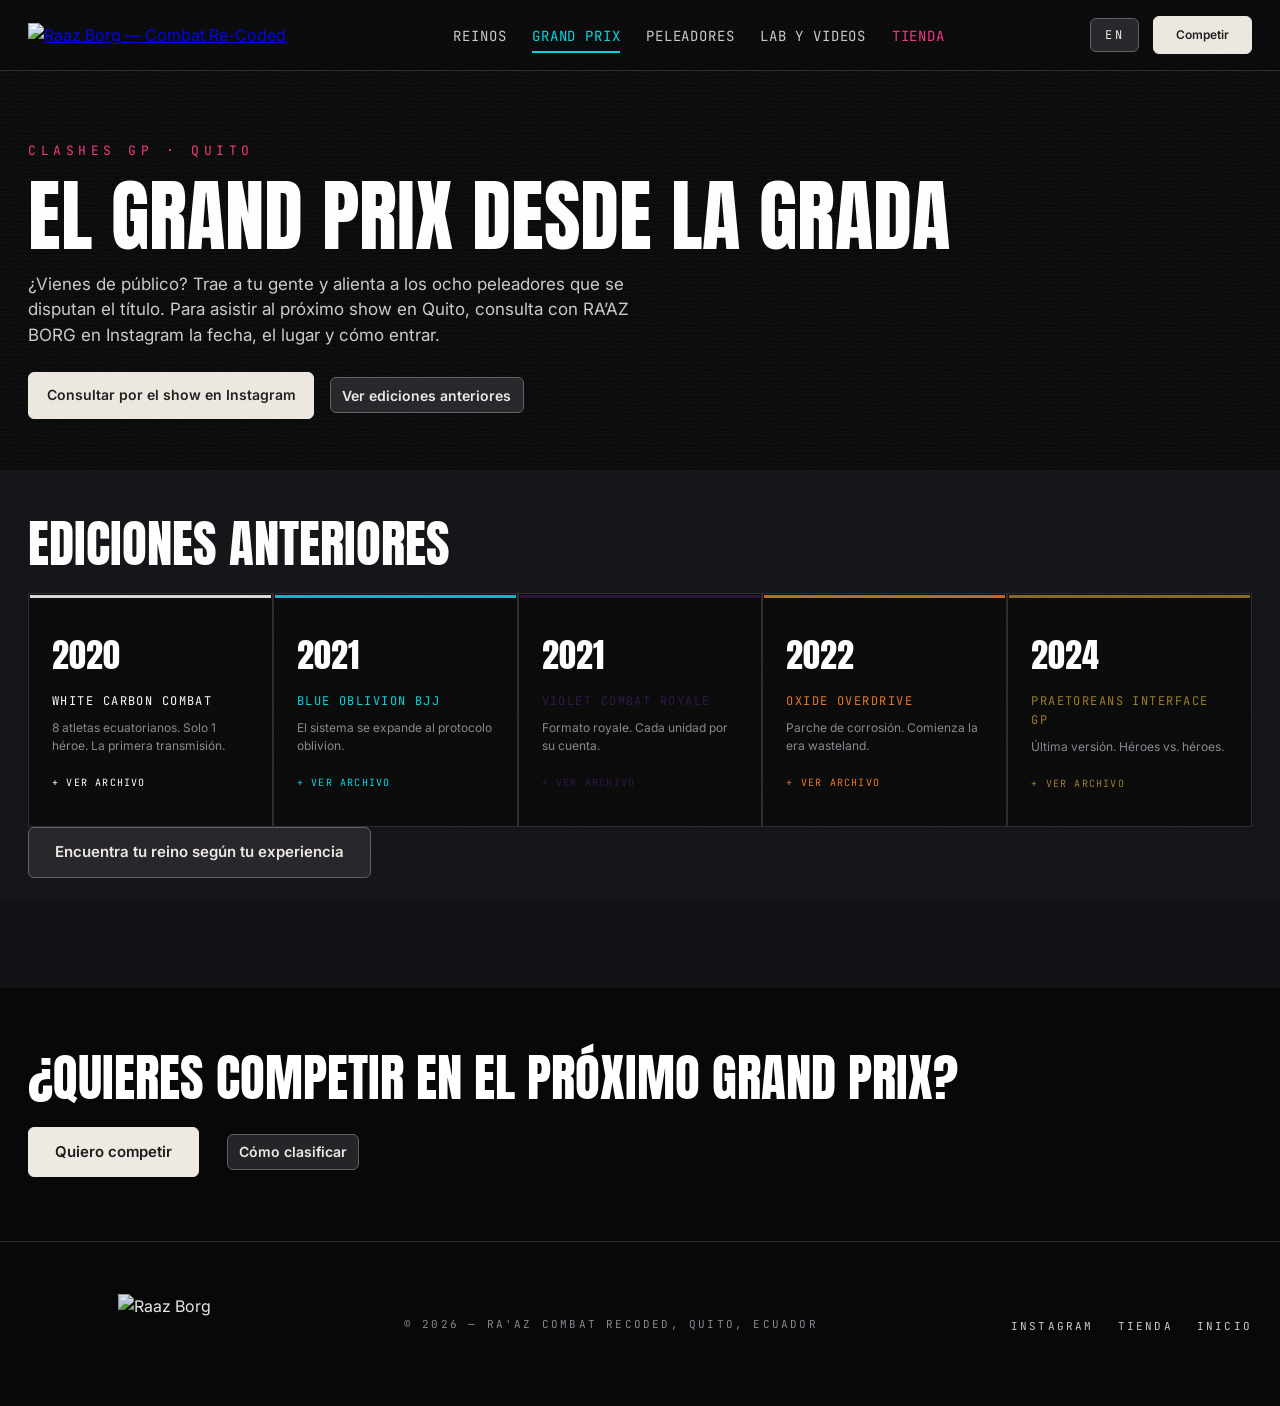
==== commit 21adb814: "Replace neon action styling with compact rounded buttons" ====
--- a/clashes.html
+++ b/clashes.html
@@ -7,7 +7,7 @@
 <meta name="description" content="Consulta cómo asistir al Grand Prix en Quito y recorre el archivo de ediciones anteriores." data-en-content="Find out how to attend a Grand Prix in Quito and explore past editions.">
 <link rel="preconnect" href="https://fonts.googleapis.com">
 <link href="https://fonts.googleapis.com/css2?family=Anton&family=Inter:wght@400;500;600&family=JetBrains+Mono:wght@400;700&display=swap" rel="stylesheet">
-<link rel="stylesheet" href="css/style.css?v=show-street-1">
+<link rel="stylesheet" href="css/style.css?v=button-style-1">
 </head>
 <body data-lang="es">
 
--- a/css/style.css
+++ b/css/style.css
@@ -9,6 +9,8 @@
       #301445 55%,
       #00D8E2 100%); /* Typography colors */
   --text: #FFFFFF; --text-2: #C9CCCF; --text-3: #858990; /* Fonts */
+  --control-fill:#eee9e2; --control-ink:#201c19; --control-surface:#242429;
+  --control-hover:#333238; --control-border:#625e61; --control-radius:6px;
   --display: 'Anton', sans-serif; --body: 'Inter', sans-serif; --mono: 'JetBrains Mono', monospace; }
 * { margin:0; padding:0; box-sizing:border-box }
 html { scroll-behavior:smooth }
@@ -42,15 +44,32 @@
 .nav-links a.shop-link:hover { color:var(--text) }
 .nav-right { display:flex; align-items:center; gap:14px }
 .lang-toggle { font-family:var(--mono); font-size:12px; letter-spacing:.2em; background:none; border:1px solid var(--smoke); color:var(--text-2); padding:8px 14px; cursor:pointer; transition:.2s }
-.lang-toggle:hover { border-color:var(--cyan); color:var(--cyan) }
 .burger { display:none; background:none; border:1px solid var(--smoke); color:var(--text); font-family:var(--mono); font-size:12px; letter-spacing:.15em; padding:8px 12px; cursor:pointer }
-.btn { display:inline-block; font-family:var(--mono); font-size:13px; letter-spacing:.25em; text-transform:uppercase; text-decoration:none; padding:15px 34px; transition:.2s; cursor:pointer; border:1px solid transparent }
-.btn-acid { background:var(--cyan); color:var(--void); border-color:var(--cyan); box-shadow:0 0 24px rgba(0,216,226,.25) }
-.btn-acid:hover { background:transparent; color:var(--cyan) }
-.btn-ghost { background:transparent; color:var(--text); border-color:var(--smoke) }
-.btn-ghost:hover { border-color:var(--magenta); color:var(--magenta) }
-.btn-mag { background:var(--magenta); color:var(--void); border-color:var(--magenta) }
-.btn-mag:hover { background:transparent; color:var(--magenta) }
+.btn {
+  display:inline-block;
+  padding:14px 26px;
+  border:1px solid transparent;
+  border-radius:var(--control-radius);
+  text-decoration:none;
+  font:600 .9375rem/1.35 var(--body);
+  cursor:pointer;
+  transition:background-color .2s, border-color .2s, color .2s;
+}
+.btn-acid, .btn-mag { background:var(--control-fill); color:var(--control-ink); border-color:var(--control-fill) }
+.btn-acid:hover, .btn-mag:hover { background:var(--white); border-color:var(--white) }
+.btn-ghost, .text-link, .encounter-watch {
+  background:var(--control-surface);
+  color:var(--control-fill);
+  border:1px solid var(--control-border);
+}
+.btn-ghost:hover, .text-link:hover, .encounter:hover .encounter-watch, .encounter:focus-visible .encounter-watch {
+  background:var(--control-hover);
+  border-color:#a5a0a0;
+}
+.btn:focus-visible, .text-link:focus-visible, .encounter:focus-visible {
+  outline:2px solid var(--control-fill);
+  outline-offset:3px;
+}
 .nav-cta { padding:10px 22px; font-size:12px }
 
 /* ============ TICKER ============ */
@@ -337,7 +356,6 @@
 .p-row { display:flex; justify-content:space-between; align-items:center; gap:10px; margin-top:auto; padding-top:14px }
 .p-price { font-family: var(--mono); font-size: 16px; color: var(--cyan) }
 .p-cart { font-family: var(--mono); font-size: 11px; letter-spacing: .15em; background: none; border: 1px solid var(--smoke); color: var(--text-2); padding: 8px 14px; cursor: pointer; transition: .2s }
-.p-cart:hover { border-color: var(--cyan); color: var(--cyan) }
 .size-row { display: flex; gap: 6px; margin-bottom: 14px }
 .size-row span { font-family: var(--mono); font-size: 10px; color: var(--text-3); border: 1px solid var(--graphite); padding: 3px 7px }
 /* ============ SHOP PRODUCT UPDATES ============ */
@@ -353,25 +371,19 @@
 .stock-status.low-stock { color: var(--magenta) }
 .selectable-sizes button { font-family: var(--mono); font-size: 11px; color: var(--text-2); border: 1px solid var(--smoke); background: transparent; padding: 8px 12px; cursor: pointer; transition: .2s }
 .selectable-sizes button:hover,
-.selectable-sizes button.selected { border-color: var(--cyan); color: var(--cyan); background: rgba(0, 216, 226, .08) }
+.selectable-sizes button.selected { border-color:#a5a0a0; color:var(--control-fill); background:var(--control-hover) }
 .selectable-sizes button:disabled { opacity: .3; cursor: not-allowed; text-decoration: line-through }
 .shop-order-note { margin:0 0 100px; font-family:var(--mono); font-size:12px; letter-spacing:.15em; color:var(--text-3); text-align:center }
 .order-options { display:flex; gap:8px; flex-wrap:wrap; justify-content:flex-end }
 .order-options .p-cart { font-size:10px; letter-spacing:.08em; padding:10px 12px }
-.order-options .p-cart:first-child { border-color:var(--cyan); color:var(--cyan) }
-.order-options .p-cart:first-child:hover { background:var(--cyan); color:var(--void) }
-.order-options .p-cart:last-child { border-color:var(--magenta); color:var(--magenta) }
-.order-options .p-cart:last-child:hover { background:var(--magenta); color:var(--void) }
 /* ============ PRODUCT IMAGE LIGHTBOX ============ */
 .product-gallery img { cursor:zoom-in }
 .product-lightbox[hidden] { display:none }
 .product-lightbox { position:fixed; inset:0; margin:auto; width:60vw; height:70vh; z-index:2000; background:rgba(12,12,20,.97); display:flex; align-items:center; justify-content:center; padding:55px 65px; border:1px solid var(--cyan); box-shadow:0 0 35px rgba(0,216,226,.2); overflow:hidden }
 .product-lightbox img { display:block; max-width:100%; max-height:100%; width:auto; height:auto; object-fit:contain; transform:scale(0.70); transform-origin:center center; flex-shrink:1; filter:drop-shadow(0 0 20px rgba(0,216,226,.18)) }
 .lightbox-close { position:absolute; top:15px; right:15px; background:none; border:1px solid var(--cyan); color:var(--cyan); font-size:28px; width:42px; height:42px; cursor:pointer; z-index:3; transition:.2s }
-.lightbox-close:hover { background:var(--cyan); color:var(--void) }
 /* ============ LIGHTBOX CAROUSEL ============ */
 .lightbox-arrow { position:absolute; top:50%; transform:translateY(-50%); z-index:3; background:rgba(18,18,22,.8); border:1px solid var(--cyan); color:var(--cyan); width:45px; height:55px; font-size:26px; cursor:pointer; transition:.2s }
-.lightbox-arrow:hover { background:var(--cyan); color:var(--void); box-shadow:0 0 20px rgba(0,216,226,.3) }
 .lightbox-prev { left:15px }
 .lightbox-next { right:15px }
 .lightbox-counter { position:absolute; bottom:15px; left:50%; transform:translateX(-50%); font-family:var(--mono); font-size:13px; letter-spacing:.2em; color:var(--cyan) }
@@ -436,7 +448,6 @@
 .product-lightbox { position:fixed; inset:0; z-index:2000; background:rgba(5,5,12,.94); backdrop-filter:blur(12px); display:flex; align-items:center; justify-content:center; padding:40px }
 .product-lightbox img { max-width:90vw; max-height:85vh; width:auto; height:auto; object-fit:contain; filter:drop-shadow(0 0 25px rgba(0,216,226,.2)) }
 .lightbox-close { position:absolute; top:24px; right:32px; background:none; border:1px solid var(--cyan); color:var(--cyan); font-size:32px; width:52px; height:52px; cursor:pointer; z-index:2; transition:.2s }
-.lightbox-close:hover { background:var(--cyan); color:var(--void) }
 @media(max-width:720px) {.product-lightbox { padding:20px } .product-lightbox img { max-width:95vw; max-height:75vh } .lightbox-close { top:14px; right:14px }}
 
 /* ============ CTA / FOOTER ============ */
@@ -602,16 +613,16 @@
   color:var(--text);
   font:500 .9rem/1.3 var(--body);
   text-underline-offset:.2em;
-  text-decoration-color:var(--realm-accent);
-}
-.realm-actions .realm-enlist { color:var(--realm-accent) }
+  text-decoration-color:var(--control-border);
+}
+
 .realm-video-link::before {
   content:"";
   flex:none;
   border-block:5px solid transparent;
-  border-left:8px solid var(--realm-accent);
-}
-.realm-actions a:hover, .realm-actions a:focus-visible { color:var(--realm-accent) }
+  border-left:8px solid currentColor;
+}
+.realm-actions a:hover, .realm-actions a:focus-visible { text-decoration-color:var(--control-fill) }
 .manual-contact a { color:var(--cyan); text-underline-offset:3px }
 .deck-pager { display:none }
 @media(prefers-reduced-motion:no-preference) {
@@ -646,9 +657,9 @@
     min-height:44px;
     padding:.5rem .9rem;
     border:1px solid #66656b;
-    border-radius:3px;
-    background:transparent;
-    color:var(--text);
+    border-radius:var(--control-radius);
+    background:var(--control-surface);
+    color:var(--control-fill);
     font:inherit;
     cursor:pointer;
   }
@@ -716,7 +727,7 @@
 /* Visitor navigation and page entrances */
 .nav-links { gap:clamp(14px,2vw,28px) }
 .nav-links a { font-size:.875rem; letter-spacing:.06em; white-space:nowrap }
-.nav-links a, .nav-cta { text-transform:uppercase }
+.nav-links a { text-transform:uppercase }
 @media (max-width:1020px) { .nav-links { gap:0 } }
 .home-hero { min-height:min(660px,78svh) }
 .home-hero .hero-title { font-size:clamp(3.4rem,8.7vw,7.9rem) }
@@ -726,15 +737,21 @@
 .page-hero .lead { margin-top:16px }
 .page-hero + section, .shop-background #drop { padding-block-start:clamp(28px,4vw,48px) }
 #reinos, #enlist, #realm-paths, .realm-flip-card { scroll-margin-block-start:110px }
-.text-link { color:var(--cyan); text-underline-offset:.3em; font-size:1rem; font-weight:500 }
-.text-link:hover { color:var(--text) }
+.text-link, .encounter-watch {
+  display:inline-block;
+  border-radius:var(--control-radius);
+  padding:.45rem .7rem;
+  font:600 .875rem/1.4 var(--body);
+  text-decoration:none;
+  transition:background-color .2s, border-color .2s;
+}
 .lab-inquiry { display:inline-block; margin-top:1rem }
 .atlas-heading { margin-bottom:1.25rem }
 .realm-tools { display:flex; justify-content:space-between; align-items:center; gap:1rem 2rem; flex-wrap:wrap; margin-bottom:2rem }
 #belt-finder:not([hidden]) { display:flex; align-items:center; flex-wrap:wrap; gap:.65rem }
 #belt-finder label { font-weight:600 }
 #belt-finder select { color-scheme:dark; background-color:var(--carbon); color:var(--text); border:1px solid #686873; font:inherit; padding:.6rem; max-width:100%; min-height:44px }
-#belt-finder .btn { min-height:44px; padding:.6rem .9rem; font-size:.875rem; letter-spacing:.04em }
+#belt-finder .btn { min-height:44px; padding:.6rem .9rem; font-size:.875rem }
 .section-heading { display:flex; justify-content:space-between; align-items:baseline; flex-wrap:wrap; gap:1rem 2rem; margin-bottom:1.5rem }
 .section-heading h2, .qualifying-guide h2, .archive-entry h2 { font-size:clamp(2rem,4vw,3.75rem) }
 .home-roster, .home-directory, .archive-entry { padding:clamp(36px,5vw,72px) 0 }
@@ -776,7 +793,7 @@
 .cover-copy h1 em { display:block; color:#fa86b6; font-style:normal }
 .cover-intro, .street-intro > p:last-child { color:var(--text-2); font-size:clamp(1rem,1.3vw,1.15rem); line-height:1.6; max-width:47ch; margin-top:1.15rem }
 .cover-actions, .event-actions { display:flex; flex-wrap:wrap; align-items:center; gap:.75rem 1rem; margin-top:1.5rem }
-.cover-actions .btn, .event-actions .btn { font-size:.875rem; letter-spacing:.055em; padding:.8rem 1.1rem }
+.cover-actions .btn, .event-actions .btn { font-size:.875rem; padding:.8rem 1.1rem }
 .cover-realms { display:inline-block; margin-top:1rem }
 .show-film { min-width:0; margin:0 }
 .show-film video { display:block; width:100%; height:auto; aspect-ratio:16/9; background:#09090b; border:1px solid #51505b }
@@ -809,3 +826,28 @@
   .shop-range .p-grid, .screen-archive { grid-template-columns:1fr }
   #ediciones, .shop-range, .shop-range .p-card { scroll-margin-top:85px }
 }
+
+/* Börg Lab video archive */
+#encuentros { scroll-margin-top:135px }
+.encounter { display:flex; flex-direction:column; min-width:0; color:var(--text); text-decoration:none; border:1px solid var(--smoke); background:var(--carbon) }
+.encounter img { display:block; width:100%; height:auto; aspect-ratio:16/9; object-fit:cover; background:#101117 }
+.encounter-caption { flex:1; display:flex; flex-direction:column; align-items:flex-start; justify-content:space-between; gap:.65rem; padding:1rem }
+.encounter-caption h3 { font-size:clamp(1.375rem,2vw,1.85rem); line-height:1.15; text-wrap:balance }
+.encounter-vs { color:var(--text-2) }
+.encounter:hover, .encounter:focus-visible { border-color:var(--control-border) }
+@media (max-width:650px) { #encuentros { scroll-margin-top:80px } }
+
+/* Keep utility controls consistent with the action buttons. */
+.lang-toggle, .burger, .p-cart, .selectable-sizes button, .thumb,
+.gp-archive-nav button, .gp-archive-close, .lightbox-arrow, .lightbox-close {
+  background:var(--control-surface);
+  color:var(--control-fill);
+  border:1px solid var(--control-border);
+  border-radius:var(--control-radius);
+}
+.lang-toggle:hover, .burger:hover, .p-cart:hover, .thumb:hover, .thumb.active,
+.gp-archive-nav button:hover, .gp-archive-close:hover, .lightbox-arrow:hover, .lightbox-close:hover {
+  background:var(--control-hover);
+  border-color:#a5a0a0;
+}
+.selectable-sizes button.selected { background:var(--control-fill); color:var(--control-ink); border-color:var(--control-fill) }
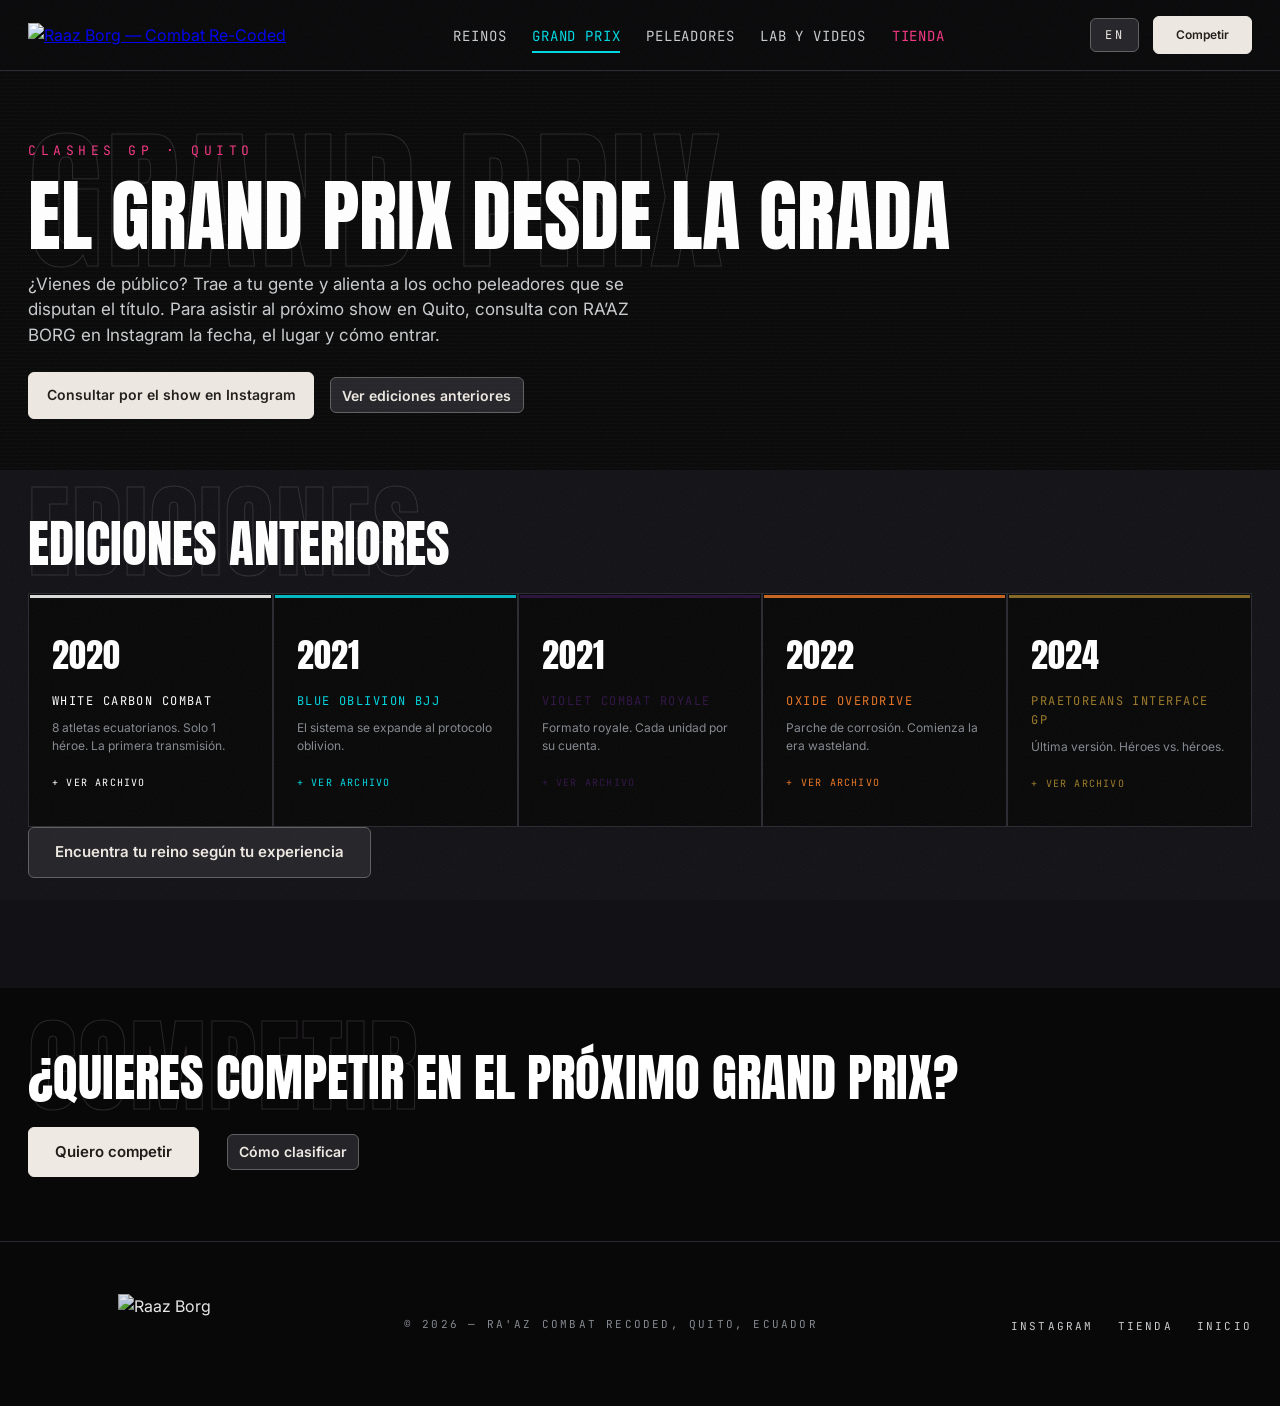
==== commit b86839e3: "Carry Visual World outline typography across page headings" ====
--- a/clashes.html
+++ b/clashes.html
@@ -7,7 +7,7 @@
 <meta name="description" content="Consulta cómo asistir al Grand Prix en Quito y recorre el archivo de ediciones anteriores." data-en-content="Find out how to attend a Grand Prix in Quito and explore past editions.">
 <link rel="preconnect" href="https://fonts.googleapis.com">
 <link href="https://fonts.googleapis.com/css2?family=Anton&family=Inter:wght@400;500;600&family=JetBrains+Mono:wght@400;700&display=swap" rel="stylesheet">
-<link rel="stylesheet" href="css/style.css?v=button-style-1">
+<link rel="stylesheet" href="css/style.css?v=outline-headings-1">
 </head>
 <body data-lang="es">
 
@@ -33,7 +33,7 @@
   <div class="scanlines"></div>
   <div class="wrap">
     <span class="kicker">Clashes GP · Quito</span>
-    <h1 data-en="At the Grand Prix">El Grand Prix desde la grada</h1>
+    <h1 data-heading-outline="GRAND PRIX" data-en="At the Grand Prix">El Grand Prix desde la grada</h1>
     <p class="lead" data-en="Coming to watch? Bring your friends and cheer on the eight fighters competing for the title. For the next show in Quito, ask RA’AZ BORG on Instagram about the date, venue and admission.">¿Vienes de público? Trae a tu gente y alienta a los ocho peleadores que se disputan el título. Para asistir al próximo show en Quito, consulta con RA’AZ BORG en Instagram la fecha, el lugar y cómo entrar.</p>
     <div class="event-actions">
       <a class="btn btn-acid" href="https://www.instagram.com/raazborg/" data-en="Ask about the next show on Instagram">Consultar por el show en Instagram</a>
@@ -44,7 +44,7 @@
 
 <section class="dark archive-editions" id="ediciones">
   <div class="wrap">
-    <div class="section-heading"><h2 data-en="Past editions">Ediciones anteriores</h2></div>
+    <div class="section-heading"><h2 data-heading-outline="EDICIONES" data-heading-outline-en="EDITIONS" data-en="Past editions">Ediciones anteriores</h2></div>
     <!-- ============ INTERACTIVE GP TIMELINE ============ -->
     <div class="timeline reveal">
     
@@ -215,7 +215,7 @@
 
 
 <section class="archive-entry" id="enlist"><div class="wrap">
-  <h2 data-en="Want to enter the next Grand Prix?">¿Quieres competir en el próximo Grand Prix?</h2>
+  <h2 data-heading-outline="COMPETIR" data-heading-outline-en="COMPETE" data-en="Want to enter the next Grand Prix?">¿Quieres competir en el próximo Grand Prix?</h2>
   <a class="btn btn-acid" href="competir.html" data-en="Apply to compete">Quiero competir</a>
   <a class="text-link" href="realm-nexus.html" data-en="How to qualify">Cómo clasificar</a>
 </div></section>
--- a/css/style.css
+++ b/css/style.css
@@ -789,8 +789,15 @@
 }
 .cover-layout, .street-layout { display:grid; align-items:center; grid-template-columns:minmax(0,.85fr) minmax(0,1.15fr); gap:clamp(1.75rem,5vw,5rem) }
 .cover-copy .kicker, .street-intro .kicker { color:#72e2e8; letter-spacing:.16em; font-size:.875rem; margin-bottom:.85rem }
-.cover-copy h1 { font-size:clamp(3.3rem,6.5vw,6.5rem); line-height:.98 }
-.cover-copy h1 em { display:block; color:#fa86b6; font-style:normal }
+.cover-copy h1 {
+  font-family:"Barlow Condensed","Arial Narrow",var(--body);
+  font-size:clamp(3.15rem,6.8vw,6.5rem);
+  font-weight:700;
+  line-height:.92;
+  letter-spacing:-.02em;
+  text-transform:none;
+}
+.cover-line { display:block; color:var(--magenta); text-shadow:0 0 .32em rgba(245,54,131,.24) }
 .cover-intro, .street-intro > p:last-child { color:var(--text-2); font-size:clamp(1rem,1.3vw,1.15rem); line-height:1.6; max-width:47ch; margin-top:1.15rem }
 .cover-actions, .event-actions { display:flex; flex-wrap:wrap; align-items:center; gap:.75rem 1rem; margin-top:1.5rem }
 .cover-actions .btn, .event-actions .btn { font-size:.875rem; padding:.8rem 1.1rem }
@@ -851,3 +858,78 @@
   border-color:#a5a0a0;
 }
 .selectable-sizes button.selected { background:var(--control-fill); color:var(--control-ink); border-color:var(--control-fill) }
+
+/* Featured media leads into the Lab encounter archive. */
+.featured-videos, #encuentros { padding-block:clamp(32px,5vw,72px) }
+.featured-video-grid { display:grid; grid-template-columns:repeat(2,minmax(0,1fr)); gap:clamp(16px,2.5vw,32px) }
+.featured-video { min-width:0; background:var(--carbon); border:1px solid var(--smoke); border-radius:var(--control-radius); overflow:hidden }
+.featured-video video, .featured-video-cover img { display:block; width:100%; height:auto; aspect-ratio:16/9; object-fit:cover; background:#101117 }
+.featured-video-cover { display:block; position:relative }
+.featured-video-cover .encounter-watch { position:absolute; inset:auto auto .85rem .85rem }
+.featured-video-cover:hover .encounter-watch, .featured-video-cover:focus-visible .encounter-watch { background:var(--control-hover); border-color:#a5a0a0 }
+.featured-video-cover:focus-visible { outline:2px solid var(--control-fill); outline-offset:-3px }
+.featured-video-copy { padding:clamp(.9rem,2vw,1.5rem) }
+.featured-video-copy h3 { font-size:clamp(1.5rem,3vw,2.25rem) }
+.featured-video-copy p { color:var(--text-2); margin-top:.55rem; max-width:57ch }
+@media (max-width:680px) { .featured-video-grid { grid-template-columns:1fr } }
+
+.lab-play[hidden] { display:none }
+.lab-transmissions { padding-block:clamp(32px,5vw,72px); border-top:1px solid var(--smoke) }
+#transmisiones { scroll-margin-top:135px }
+.transmissions-intro { margin-bottom:1.25rem; color:var(--text-2) }
+.transmission { max-width:720px }
+.lab-player { min-width:0; background:var(--carbon); border:1px solid var(--smoke) }
+.lab-player iframe { display:block; width:100%; aspect-ratio:16/9; border:0 }
+.lab-player-actions { display:flex; flex-wrap:wrap; gap:.5rem; padding:.75rem }
+.lab-player-actions button { cursor:pointer }
+
+/* Visual World lightbox */
+#mundo-visual { scroll-margin-top:105px }
+#mundo-visual .m-item { display:block; cursor:zoom-in; background:var(--carbon); text-align:left }
+#mundo-visual .m-item:focus-visible { outline:2px solid var(--control-fill); outline-offset:3px }
+.visual-gallery { position:fixed; inset:0; margin:auto; width:min(94vw,980px); max-height:94dvh; padding:0; border:1px solid var(--control-border); border-radius:12px; background:var(--carbon); color:var(--text) }
+.visual-gallery::backdrop { background:rgba(6,6,10,.87) }
+.visual-gallery-inner { display:grid; gap:.55rem; padding:clamp(.55rem,2vw,1rem) }
+.visual-gallery-close { justify-self:end }
+.visual-gallery-image { width:100%; height:min(65dvh,680px); object-fit:contain; background:#09090d }
+.visual-gallery figcaption { padding:.55rem .25rem 0; text-align:center; font-size:.9rem }
+.visual-gallery-controls { display:flex; justify-content:center; gap:.75rem }
+.visual-gallery button { cursor:pointer }
+
+/* Decorative heading typography, inspired by the Visual World masthead. */
+[data-heading-outline] {
+  position:relative;
+  isolation:isolate;
+}
+[data-heading-outline]::before {
+  content:attr(data-heading-outline) / "";
+  position:absolute;
+  z-index:-1;
+  inset-inline:0;
+  top:50%;
+  transform:translateY(-59%);
+  overflow:hidden;
+  white-space:nowrap;
+  pointer-events:none;
+  user-select:none;
+  font:400 clamp(3.65rem,8vw,8rem)/1.12 var(--display);
+  letter-spacing:.02em;
+  text-align:inherit;
+  text-transform:uppercase;
+  color:transparent;
+  -webkit-text-stroke:1px rgba(184,160,184,.20);
+}
+html[lang="en"] [data-heading-outline-en]::before {
+  content:attr(data-heading-outline-en) / "";
+}
+h1[data-heading-outline]::before {
+  font-size:clamp(4.7rem,12vw,13rem);
+}
+.street-intro h2[data-heading-outline]::before {
+  inset-inline-end:-1em;
+}
+@media (max-width:650px) {
+  [data-heading-outline]::before {
+    -webkit-text-stroke-color:rgba(184,160,184,.16);
+  }
+}
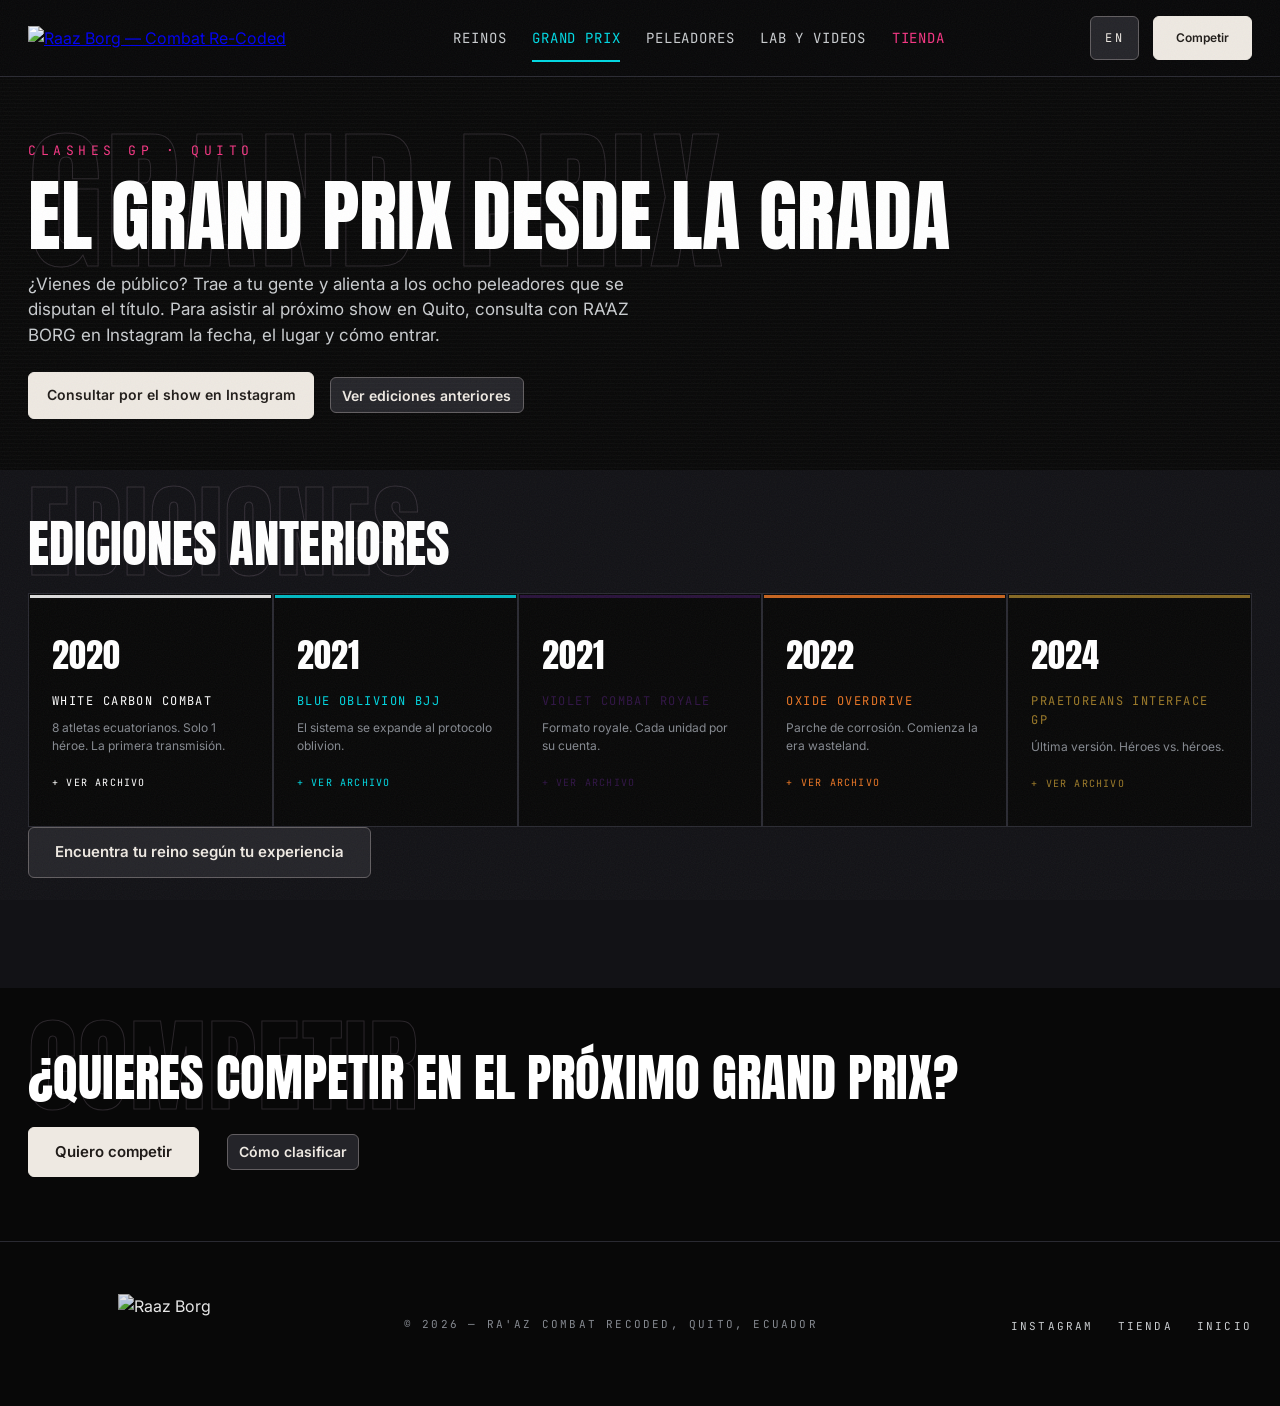
==== commit 8bc12f53: "Streamline the Lab archive and storefront, and map the athlete account rollout" ====
--- a/clashes.html
+++ b/clashes.html
@@ -7,9 +7,10 @@
 <meta name="description" content="Consulta cómo asistir al Grand Prix en Quito y recorre el archivo de ediciones anteriores." data-en-content="Find out how to attend a Grand Prix in Quito and explore past editions.">
 <link rel="preconnect" href="https://fonts.googleapis.com">
 <link href="https://fonts.googleapis.com/css2?family=Anton&family=Inter:wght@400;500;600&family=JetBrains+Mono:wght@400;700&display=swap" rel="stylesheet">
-<link rel="stylesheet" href="css/style.css?v=outline-headings-1">
+<link rel="stylesheet" href="css/style.css?v=archive-1">
 </head>
 <body data-lang="es">
+<a class="skip-link" href="#contenido" data-en="Skip to content">Saltar al contenido</a>
 
 <nav>
   <div class="nav-inner">
@@ -29,6 +30,7 @@
   </div>
 </nav>
 
+<main id="contenido" tabindex="-1">
 <header class="page-hero" id="publico">
   <div class="scanlines"></div>
   <div class="wrap">
@@ -220,6 +222,8 @@
   <a class="text-link" href="realm-nexus.html" data-en="How to qualify">Cómo clasificar</a>
 </div></section>
 
+</main>
+
 <footer>
   <div class="wrap foot">
     <img src="assets/Isotipo.png" alt="Raaz Borg">
@@ -232,6 +236,6 @@
   </div>
 </footer>
 
-<script src="js/main.js?v=visitor-flow-1"></script>
+<script src="js/main.js?v=archive-1"></script>
 </body>
 </html>
--- a/css/style.css
+++ b/css/style.css
@@ -57,16 +57,16 @@
 }
 .btn-acid, .btn-mag { background:var(--control-fill); color:var(--control-ink); border-color:var(--control-fill) }
 .btn-acid:hover, .btn-mag:hover { background:var(--white); border-color:var(--white) }
-.btn-ghost, .text-link, .encounter-watch {
+.btn-ghost, .text-link {
   background:var(--control-surface);
   color:var(--control-fill);
   border:1px solid var(--control-border);
 }
-.btn-ghost:hover, .text-link:hover, .encounter:hover .encounter-watch, .encounter:focus-visible .encounter-watch {
+.btn-ghost:hover, .text-link:hover {
   background:var(--control-hover);
   border-color:#a5a0a0;
 }
-.btn:focus-visible, .text-link:focus-visible, .encounter:focus-visible {
+.btn:focus-visible, .text-link:focus-visible {
   outline:2px solid var(--control-fill);
   outline-offset:3px;
 }
@@ -109,13 +109,14 @@
 .f-grid.cols3 { grid-template-columns:repeat(3,1fr) }
 .f-card { position:relative; background:var(--carbon); border:1px solid var(--smoke); overflow:hidden; text-decoration:none; color:var(--text) }
 .f-card .f-photo { aspect-ratio:3/4; overflow:hidden; position:relative }
-.f-card .f-photo img { width:100%; height:100%; object-fit:cover; filter:grayscale(.55) contrast(1.05); transition:filter .35s,transform .45s }
-.f-card:hover .f-photo img { filter:grayscale(0) saturate(1.2); transform:scale(1.045) }
+.f-card .f-photo img, .lab-video-thumb img { width:100%; height:100%; object-fit:cover; filter:grayscale(.55) contrast(1.05); transition:filter .35s,transform .45s }
+.f-card:hover .f-photo img, .f-card:focus-visible .f-photo img,
+.lab-play:hover .lab-video-thumb img, .lab-play:focus-visible .lab-video-thumb img { filter:grayscale(0) saturate(1.2); transform:scale(1.045) }
 .f-card .f-photo::after { content:""; position:absolute; inset:0; background:linear-gradient(to top,rgba(8,8,10,.92) 0%,transparent 45%) }
-.f-card .corner { position:absolute; width:22px; height:22px; border:2px solid var(--cyan); z-index:3; opacity:0; transition:opacity .25s }
-.f-card .c-tl { top:10px; left:10px; border-right:none; border-bottom:none }
-.f-card .c-br { bottom:10px; right:10px; border-left:none; border-top:none }
-.f-card:hover .corner { opacity:1 }
+.f-card .corner, .lab-video-thumb .corner { position:absolute; width:22px; height:22px; border:2px solid var(--cyan); z-index:3; opacity:0; transition:opacity .25s }
+.f-card .c-tl, .lab-video-thumb .c-tl { top:10px; left:10px; border-right:none; border-bottom:none }
+.f-card .c-br, .lab-video-thumb .c-br { bottom:10px; right:10px; border-left:none; border-top:none }
+.f-card:hover .corner, .f-card:focus-visible .corner, .lab-play:hover .corner, .lab-play:focus-visible .corner { opacity:1 }
 .f-card .f-tag { position:absolute; top:14px; left:14px; z-index:2; font-family:var(--mono); font-size:10px; letter-spacing:.22em; color:var(--void); background:var(--cyan); padding:4px 10px }
 .f-card .f-info { position:absolute; bottom:0; left:0; right:0; z-index:2; padding:20px }
 .f-card h3 { font-size:30px; margin-bottom:4px }
@@ -376,28 +377,25 @@
 .shop-order-note { margin:0 0 100px; font-family:var(--mono); font-size:12px; letter-spacing:.15em; color:var(--text-3); text-align:center }
 .order-options { display:flex; gap:8px; flex-wrap:wrap; justify-content:flex-end }
 .order-options .p-cart { font-size:10px; letter-spacing:.08em; padding:10px 12px }
-/* ============ PRODUCT IMAGE LIGHTBOX ============ */
-.product-gallery img { cursor:zoom-in }
-.product-lightbox[hidden] { display:none }
-.product-lightbox { position:fixed; inset:0; margin:auto; width:60vw; height:70vh; z-index:2000; background:rgba(12,12,20,.97); display:flex; align-items:center; justify-content:center; padding:55px 65px; border:1px solid var(--cyan); box-shadow:0 0 35px rgba(0,216,226,.2); overflow:hidden }
-.product-lightbox img { display:block; max-width:100%; max-height:100%; width:auto; height:auto; object-fit:contain; transform:scale(0.70); transform-origin:center center; flex-shrink:1; filter:drop-shadow(0 0 20px rgba(0,216,226,.18)) }
-.lightbox-close { position:absolute; top:15px; right:15px; background:none; border:1px solid var(--cyan); color:var(--cyan); font-size:28px; width:42px; height:42px; cursor:pointer; z-index:3; transition:.2s }
-/* ============ LIGHTBOX CAROUSEL ============ */
-.lightbox-arrow { position:absolute; top:50%; transform:translateY(-50%); z-index:3; background:rgba(18,18,22,.8); border:1px solid var(--cyan); color:var(--cyan); width:45px; height:55px; font-size:26px; cursor:pointer; transition:.2s }
-.lightbox-prev { left:15px }
-.lightbox-next { right:15px }
-.lightbox-counter { position:absolute; bottom:15px; left:50%; transform:translateX(-50%); font-family:var(--mono); font-size:13px; letter-spacing:.2em; color:var(--cyan) }
+/* Product detail uses the same graphite frame as the media player. */
+.product-gallery { display:block; width:100%; border:0; cursor:zoom-in }
+.product-gallery:focus-visible { outline-offset:-3px }
+.product-lightbox {
+  position:fixed; inset:0; margin:auto; width:min(94vw,960px); height:min(86dvh,850px);
+  padding:3.5rem clamp(2.75rem,6vw,5rem); border:1px solid var(--control-border);
+  border-radius:var(--control-radius); background:var(--carbon); color:var(--text);
+}
+.product-lightbox[open] { display:grid; place-items:center }
+.product-lightbox::backdrop, .visual-gallery::backdrop { background:rgba(6,6,10,.88) }
+.product-lightbox img { display:block; width:100%; height:100%; min-height:0; object-fit:contain }
+.lightbox-close, .lightbox-arrow { position:absolute; width:44px; height:44px; font-size:1.5rem; cursor:pointer }
+.lightbox-close { right:.5rem; top:.5rem }
+.lightbox-arrow { top:50%; transform:translateY(-50%) }
+.lightbox-prev { left:.25rem }
+.lightbox-next { right:.25rem }
+.lightbox-counter { position:absolute; bottom:.75rem; font:.875rem var(--mono); color:var(--grey) }
 .lightbox-arrow[hidden] { display:none }
-/* ============ MOBILE LIGHTBOX ============ */
-@media(max-width:720px) {
- .product-lightbox img { transform:scale(0.75) }
-.product-lightbox img { max-width:85%; max-height:70%; width:auto; height:auto; object-fit:contain }
-.lightbox-close { top:10px; right:10px }
-.lightbox-arrow { width:35px; height:45px; font-size:20px }
-.lightbox-prev { left:5px }
-.lightbox-next { right:5px }
-.lightbox-counter { bottom:10px }
- }
+
 /* ============ LAB CARDS / MEDIA ============ */
 .lab-grid { display:grid; grid-template-columns:repeat(3,1fr); gap:22px }
 .lab-card { background:var(--carbon); border:1px solid var(--smoke); padding:32px; transition:border-color .2s; position:relative; overflow:hidden }
@@ -442,13 +440,7 @@
   .nexus { padding-top:130px }
 }
 
-/* ============ PRODUCT IMAGE LIGHTBOX ============ */
-.product-gallery img { cursor:zoom-in }
-.product-lightbox[hidden] { display:none }
-.product-lightbox { position:fixed; inset:0; z-index:2000; background:rgba(5,5,12,.94); backdrop-filter:blur(12px); display:flex; align-items:center; justify-content:center; padding:40px }
-.product-lightbox img { max-width:90vw; max-height:85vh; width:auto; height:auto; object-fit:contain; filter:drop-shadow(0 0 25px rgba(0,216,226,.2)) }
-.lightbox-close { position:absolute; top:24px; right:32px; background:none; border:1px solid var(--cyan); color:var(--cyan); font-size:32px; width:52px; height:52px; cursor:pointer; z-index:2; transition:.2s }
-@media(max-width:720px) {.product-lightbox { padding:20px } .product-lightbox img { max-width:95vw; max-height:75vh } .lightbox-close { top:14px; right:14px }}
+
 
 /* ============ CTA / FOOTER ============ */
 .cta-final { text-align:center; padding:100px; position:relative; overflow:hidden }
@@ -492,7 +484,7 @@
 /* Keep the translated copy and visual effects out of each other's reading order. */
 body[data-lang="en"] .lang-es, body[data-lang="es"] .lang-en { display:none !important }
 .glitch::before, .glitch::after { content:""; content:attr(data-text) / "" }
-[id^="realm-"], [id^="gp-"], [id^="fighter-"], #reinos, #oxide-media, #nimbol-media { scroll-margin-top:100px }
+[id^="realm-"], [id^="gp-"], [id^="fighter-"], #reinos, #oxide-media, #oxide-playlist, #nimbol-media { scroll-margin-top:100px }
 .home-hero { min-height:min(780px,90svh) }
 .home-hero .hero-content { width:100%; padding:145px 28px 52px }
 .home-hero .hero-bg::after { background:linear-gradient(90deg,#08080aef 0%,#08080a99 52%,#08080a20),linear-gradient(0deg,var(--void),transparent 44%) }
@@ -737,7 +729,7 @@
 .page-hero .lead { margin-top:16px }
 .page-hero + section, .shop-background #drop { padding-block-start:clamp(28px,4vw,48px) }
 #reinos, #enlist, #realm-paths, .realm-flip-card { scroll-margin-block-start:110px }
-.text-link, .encounter-watch {
+.text-link {
   display:inline-block;
   border-radius:var(--control-radius);
   padding:.45rem .7rem;
@@ -808,11 +800,11 @@
 .show-film figcaption span { font:500 .875rem/1.5 var(--mono); color:var(--text-2) }
 .show-film .text-link { font-size:.9375rem }
 .street-edit { background:#101115; border-block:1px solid #34343d; padding:clamp(30px,4vw,62px) 0 }
-.street-intro .kicker { color:#edbb7b }
+.street-intro .kicker { color:var(--grey) }
 .street-intro h2 { font-size:clamp(2.4rem,4.4vw,4.6rem); max-width:11ch }
 .street-pieces { display:grid; grid-template-columns:repeat(2,minmax(0,1fr)); gap:clamp(.6rem,1.3vw,1.25rem) }
-.street-piece { display:flex; flex-direction:column; align-items:center; justify-content:space-between; padding:clamp(.8rem,1.5vw,1.5rem); color:var(--text); text-decoration:none; background:radial-gradient(ellipse at top,#54402f,#251f1e 80%); border-bottom:2px solid #c7985c }
-.street-piece.tracksuit { background:radial-gradient(ellipse at top,#344653,#191f26 80%); border-color:#72b4c7 }
+.street-piece { display:flex; flex-direction:column; align-items:center; justify-content:space-between; padding:clamp(.8rem,1.5vw,1.5rem); color:var(--text); text-decoration:none; background:radial-gradient(ellipse at top,var(--graphite),var(--carbon) 80%); border-bottom:2px solid var(--magenta) }
+.street-piece.tracksuit { border-color:var(--cyan) }
 .street-piece img { display:block; width:100%; height:clamp(138px,15vw,216px); object-fit:contain }
 .street-piece h3 { font-size:clamp(1.2rem,2.2vw,1.85rem); text-align:center; margin-top:1rem }
 .street-piece:hover h3, .street-piece:focus-visible h3 { text-decoration:underline; text-underline-offset:.18em }
@@ -834,15 +826,7 @@
   #ediciones, .shop-range, .shop-range .p-card { scroll-margin-top:85px }
 }
 
-/* Börg Lab video archive */
-#encuentros { scroll-margin-top:135px }
-.encounter { display:flex; flex-direction:column; min-width:0; color:var(--text); text-decoration:none; border:1px solid var(--smoke); background:var(--carbon) }
-.encounter img { display:block; width:100%; height:auto; aspect-ratio:16/9; object-fit:cover; background:#101117 }
-.encounter-caption { flex:1; display:flex; flex-direction:column; align-items:flex-start; justify-content:space-between; gap:.65rem; padding:1rem }
-.encounter-caption h3 { font-size:clamp(1.375rem,2vw,1.85rem); line-height:1.15; text-wrap:balance }
-.encounter-vs { color:var(--text-2) }
-.encounter:hover, .encounter:focus-visible { border-color:var(--control-border) }
-@media (max-width:650px) { #encuentros { scroll-margin-top:80px } }
+
 
 /* Keep utility controls consistent with the action buttons. */
 .lang-toggle, .burger, .p-cart, .selectable-sizes button, .thumb,
@@ -859,32 +843,91 @@
 }
 .selectable-sizes button.selected { background:var(--control-fill); color:var(--control-ink); border-color:var(--control-fill) }
 
-/* Featured media leads into the Lab encounter archive. */
-.featured-videos, #encuentros { padding-block:clamp(32px,5vw,72px) }
-.featured-video-grid { display:grid; grid-template-columns:repeat(2,minmax(0,1fr)); gap:clamp(16px,2.5vw,32px) }
-.featured-video { min-width:0; background:var(--carbon); border:1px solid var(--smoke); border-radius:var(--control-radius); overflow:hidden }
-.featured-video video, .featured-video-cover img { display:block; width:100%; height:auto; aspect-ratio:16/9; object-fit:cover; background:#101117 }
-.featured-video-cover { display:block; position:relative }
-.featured-video-cover .encounter-watch { position:absolute; inset:auto auto .85rem .85rem }
-.featured-video-cover:hover .encounter-watch, .featured-video-cover:focus-visible .encounter-watch { background:var(--control-hover); border-color:#a5a0a0 }
-.featured-video-cover:focus-visible { outline:2px solid var(--control-fill); outline-offset:-3px }
-.featured-video-copy { padding:clamp(.9rem,2vw,1.5rem) }
-.featured-video-copy h3 { font-size:clamp(1.5rem,3vw,2.25rem) }
-.featured-video-copy p { color:var(--text-2); margin-top:.55rem; max-width:57ch }
-@media (max-width:680px) { .featured-video-grid { grid-template-columns:1fr } }
-
-.lab-play[hidden] { display:none }
-.lab-transmissions { padding-block:clamp(32px,5vw,72px); border-top:1px solid var(--smoke) }
-#transmisiones { scroll-margin-top:135px }
-.transmissions-intro { margin-bottom:1.25rem; color:var(--text-2) }
-.transmission { max-width:720px }
-.lab-player { min-width:0; background:var(--carbon); border:1px solid var(--smoke) }
-.lab-player iframe { display:block; width:100%; aspect-ratio:16/9; border:0 }
+/* Browse the Lab as a compact archive. One link opens each entire card. */
+.lab-intro {
+  display:grid; grid-template-columns:minmax(0,2fr) minmax(14rem,.85fr);
+  align-items:end; gap:clamp(1.5rem,5vw,5rem);
+}
+.lab-index { display:grid; grid-template-columns:1fr 1fr; align-self:end; border-top:1px solid var(--control-border) }
+.lab-index a {
+  display:flex; align-items:center; gap:.55rem; min-height:48px;
+  padding:.45rem .25rem; border-bottom:1px solid var(--smoke);
+  color:var(--grey); font:500 .875rem/1.4 var(--body); text-decoration:none;
+}
+.lab-index a::before { content:""; width:.55rem; height:2px; flex:none; background:var(--cyan) }
+.lab-index a:nth-child(even)::before { background:var(--magenta) }
+.lab-index a:hover, .lab-index a:focus-visible { color:var(--white); text-decoration:underline; text-underline-offset:.22em }
+#destacados, #encuentros, #transmisiones, #mundo-visual {
+  padding-block:clamp(2rem,4vw,3.75rem); scroll-margin-top:120px; border-top:1px solid var(--smoke);
+}
+.media-grid { display:grid; grid-template-columns:repeat(4,minmax(0,1fr)); gap:clamp(.7rem,1.5vw,1.2rem) }
+.transmission-grid { grid-template-columns:repeat(3,minmax(0,1fr)) }
+.transmissions-intro { color:var(--grey); margin-bottom:1.25rem }
+.lab-play {
+  display:flex; flex-direction:column; min-width:0; border:1px solid var(--smoke);
+  border-radius:var(--control-radius); overflow:hidden; background:var(--carbon);
+  color:var(--text); text-decoration:none; transition:border-color .2s,background-color .2s;
+}
+.lab-play:hover, .lab-play:focus-visible { background:var(--graphite); border-color:var(--control-border) }
+.lab-play:focus-visible { outline:2px solid var(--cyan); outline-offset:3px }
+.lab-video-thumb { display:block; position:relative; overflow:hidden; aspect-ratio:16/9; background:var(--graphite) }
+.lab-video-thumb::after {
+  content:""; position:absolute; left:.6rem; bottom:.6rem; width:1.8rem; height:1.5rem;
+  border:1px solid var(--control-border); border-radius:4px; background:var(--carbon);
+}
+.lab-video-thumb::before {
+  content:""; position:absolute; left:1.32rem; bottom:1.03rem; z-index:2;
+  border-left:.52rem solid var(--white); border-block:.34rem solid transparent;
+}
+.lab-video-thumb .corner { width:17px; height:17px; opacity:.8 }
+.f-card .c-br, .lab-video-thumb .c-br { border-color:var(--magenta) }
+.encounter-caption { padding:.75rem .9rem .9rem }
+.encounter-caption h3 { font-size:clamp(1.15rem,1.6vw,1.5rem); line-height:1.15; overflow-wrap:anywhere }
+.encounter-caption p { margin-top:.3rem; color:var(--grey); font-size:.875rem; line-height:1.45 }
+.encounter-vs { color:var(--text-2); font:.8em var(--mono) }
+#encuentros { background:var(--void) }
+@media (max-width:900px) {
+  .lab-intro { grid-template-columns:1fr }
+  .lab-index { grid-template-columns:repeat(4,1fr) }
+  .media-grid { grid-template-columns:repeat(2,minmax(0,1fr)) }
+}
+@media (max-width:600px) {
+  .lab-index { grid-template-columns:1fr 1fr }
+  #destacados, #encuentros, #transmisiones, #mundo-visual { scroll-margin-top:85px }
+  #encuentros .media-grid, .transmission-grid { grid-template-columns:1fr }
+  #encuentros .lab-play, .transmission-grid .lab-play {
+    display:grid; grid-template-columns:clamp(5.75rem,28vw,10rem) minmax(0,1fr); align-items:center;
+  }
+  .encounter-caption { padding:.6rem }
+  .lab-video-thumb .corner { width:12px; height:12px }
+}
+@media (max-width:360px) {
+  .featured-videos .media-grid { grid-template-columns:1fr }
+}
+
+.lab-player {
+  position:fixed;
+  inset:0;
+  margin:auto;
+  width:min(94vw, 1160px, max(280px, calc((100dvh - 7.5rem) * 16 / 9)));
+  max-width:94vw;
+  max-height:96dvh;
+  padding:0;
+  background:var(--carbon);
+  color:var(--text);
+  border:1px solid var(--control-border);
+  border-radius:10px;
+}
+.lab-player::backdrop { background:rgba(6,6,10,.88) }
+.lab-player-header { display:flex; align-items:center; justify-content:space-between; gap:.75rem; padding:.75rem }
+.lab-player-header h2 { font-size:clamp(1.1rem,2.6vw,1.8rem); line-height:1.1; overflow-wrap:anywhere }
+.lab-player-close { flex-shrink:0 }
+.lab-player iframe { display:block; width:100%; aspect-ratio:16/9; border:0; background:#080808 }
 .lab-player-actions { display:flex; flex-wrap:wrap; gap:.5rem; padding:.75rem }
 .lab-player-actions button { cursor:pointer }
 
 /* Visual World lightbox */
-#mundo-visual { scroll-margin-top:105px }
+
 #mundo-visual .m-item { display:block; cursor:zoom-in; background:var(--carbon); text-align:left }
 #mundo-visual .m-item:focus-visible { outline:2px solid var(--control-fill); outline-offset:3px }
 .visual-gallery { position:fixed; inset:0; margin:auto; width:min(94vw,980px); max-height:94dvh; padding:0; border:1px solid var(--control-border); border-radius:12px; background:var(--carbon); color:var(--text) }
@@ -925,11 +968,36 @@
 h1[data-heading-outline]::before {
   font-size:clamp(4.7rem,12vw,13rem);
 }
-.street-intro h2[data-heading-outline]::before {
-  inset-inline-end:-1em;
-}
 @media (max-width:650px) {
   [data-heading-outline]::before {
     -webkit-text-stroke-color:rgba(184,160,184,.16);
   }
 }
+
+/* Lab thumbnails use the same image and corner treatment as the fighter cards. */
+
+@media (hover:none) {
+  .lab-video-thumb img { filter:none }
+}
+@media (prefers-reduced-motion:reduce) {
+  .lab-video-thumb img, .lab-video-thumb .corner { transition:none }
+  .lab-play:hover .lab-video-thumb img, .lab-play:focus-visible .lab-video-thumb img { transform:none }
+}
+
+body:has(dialog[open]) { overflow:hidden }
+.skip-link {
+  position:fixed; top:.5rem; left:.5rem; z-index:105; padding:.7rem 1rem;
+  background:var(--graphite); color:var(--white); border-radius:var(--control-radius);
+  transform:translateY(calc(-100% - 1rem));
+}
+.skip-link:focus { transform:none }
+#contenido:focus { outline:none }
+.nav-links a { display:inline-flex; align-items:center; min-height:44px }
+.nav-right button, .nav-right .nav-cta { min-height:44px }
+.nav-right .nav-cta { display:inline-flex; align-items:center }
+@media(max-width:1040px) { .nav-links a { display:flex } }
+@media(prefers-reduced-motion:reduce) {
+  .reveal { opacity:1; transform:none; transition:none }
+  .f-card .f-photo img, .f-card .corner, .lab-play, .p-photo img { transition:none }
+  .f-card:hover .f-photo img, .f-card:focus-visible .f-photo img, .p-card:hover .p-photo img { transform:none }
+}
